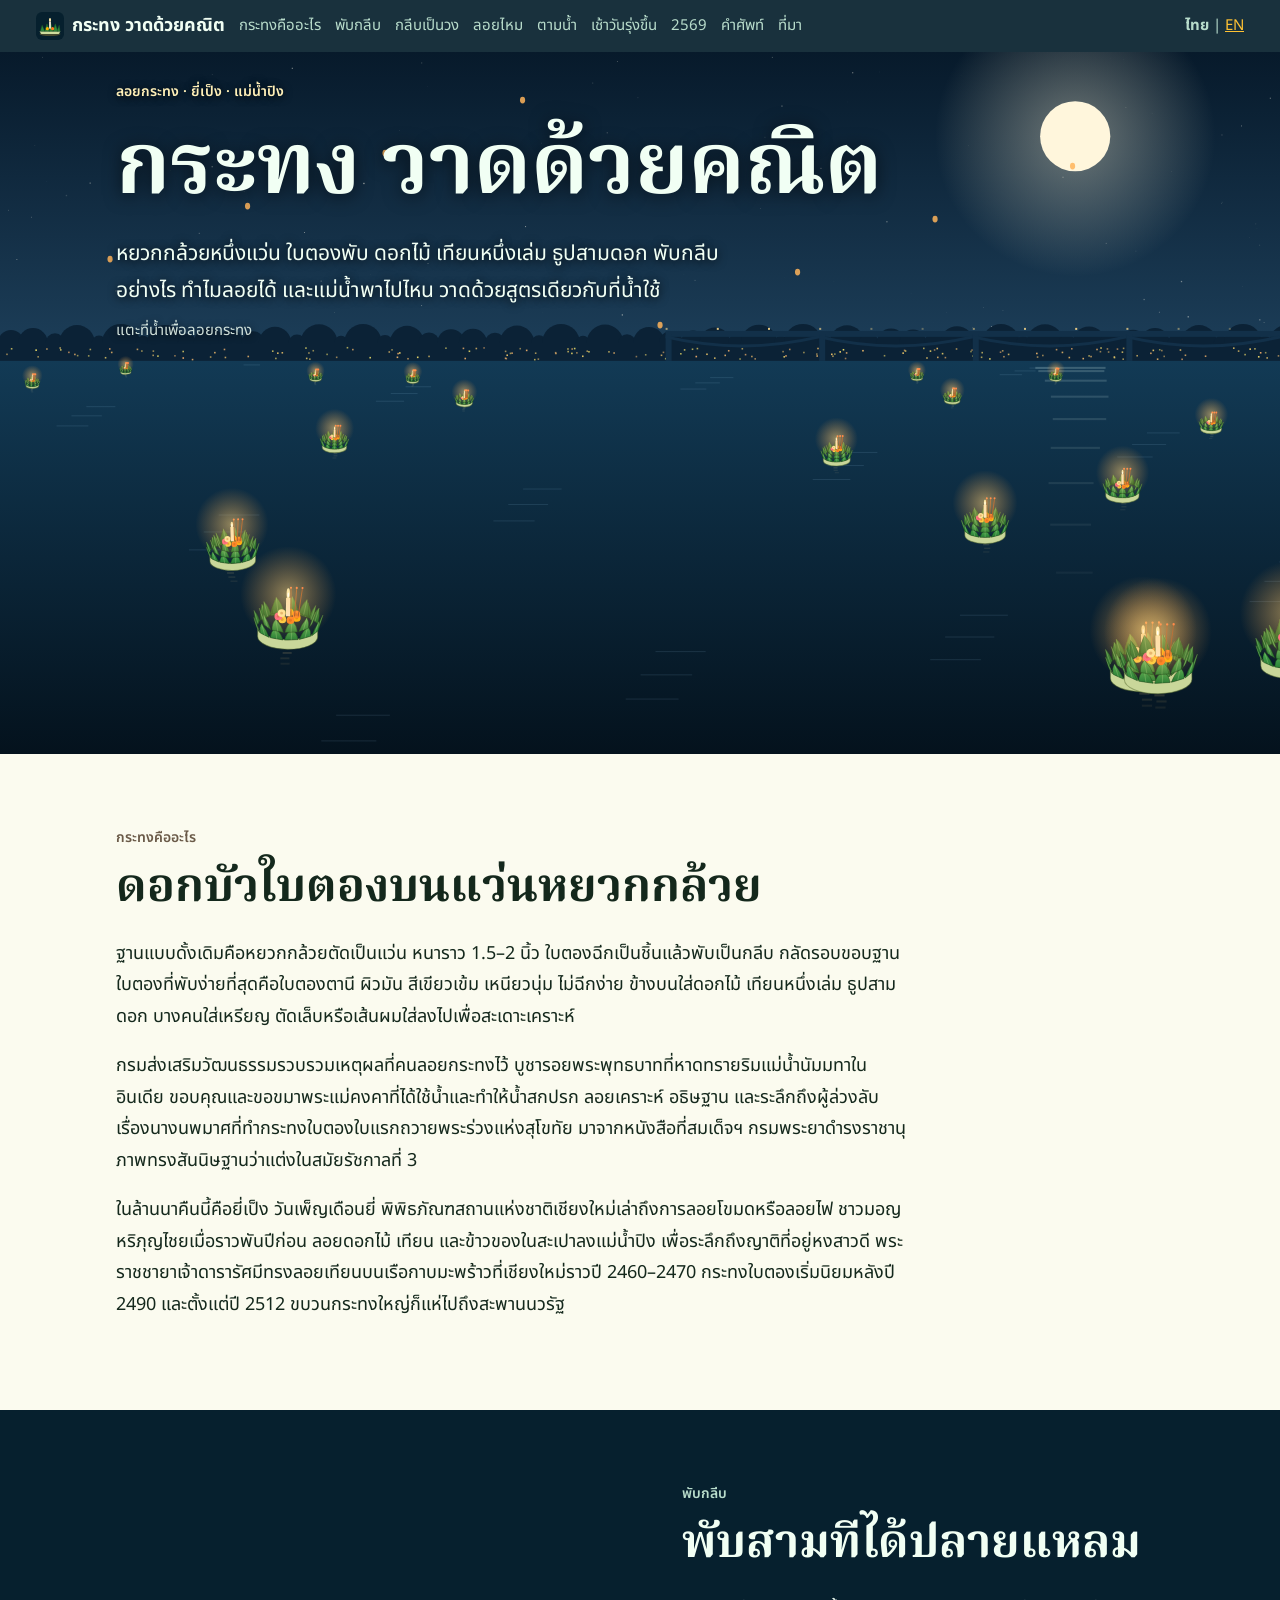
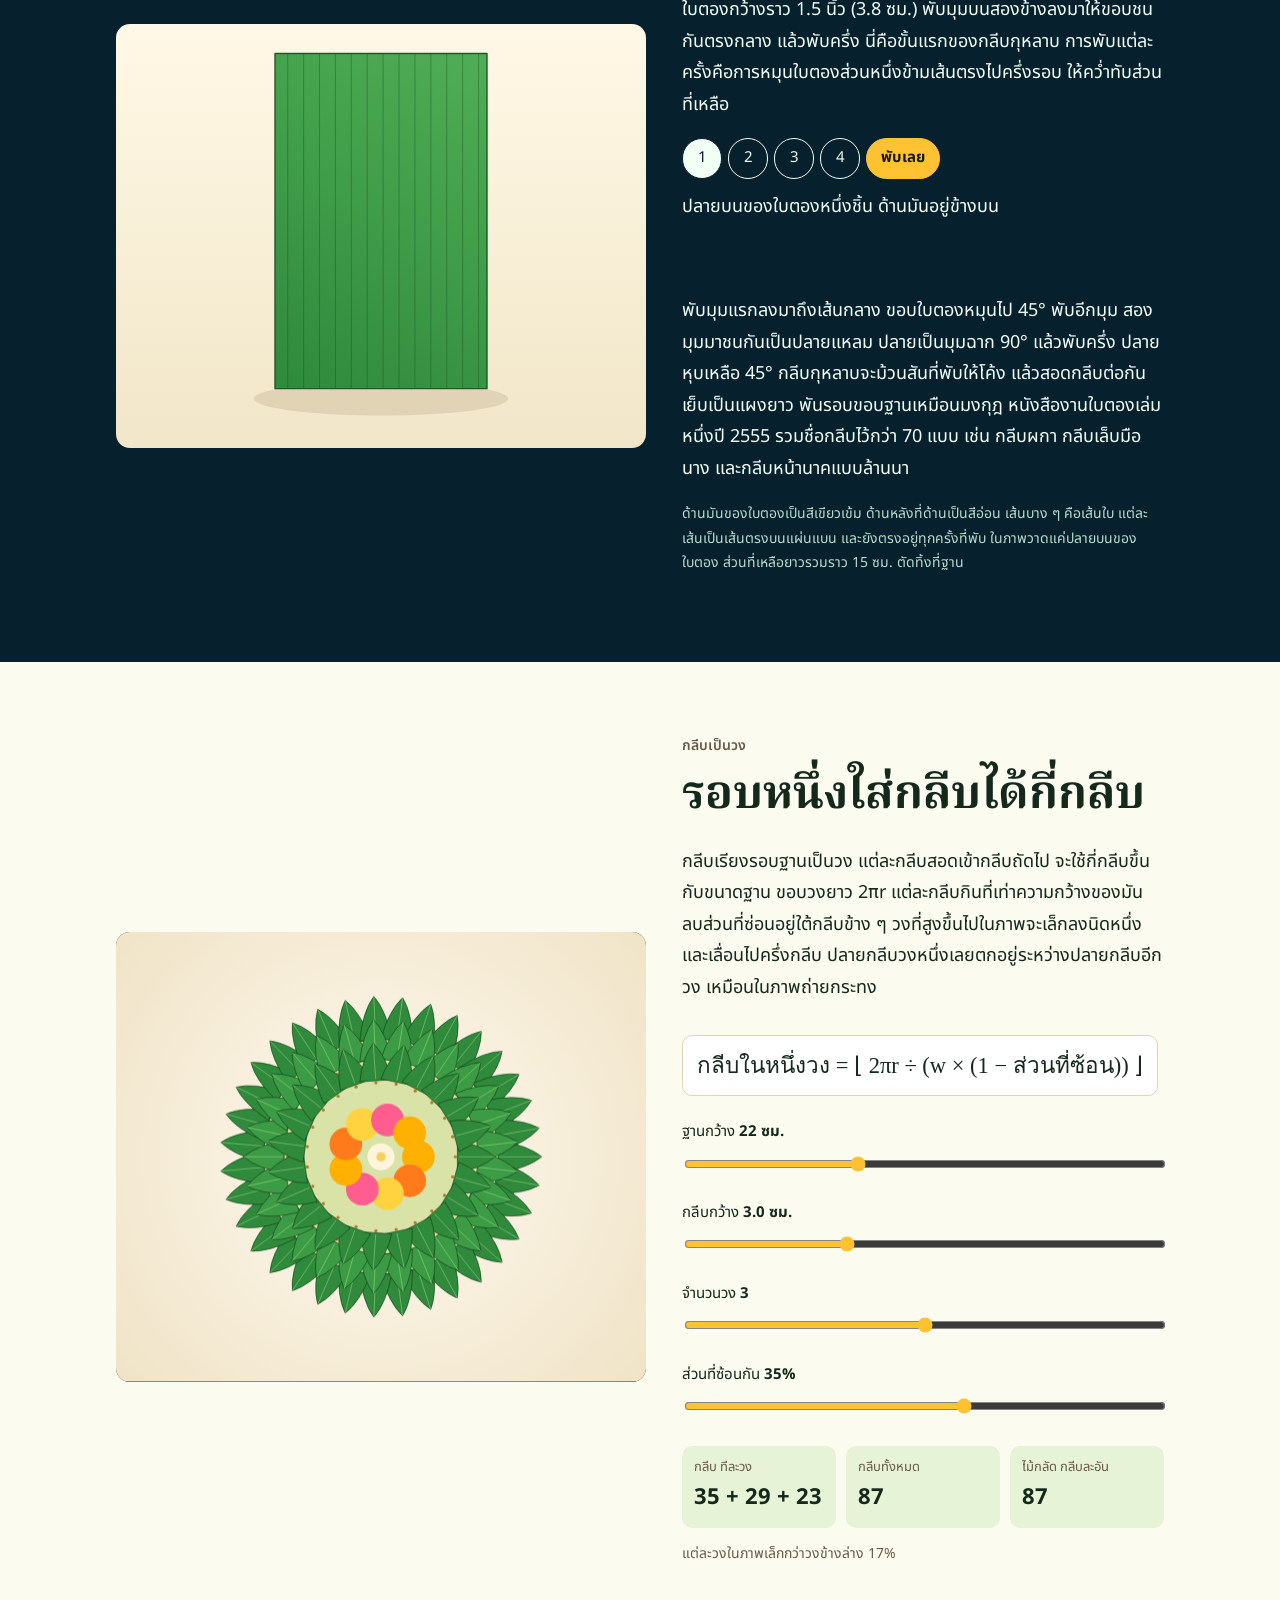
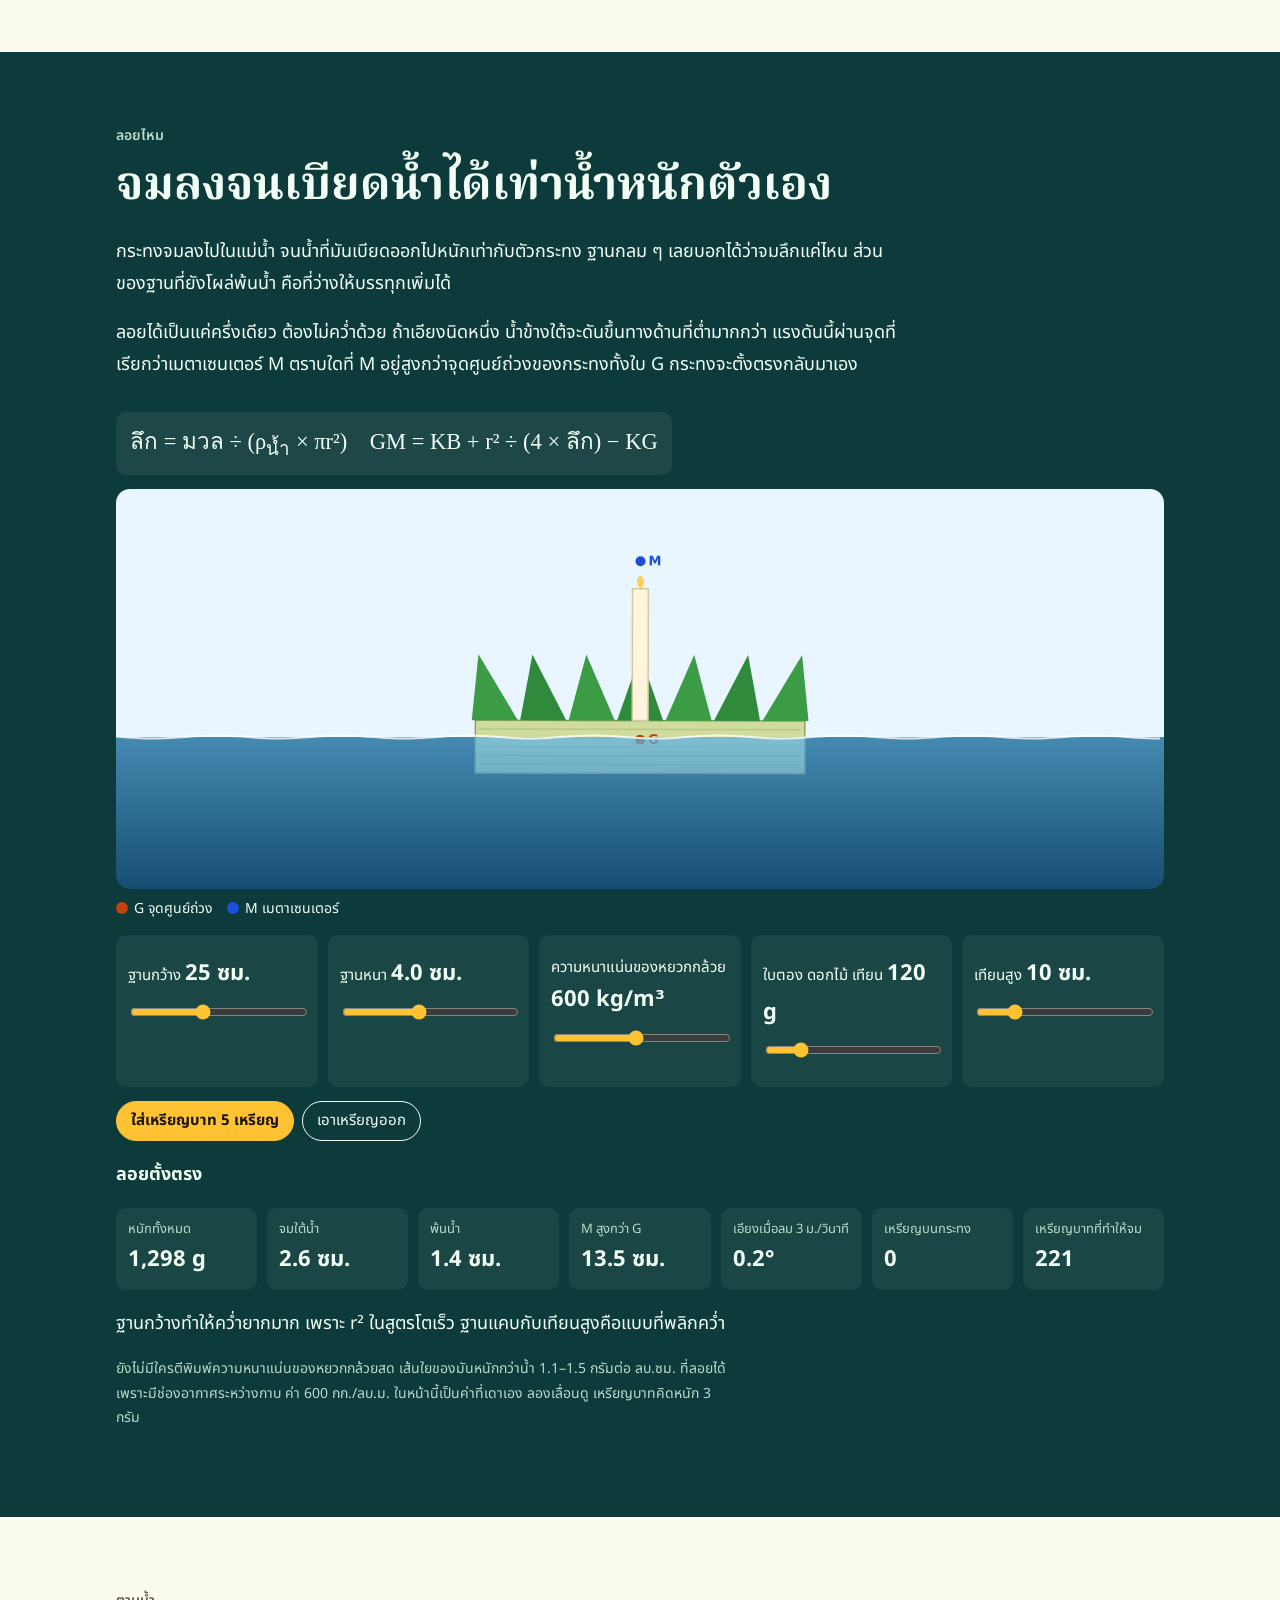
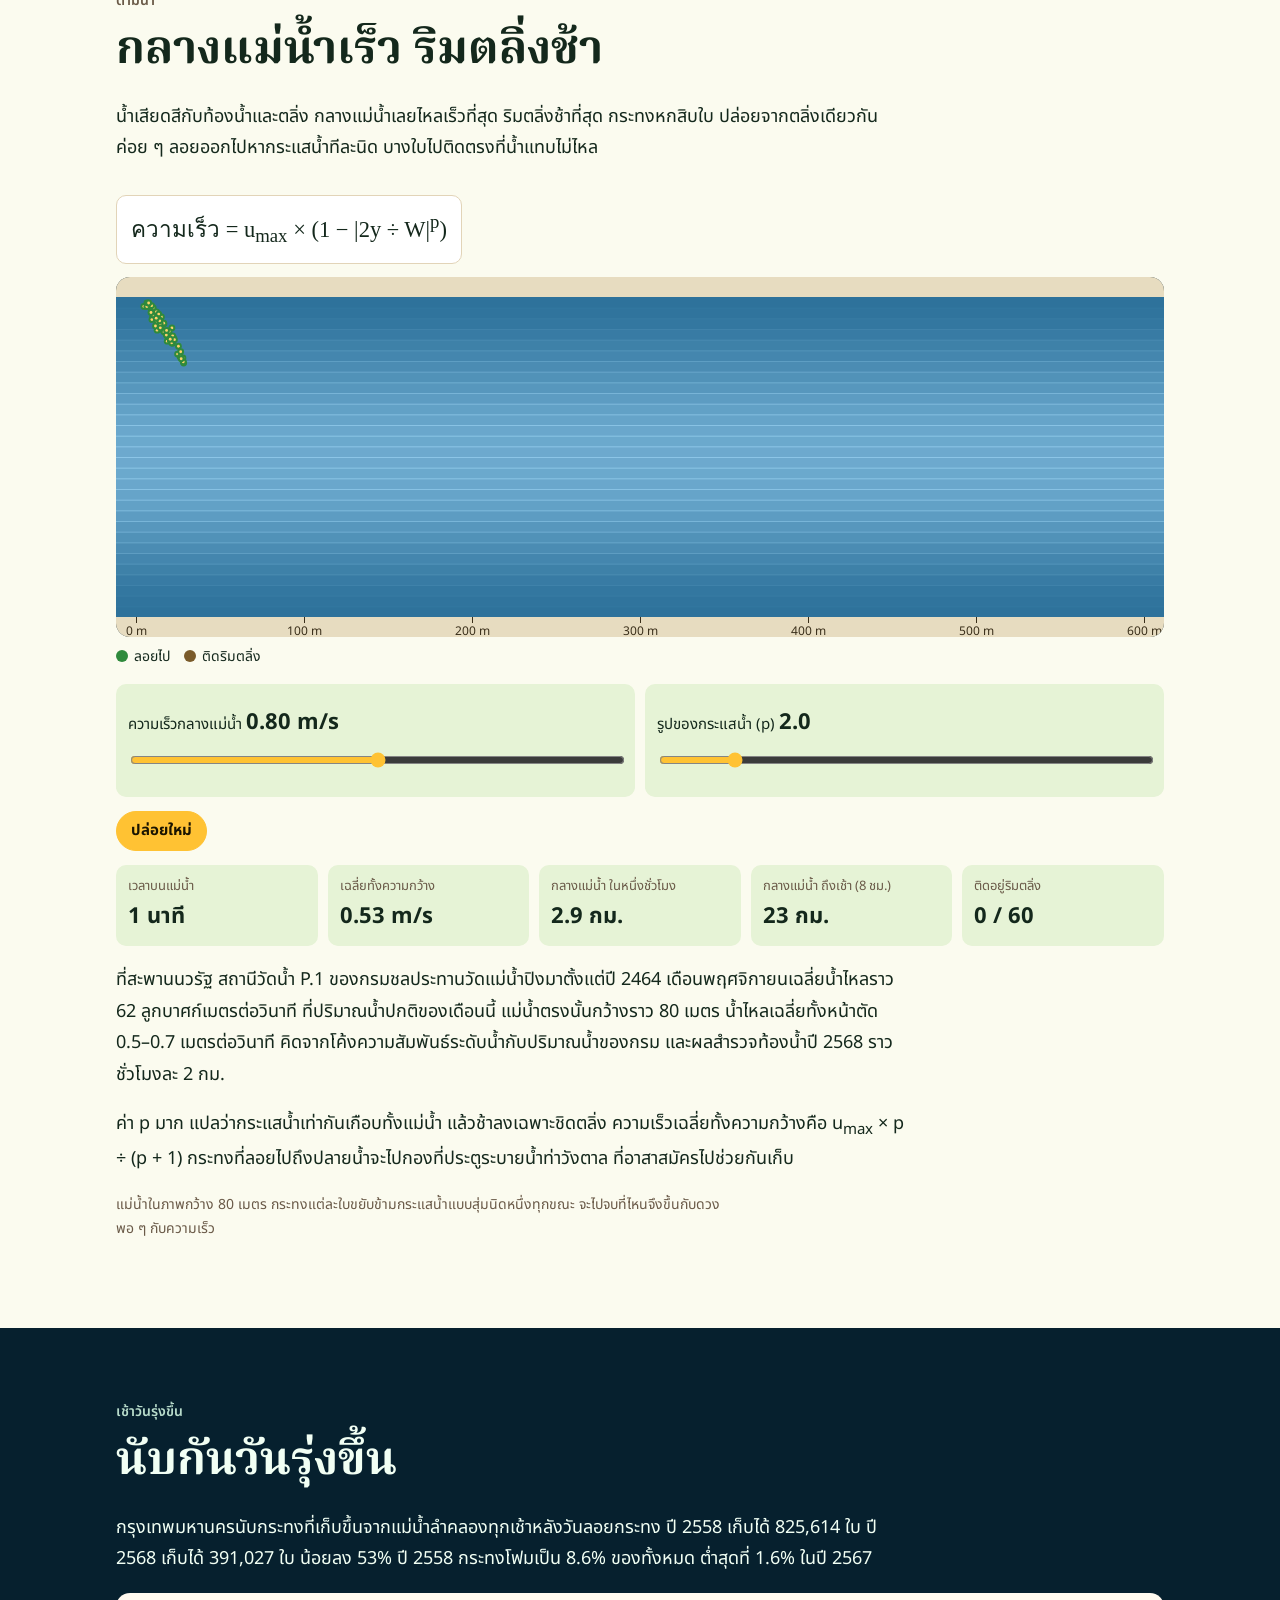
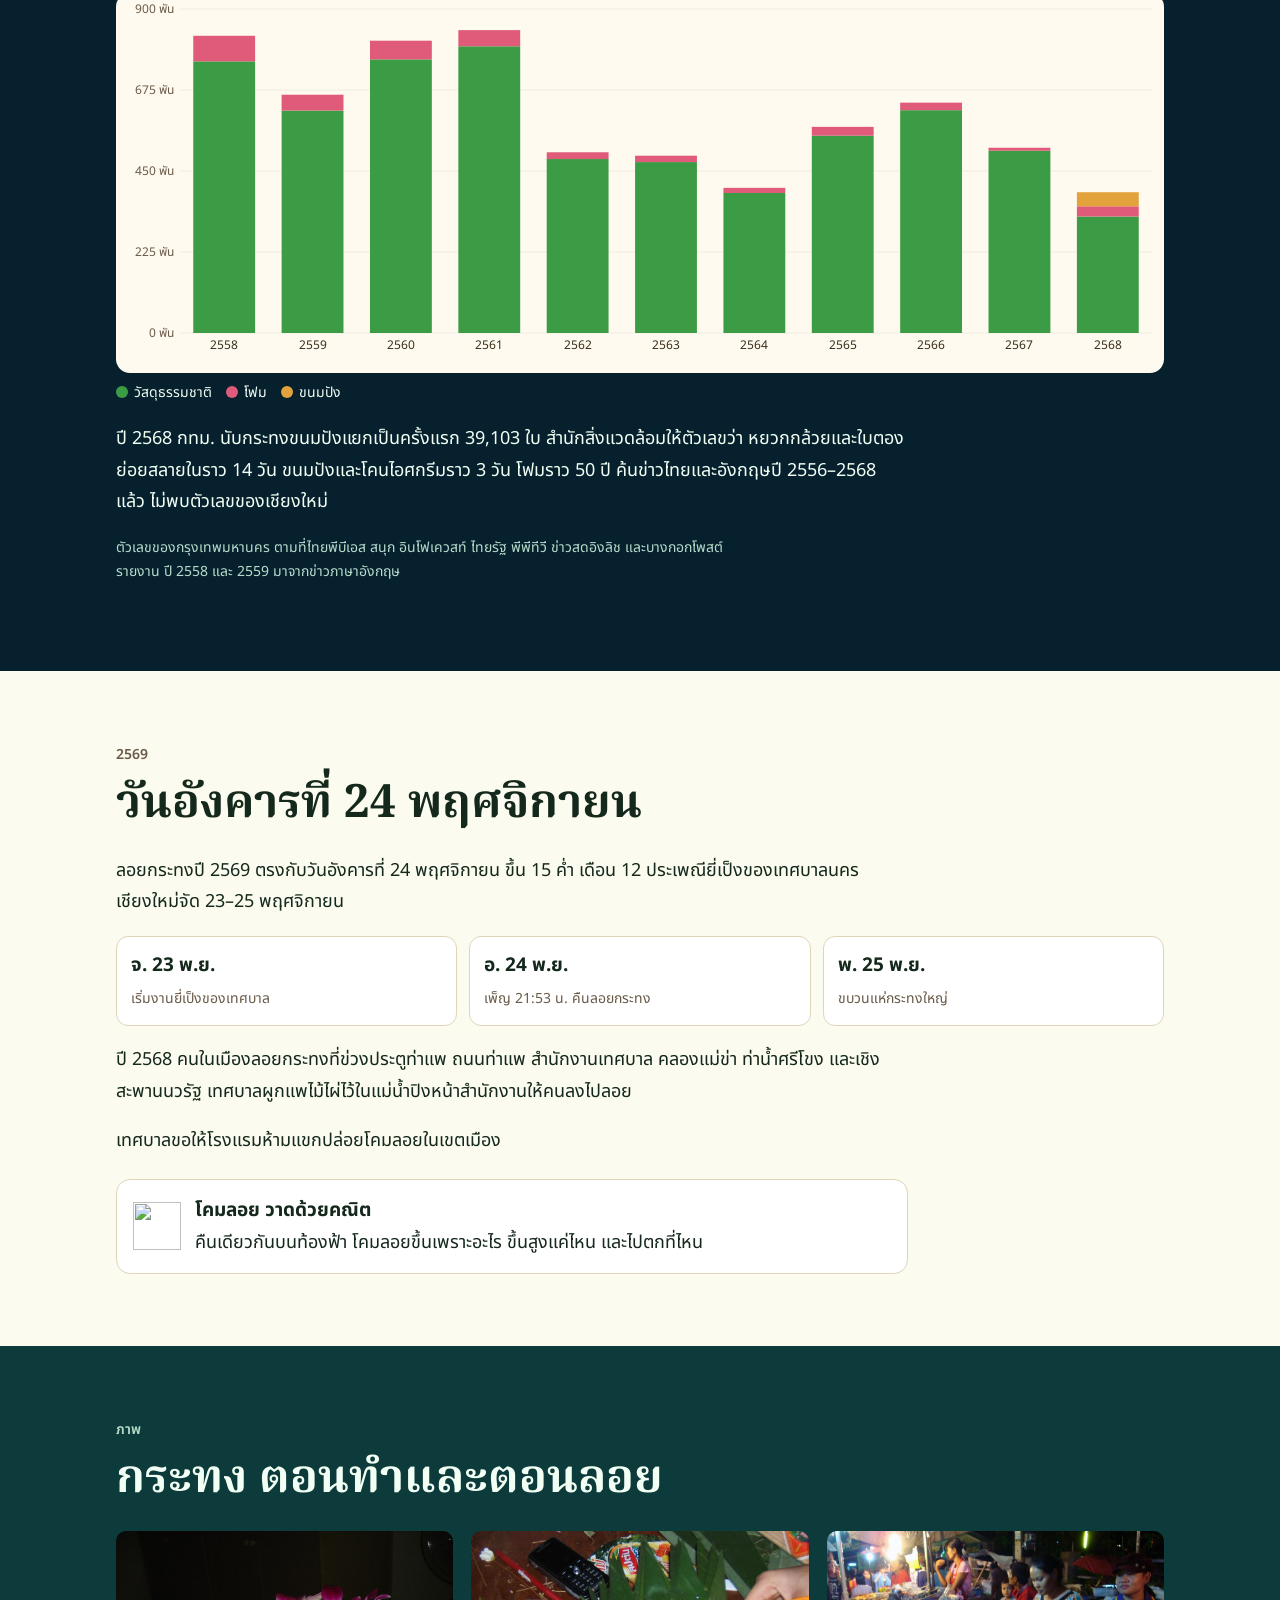
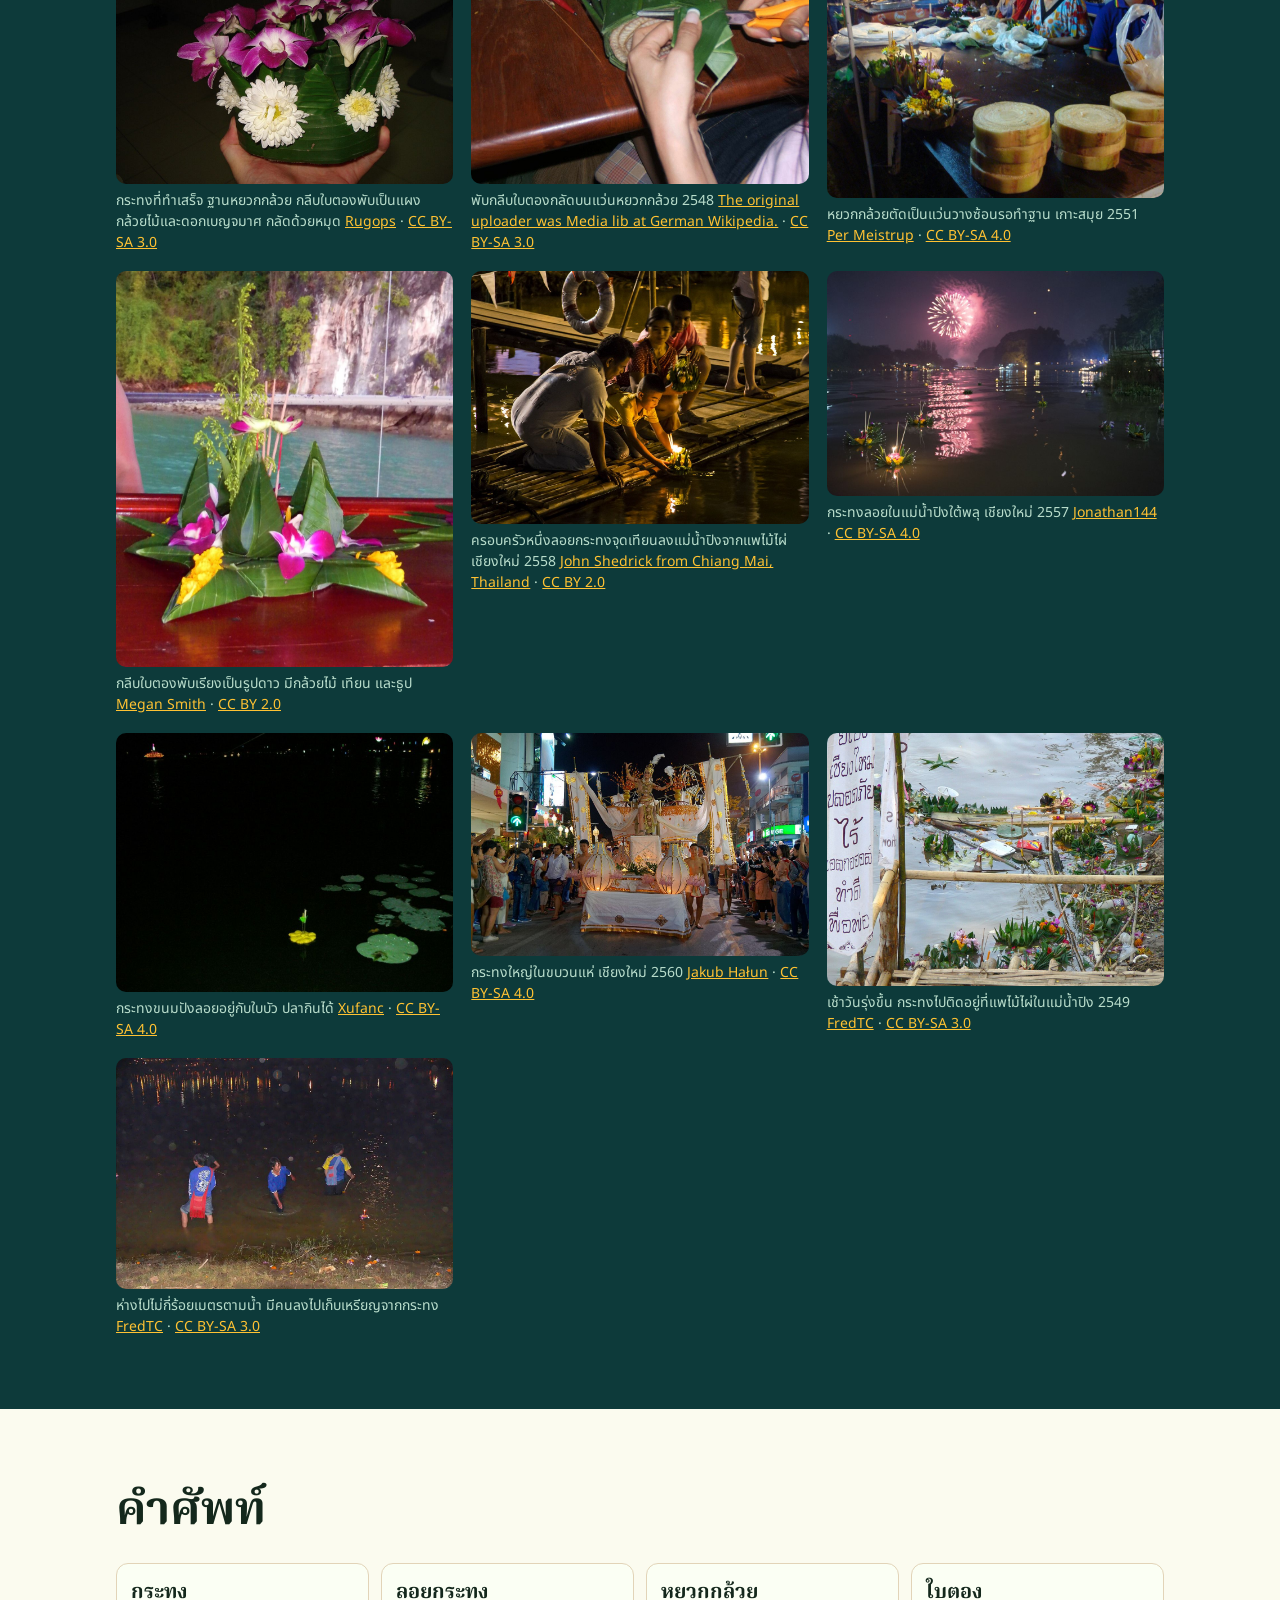
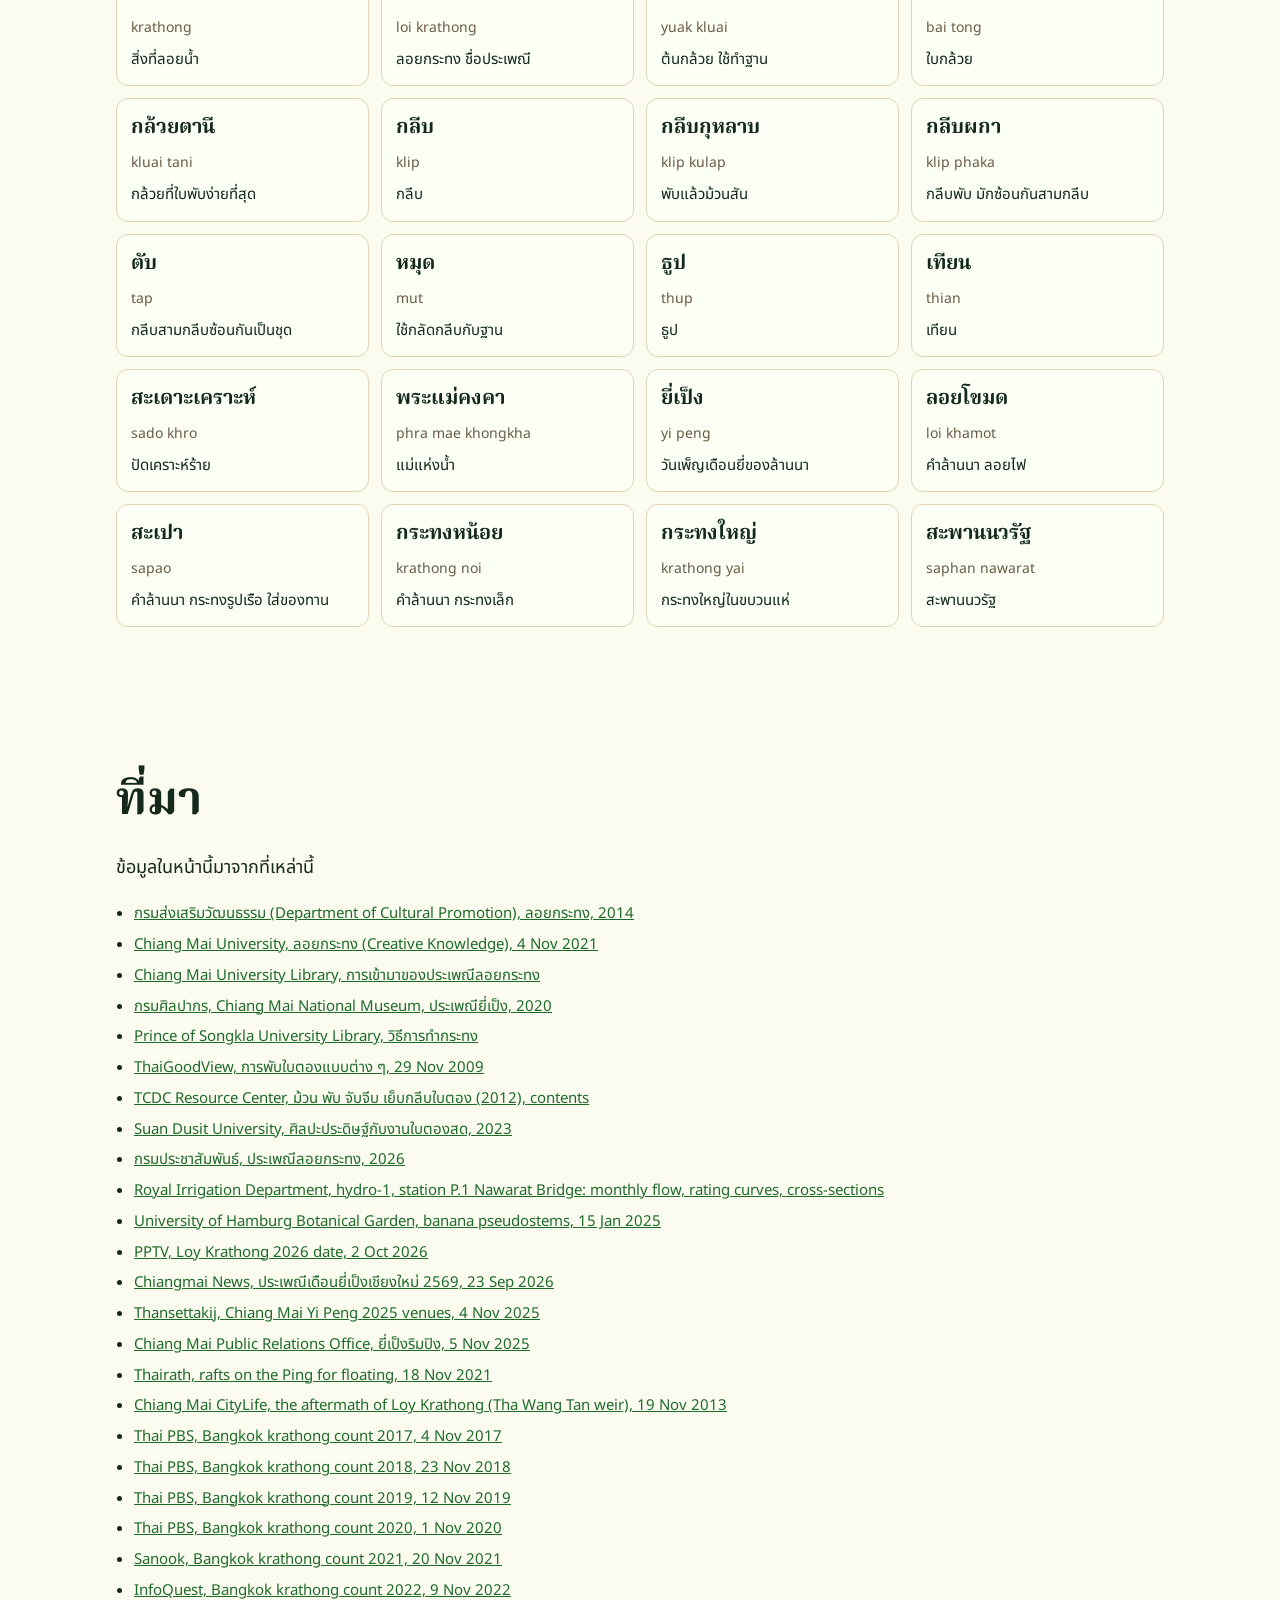
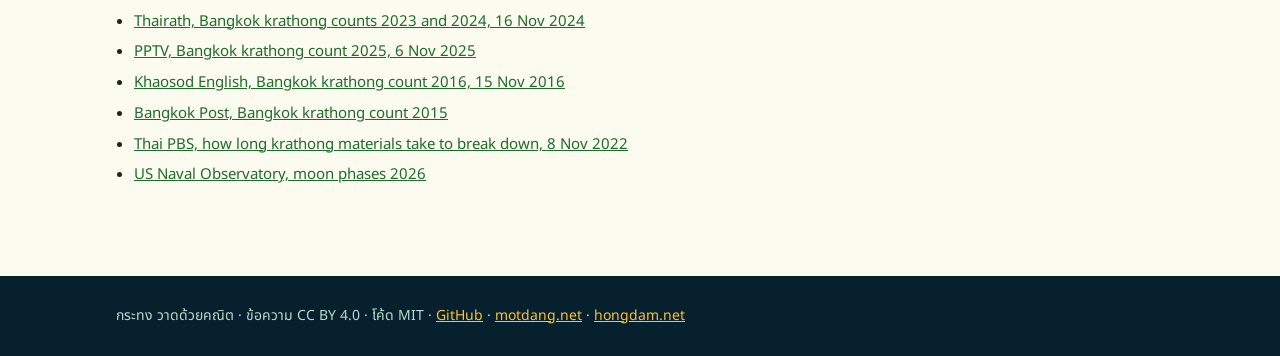
==== docs/th/index.html @ 8fbb4a5f "Krathong, Drawn" ====
<!doctype html><html lang="th" translate="no" class="notranslate"><head>
<meta charset="utf-8"><meta name="viewport" content="width=device-width,initial-scale=1">
<meta name="google" content="notranslate">
<script>if(/[.]translate[.]goog$/.test(location.hostname))location.replace("https://"+location.hostname.slice(0,-15).replace(/--/g,"~").replace(/-/g,".").replace(/~/g,"-")+location.pathname+location.search.replace(/([?&])_x_tr_[^&]*/g,"$1").replace(/[?&]+$/,"").replace(/[?]&+/,"?")+location.hash)</script>
<title>กระทง วาดด้วยคณิต · Krathong, Drawn</title>
<meta name="description" content="กระทงพับจากใบตองอย่างไร ทำไมลอยน้ำได้และไม่คว่ำ แล้วแม่น้ำปิงพาไปไหนหลังคืนลอยกระทง วาดด้วยคณิต">
<meta name="theme-color" content="#06202e">
<link rel="canonical" href="https://motdang.net/sites/krathong/th/">
<link rel="alternate" hreflang="en" href="https://motdang.net/sites/krathong/"><link rel="alternate" hreflang="th" href="https://motdang.net/sites/krathong/th/"><link rel="alternate" hreflang="x-default" href="https://motdang.net/sites/krathong/">
<meta property="og:type" content="website"><meta property="og:site_name" content="Krathong, Drawn · กระทง วาดด้วยคณิต">
<meta property="og:title" content="กระทง วาดด้วยคณิต"><meta property="og:description" content="กระทงพับจากใบตองอย่างไร ทำไมลอยน้ำได้และไม่คว่ำ แล้วแม่น้ำปิงพาไปไหนหลังคืนลอยกระทง วาดด้วยคณิต"><meta property="og:url" content="https://motdang.net/sites/krathong/th/">
<meta property="og:image" content="https://motdang.net/sites/krathong/card.jpg"><meta property="og:image:secure_url" content="https://motdang.net/sites/krathong/card.jpg"><meta property="og:image:type" content="image/jpeg">
<meta property="og:image:width" content="1200"><meta property="og:image:height" content="630">
<meta property="og:image:alt" content="กระทงจุดเทียนลอยไปตามแม่น้ำปิงตอนกลางคืนใต้พระจันทร์เต็มดวง วาดด้วยคณิต">
<meta property="og:locale" content="th_TH"><meta property="og:locale:alternate" content="en_US">
<meta name="twitter:card" content="summary_large_image"><meta name="twitter:image" content="https://motdang.net/sites/krathong/card.jpg">
<link rel="icon" href="../icon.svg" type="image/svg+xml">
<link rel="alternate" type="text/plain" href="https://motdang.net/sites/krathong/llms.txt" title="llms.txt">
<link rel="preconnect" href="https://fonts.googleapis.com"><link rel="preconnect" href="https://fonts.gstatic.com" crossorigin>
<link href="https://fonts.googleapis.com/css2?family=Fraunces:opsz,wght@9..144,600;9..144,700&family=Noto+Sans+Thai:wght@400;600;700&family=Noto+Serif+Thai:wght@600;700&display=swap" rel="stylesheet">
<script>if(/[?&]card/.test(location.search))document.documentElement.classList.add("card")</script>
<style>:root{--cave:#06202e;--rock:#0d3a3a;--rock2:#124a44;--ink:#f1fff4;--dim:#b8dccb;--lamp:#ffc233;--water:#7cc8ff;--deep:#7a1f17;--line:#9be38c;--paper:#fbfbef;--pink:#ff8f7a;--pinkd:#c4402a;--text:#14281c;--mute:#6a5a48;--rule:#e2d4b8}
*{box-sizing:border-box}
html{scroll-behavior:smooth;-webkit-text-size-adjust:100%}
body{margin:0;background:var(--paper);color:var(--text);font:17px/1.6 "Noto Sans Thai",system-ui,-apple-system,"Segoe UI",sans-serif}
html[lang=th] body{font-size:18px;line-height:1.75}
a{color:#1f6b2c}
.sr{position:absolute;width:1px;height:1px;overflow:hidden;clip:rect(0 0 0 0)}
h1,h2,h3{font-family:Fraunces,"Noto Serif Thai",Georgia,serif;font-weight:700;line-height:1.15;margin:0 0 .4em}
html[lang=th] h1,html[lang=th] h2,html[lang=th] h3{font-family:"Noto Serif Thai",Fraunces,serif;line-height:1.35}
h2{font-size:clamp(28px,4.6vw,46px)}
h3{font-size:22px}
.in{max-width:1080px;margin:0 auto;padding:0 16px}
.kick{font-size:14px;letter-spacing:.06em;text-transform:uppercase;color:var(--mute);margin:0 0 .5em;font-weight:600}
html[lang=th] .kick{text-transform:none;letter-spacing:0}
.intro{font-size:19px;max-width:44em}
.sec{padding:72px 0}
.sec p{max-width:44em}
.dark{background:var(--cave);color:var(--ink)}
.dark a{color:var(--lamp)}
.dark .kick{color:var(--dim)}
.rock{background:var(--rock);color:var(--ink)}
.rock a{color:var(--lamp)}
.rock .kick{color:var(--dim)}
canvas{display:block;width:100%;touch-action:pan-y}
.cv{border-radius:14px;background:#06202e}
.note{font-size:14px;color:var(--mute);margin-top:.6em}
.dark .note,.rock .note{color:var(--dim)}
/* top bar */
header.top{position:sticky;top:0;z-index:20;background:rgba(6,32,46,.92);backdrop-filter:blur(8px);-webkit-backdrop-filter:blur(8px);color:var(--ink);transition:transform .25s}
header.top .in{display:flex;align-items:center;gap:14px;min-height:52px;max-width:1240px}
.brand{display:flex;align-items:center;gap:8px;color:var(--ink);text-decoration:none;font-weight:700;white-space:nowrap}
.brand svg{width:28px;height:28px}
header.top nav{display:flex;gap:14px;overflow-x:auto;scrollbar-width:none;flex:1;font-size:15px}
header.top nav::-webkit-scrollbar{display:none}
header.top nav a{color:var(--dim);text-decoration:none;white-space:nowrap;padding:6px 0}
header.top nav a:hover{color:var(--lamp)}
.lang{white-space:nowrap;font-size:15px;color:var(--dim)}
.lang a{color:var(--lamp)}
body.nav-away header.top{transform:translateY(-100%)}
@media (max-width:720px){.brand span{display:none}}
/* hero */
.hero{position:relative;background:var(--cave);color:var(--ink);overflow:hidden}
.hero canvas{height:min(78vh,720px);min-height:460px}
.hero-t{position:absolute;left:0;right:0;top:0;padding:28px 16px 0;max-width:1080px;margin:0 auto;pointer-events:none}
.hero-t h1{font-size:clamp(38px,7.4vw,86px);margin:0;text-shadow:0 2px 18px rgba(0,0,0,.6)}
.hero-t .kick{color:#fff0b8;text-shadow:0 1px 8px #000}
.hero-t .lede{font-size:clamp(17px,2.2vw,21px);max-width:30em;text-shadow:0 1px 10px #000;margin:.4em 0 0}
.tbar{display:flex;flex-wrap:wrap;align-items:center;gap:10px 14px;padding:12px 16px 18px;max-width:1080px;margin:0 auto}
.tbar input[type=range]{flex:1 1 280px;accent-color:var(--lamp);min-height:32px}
.tdate{font-weight:700;min-width:9em;font-variant-numeric:tabular-nums}
.tev{flex:1 1 100%;margin:0;min-height:3.4em;color:#e9e3d4;font-size:17px;max-width:46em}
.pill{font:inherit;font-size:15px;border:1.5px solid currentColor;background:transparent;color:inherit;border-radius:999px;padding:6px 14px;cursor:pointer;min-height:36px}
.pill.hot{background:var(--lamp);color:#1a1400;border-color:var(--lamp);font-weight:700}
.pill[aria-pressed=true]{background:var(--ink);color:var(--cave)}
.btns{display:flex;flex-wrap:wrap;gap:8px;margin:12px 0}
html.card header.top,html.card .tbar,html.card main>section:not(.hero),html.card footer{display:none}
html.card .hero canvas{height:100vh;min-height:0}
html.card .hero-t{padding-top:46px;padding-left:56px;max-width:none}
html.card .hero-t h1{font-size:96px}
.ph{display:grid;grid-template-columns:repeat(auto-fit,minmax(300px,1fr));gap:18px;margin-top:20px}
.ph figure{margin:0}
.ph img{width:100%;height:auto;border-radius:10px;display:block;background:#ddd}
.ph figcaption{font-size:14px;color:var(--mute);margin-top:6px;line-height:1.5}
.dark .ph figcaption,.rock .ph figcaption{color:var(--dim)}
.src{font-size:15px;padding-left:1.2em}
.src li{margin:.3em 0}
footer.bot{background:var(--cave);color:var(--dim);padding:28px 0;font-size:14px}
footer.bot a{color:var(--lamp)}
.math{font-family:"STIX Two Math","Cambria Math",Georgia,serif;font-size:1.15em;background:rgba(255,194,51,.14);border-radius:6px;padding:1px 7px;white-space:nowrap}
.dark .math,.rock .math{background:rgba(255,194,51,.16);color:#ffe6a0}
.seg{display:flex;flex-wrap:wrap;gap:6px;margin:12px 0}
.seg .pill{font-size:14px;padding:5px 12px;min-height:34px}
.seg .pill[aria-pressed=true]{background:var(--lamp);color:#1a1400;border-color:var(--lamp)}
.fz{margin-top:8px}
.fz b{font-size:19px;color:var(--lamp)}
.fz p{margin:.2em 0 0}
.steps{display:flex;flex-wrap:wrap;gap:6px;margin:12px 0}
.steps .pill{min-width:40px}
.steptext{min-height:4.8em;margin:.4em 0 0}
.glos{display:grid;grid-template-columns:repeat(auto-fill,minmax(250px,1fr));gap:12px;margin-top:20px}
.glos div{background:#fbfff4;border:1px solid var(--rule);border-radius:12px;padding:12px 14px}
.glos b{display:block;font-size:20px;font-family:"Noto Serif Thai",Fraunces,serif}
.glos i{font-style:normal;color:var(--mute);font-size:14px}
.glos p{margin:.3em 0 0;font-size:15px}
#owncv{cursor:crosshair;touch-action:none}
.cv{background:#06202e}
.hero{background:#06202e}
.lede-wrap{max-width:46em}
html.card .cardline{display:block}
.cardline{display:none;font-size:22px;color:#fff0b8;margin-top:16px;text-shadow:0 1px 8px #000}
.cardline span{font-size:18px;color:var(--lamp)}
.two{display:grid;grid-template-columns:1.1fr 1fr;gap:36px;align-items:center}
@media (max-width:860px){.two{grid-template-columns:1fr}}
.readout{display:grid;grid-template-columns:repeat(auto-fit,minmax(140px,1fr));gap:10px;margin:14px 0}
.readout div{background:rgba(255,255,255,.06);border-radius:10px;padding:10px 12px}
.sec:not(.dark):not(.rock) .readout div{background:#e6f3d6}
.readout span{display:block;font-size:13px;color:var(--dim)}
.sec:not(.dark):not(.rock) .readout span{color:var(--mute)}
.readout b{font-size:22px;font-variant-numeric:tabular-nums}
input[type=range]{width:100%;accent-color:var(--lamp);min-height:32px}
label.lab{display:block;font-size:15px;margin-top:10px}
@media (prefers-reduced-motion:reduce){html{scroll-behavior:auto}}
.ph img{max-height:560px;object-fit:contain;background:transparent}
html.card .lede{display:none}
.warn{background:#ffe1dc;color:#7a1408;border-radius:10px;padding:10px 14px;margin:12px 0;font-weight:600}
.dark .warn,.rock .warn{background:rgba(255,120,100,.18);color:#ffd2c8}
.eq{font-family:"STIX Two Math","Cambria Math",Georgia,serif;font-size:1.25em;margin:.6em 0;padding:10px 14px;border-radius:10px;background:rgba(255,255,255,.07);display:inline-block}
.sec:not(.dark):not(.rock) .eq{background:#fff;border:1px solid var(--rule)}
.dates{display:grid;grid-template-columns:repeat(auto-fit,minmax(240px,1fr));gap:12px;margin:18px 0}
.dates div{background:#fff;border:1px solid var(--rule);border-radius:12px;padding:12px 14px}
.dark .dates div,.rock .dates div{background:rgba(255,255,255,.06);border-color:rgba(255,255,255,.12)}
.dates b{display:block;font-size:19px}
.dates span{font-size:14px;color:var(--mute)}
.dark .dates span,.rock .dates span{color:var(--dim)}
.legend{display:flex;flex-wrap:wrap;gap:14px;font-size:14px;margin:8px 0}
.legend i{display:inline-block;width:12px;height:12px;border-radius:50%;margin-right:6px;vertical-align:-1px}
.roman{color:var(--mute);font-style:normal;font-size:.9em}
.dark .roman,.rock .roman{color:var(--dim)}
.sib{display:flex;gap:14px;align-items:center;background:#fff;border:1px solid var(--rule);border-radius:14px;padding:14px 16px;margin-top:22px;text-decoration:none;color:inherit;max-width:44em}
.sib b{display:block;font-size:19px}
.sib:hover{border-color:var(--lamp)}
.hero-t .hint{font-size:15px;opacity:.85;margin-top:.6em;text-shadow:0 1px 8px #000}
html.card .hint{display:none}
</style>
</head><body>
<header class="top"><div class="in"><a class="brand" href="#top"><img src="../icon.svg" width="28" height="28" alt=""><span>กระทง วาดด้วยคณิต</span></a>
<nav aria-label="หัวข้อ"><a href="#what">กระทงคืออะไร</a><a href="#fold">พับกลีบ</a><a href="#rings">กลีบเป็นวง</a><a href="#float">ลอยไหม</a><a href="#river">ตามน้ำ</a><a href="#after">เช้าวันรุ่งขึ้น</a><a href="#yipeng">2569</a><a href="#words">คำศัพท์</a><a href="#sources">ที่มา</a></nav>
<span class="lang"><b>ไทย</b> | <a href="../" hreflang="en">EN</a></span></div></header>
<main><section id="top" class="hero"><canvas id="scene" role="img" aria-label="แม่น้ำปิงตอนกลางคืน กระทงจุดเทียนลอยไปตามน้ำ"></canvas>
<div class="hero-t"><p class="kick">ลอยกระทง · ยี่เป็ง · แม่น้ำปิง</p><h1>กระทง วาดด้วยคณิต</h1><p class="lede">หยวกกล้วยหนึ่งแว่น ใบตองพับ ดอกไม้ เทียนหนึ่งเล่ม ธูปสามดอก พับกลีบอย่างไร ทำไมลอยได้ และแม่น้ำพาไปไหน วาดด้วยสูตรเดียวกับที่น้ำใช้</p><p class="hint">แตะที่น้ำเพื่อลอยกระทง</p><p class="cardline">พับใบตอง ลอยน้ำ และสายน้ำ<br><span>motdang.net/sites/krathong</span></p></div></section>
<section id="what" class="sec"><div class="in"><p class="kick">กระทงคืออะไร</p><h2>ดอกบัวใบตองบนแว่นหยวกกล้วย</h2><p>ฐานแบบดั้งเดิมคือหยวกกล้วยตัดเป็นแว่น หนาราว 1.5–2 นิ้ว ใบตองฉีกเป็นชิ้นแล้วพับเป็นกลีบ กลัดรอบขอบฐาน ใบตองที่พับง่ายที่สุดคือใบตองตานี ผิวมัน สีเขียวเข้ม เหนียวนุ่ม ไม่ฉีกง่าย ข้างบนใส่ดอกไม้ เทียนหนึ่งเล่ม ธูปสามดอก บางคนใส่เหรียญ ตัดเล็บหรือเส้นผมใส่ลงไปเพื่อสะเดาะเคราะห์</p><p>กรมส่งเสริมวัฒนธรรมรวบรวมเหตุผลที่คนลอยกระทงไว้ บูชารอยพระพุทธบาทที่หาดทรายริมแม่น้ำนัมมทาในอินเดีย ขอบคุณและขอขมาพระแม่คงคาที่ได้ใช้น้ำและทำให้น้ำสกปรก ลอยเคราะห์ อธิษฐาน และระลึกถึงผู้ล่วงลับ เรื่องนางนพมาศที่ทำกระทงใบตองใบแรกถวายพระร่วงแห่งสุโขทัย มาจากหนังสือที่สมเด็จฯ กรมพระยาดำรงราชานุภาพทรงสันนิษฐานว่าแต่งในสมัยรัชกาลที่ 3</p><p>ในล้านนาคืนนี้คือยี่เป็ง วันเพ็ญเดือนยี่ พิพิธภัณฑสถานแห่งชาติเชียงใหม่เล่าถึงการลอยโขมดหรือลอยไฟ ชาวมอญหริภุญไชยเมื่อราวพันปีก่อน ลอยดอกไม้ เทียน และข้าวของในสะเปาลงแม่น้ำปิง เพื่อระลึกถึงญาติที่อยู่หงสาวดี พระราชชายาเจ้าดารารัศมีทรงลอยเทียนบนเรือกาบมะพร้าวที่เชียงใหม่ราวปี 2460–2470 กระทงใบตองเริ่มนิยมหลังปี 2490 และตั้งแต่ปี 2512 ขบวนกระทงใหญ่ก็แห่ไปถึงสะพานนวรัฐ</p></div></section>
<section id="fold" class="sec dark"><div class="in two"><div><canvas id="foldcv" class="cv" role="img" aria-label="พับสามทีได้ปลายแหลม"></canvas></div>
<div><p class="kick">พับกลีบ</p><h2>พับสามทีได้ปลายแหลม</h2><p>ใบตองกว้างราว 1.5 นิ้ว (3.8 ซม.) พับมุมบนสองข้างลงมาให้ขอบชนกันตรงกลาง แล้วพับครึ่ง นี่คือขั้นแรกของกลีบกุหลาบ การพับแต่ละครั้งคือการหมุนใบตองส่วนหนึ่งข้ามเส้นตรงไปครึ่งรอบ ให้คว่ำทับส่วนที่เหลือ</p>
<div class="steps" role="group" aria-label="พับสามทีได้ปลายแหลม"><button class="pill" type="button" data-fstep="0" aria-pressed="false">1</button><button class="pill" type="button" data-fstep="1" aria-pressed="false">2</button><button class="pill" type="button" data-fstep="2" aria-pressed="false">3</button><button class="pill" type="button" data-fstep="3" aria-pressed="false">4</button><button id="fplay" class="pill hot" type="button">พับเลย</button></div>
<p id="foldtext" class="steptext" aria-live="polite"></p><p>พับมุมแรกลงมาถึงเส้นกลาง ขอบใบตองหมุนไป 45° พับอีกมุม สองมุมมาชนกันเป็นปลายแหลม ปลายเป็นมุมฉาก 90° แล้วพับครึ่ง ปลายหุบเหลือ 45° กลีบกุหลาบจะม้วนสันที่พับให้โค้ง แล้วสอดกลีบต่อกันเย็บเป็นแผงยาว พันรอบขอบฐานเหมือนมงกุฎ หนังสืองานใบตองเล่มหนึ่งปี 2555 รวมชื่อกลีบไว้กว่า 70 แบบ เช่น กลีบผกา กลีบเล็บมือนาง และกลีบหน้านาคแบบล้านนา</p><p class="note">ด้านมันของใบตองเป็นสีเขียวเข้ม ด้านหลังที่ด้านเป็นสีอ่อน เส้นบาง ๆ คือเส้นใบ แต่ละเส้นเป็นเส้นตรงบนแผ่นแบน และยังตรงอยู่ทุกครั้งที่พับ ในภาพวาดแค่ปลายบนของใบตอง ส่วนที่เหลือยาวรวมราว 15 ซม. ตัดทิ้งที่ฐาน</p></div></div></section>
<section id="rings" class="sec"><div class="in two"><div><canvas id="ringcv" class="cv" role="img" aria-label="รอบหนึ่งใส่กลีบได้กี่กลีบ"></canvas></div>
<div><p class="kick">กลีบเป็นวง</p><h2>รอบหนึ่งใส่กลีบได้กี่กลีบ</h2><p>กลีบเรียงรอบฐานเป็นวง แต่ละกลีบสอดเข้ากลีบถัดไป จะใช้กี่กลีบขึ้นกับขนาดฐาน ขอบวงยาว 2πr แต่ละกลีบกินที่เท่าความกว้างของมัน ลบส่วนที่ซ่อนอยู่ใต้กลีบข้าง ๆ วงที่สูงขึ้นไปในภาพจะเล็กลงนิดหนึ่งและเลื่อนไปครึ่งกลีบ ปลายกลีบวงหนึ่งเลยตกอยู่ระหว่างปลายกลีบอีกวง เหมือนในภาพถ่ายกระทง</p>
<p class="eq">กลีบในหนึ่งวง = ⌊ 2πr ÷ (w × (1 − ส่วนที่ซ้อน)) ⌋</p>
<label class="lab" for="rd">ฐานกว้าง <b id="rdo"></b></label><input id="rd" type="range" min="12" max="40" step="1" value="22"><label class="lab" for="rw">กลีบกว้าง <b id="rwo"></b></label><input id="rw" type="range" min="15" max="60" step="1" value="30"><label class="lab" for="rn">จำนวนวง <b id="rno"></b></label><input id="rn" type="range" min="1" max="5" step="1" value="3"><label class="lab" for="rl">ส่วนที่ซ้อนกัน <b id="rlo"></b></label><input id="rl" type="range" min="0" max="60" step="1" value="35">
<div class="readout"><div><span>กลีบ ทีละวง</span><b id="rper">–</b></div><div><span>กลีบทั้งหมด</span><b id="rtot">–</b></div><div><span>ไม้กลัด กลีบละอัน</span><b id="rleaf">–</b></div></div>
<p class="note">แต่ละวงในภาพเล็กกว่าวงข้างล่าง 17%</p></div></div></section>
<section id="float" class="sec rock"><div class="in"><p class="kick">ลอยไหม</p><h2>จมลงจนเบียดน้ำได้เท่าน้ำหนักตัวเอง</h2><p>กระทงจมลงไปในแม่น้ำ จนน้ำที่มันเบียดออกไปหนักเท่ากับตัวกระทง ฐานกลม ๆ เลยบอกได้ว่าจมลึกแค่ไหน ส่วนของฐานที่ยังโผล่พ้นน้ำ คือที่ว่างให้บรรทุกเพิ่มได้</p><p>ลอยได้เป็นแค่ครึ่งเดียว ต้องไม่คว่ำด้วย ถ้าเอียงนิดหนึ่ง น้ำข้างใต้จะดันขึ้นทางด้านที่ต่ำมากกว่า แรงดันนี้ผ่านจุดที่เรียกว่าเมตาเซนเตอร์ M ตราบใดที่ M อยู่สูงกว่าจุดศูนย์ถ่วงของกระทงทั้งใบ G กระทงจะตั้งตรงกลับมาเอง</p>
<p class="eq">ลึก = มวล ÷ (ρ<sub>น้ำ</sub> × πr²) &nbsp;&nbsp; GM = KB + r² ÷ (4 × ลึก) − KG</p>
<canvas id="floatcv" class="cv" role="img" aria-label="จมลงจนเบียดน้ำได้เท่าน้ำหนักตัวเอง"></canvas>
<p class="legend"><span><i style="background:#c2410c"></i>G จุดศูนย์ถ่วง</span><span><i style="background:#1d4ed8"></i>M เมตาเซนเตอร์</span></p>
<div class="readout" style="grid-template-columns:repeat(auto-fit,minmax(200px,1fr))"><div><label class="lab" for="bd">ฐานกว้าง <b id="bdo"></b></label><input id="bd" type="range" min="8" max="50" step="1" value="25"></div><div><label class="lab" for="bt">ฐานหนา <b id="bto"></b></label><input id="bt" type="range" min="1" max="8" step="0.5" value="4"></div><div><label class="lab" for="brho">ความหนาแน่นของหยวกกล้วย <b id="brhoo"></b></label><input id="brho" type="range" min="300" max="950" step="10" value="600"></div><div><label class="lab" for="bl">ใบตอง ดอกไม้ เทียน <b id="blo"></b></label><input id="bl" type="range" min="20" max="600" step="5" value="120"></div><div><label class="lab" for="bh">เทียนสูง <b id="bho"></b></label><input id="bh" type="range" min="3" max="40" step="1" value="10"></div></div>
<div class="btns"><button id="bcoin" class="pill hot" type="button">ใส่เหรียญบาท 5 เหรียญ</button><button id="bclear" class="pill" type="button">เอาเหรียญออก</button></div>
<p><b id="bstate"></b></p>
<div class="readout"><div><span>หนักทั้งหมด</span><b id="bmass">–</b></div><div><span>จมใต้น้ำ</span><b id="bsink">–</b></div><div><span>พ้นน้ำ</span><b id="bfree">–</b></div><div><span>M สูงกว่า G</span><b id="bgm">–</b></div><div><span>เอียงเมื่อลม 3 ม./วินาที</span><b id="bheel">–</b></div><div><span>เหรียญบนกระทง</span><b id="bcount">–</b></div><div><span>เหรียญบาทที่ทำให้จม</span><b id="bcoins">–</b></div></div>
<p>ฐานกว้างทำให้คว่ำยากมาก เพราะ r² ในสูตรโตเร็ว ฐานแคบกับเทียนสูงคือแบบที่พลิกคว่ำ</p><p class="note">ยังไม่มีใครตีพิมพ์ความหนาแน่นของหยวกกล้วยสด เส้นใยของมันหนักกว่าน้ำ 1.1–1.5 กรัมต่อ ลบ.ซม. ที่ลอยได้เพราะมีช่องอากาศระหว่างกาบ ค่า 600 กก./ลบ.ม. ในหน้านี้เป็นค่าที่เดาเอง ลองเลื่อนดู เหรียญบาทคิดหนัก 3 กรัม</p></div></section>
<section id="river" class="sec"><div class="in"><p class="kick">ตามน้ำ</p><h2>กลางแม่น้ำเร็ว ริมตลิ่งช้า</h2><p>น้ำเสียดสีกับท้องน้ำและตลิ่ง กลางแม่น้ำเลยไหลเร็วที่สุด ริมตลิ่งช้าที่สุด กระทงหกสิบใบ ปล่อยจากตลิ่งเดียวกัน ค่อย ๆ ลอยออกไปหากระแสน้ำทีละนิด บางใบไปติดตรงที่น้ำแทบไม่ไหล</p>
<p class="eq">ความเร็ว = u<sub>max</sub> × (1 − |2y ÷ W|<sup>p</sup>)</p>
<canvas id="rivercv" class="cv" role="img" aria-label="กลางแม่น้ำเร็ว ริมตลิ่งช้า"></canvas>
<p class="legend"><span><i style="background:#2f8a3c"></i>ลอยไป</span><span><i style="background:#7a5b2a"></i>ติดริมตลิ่ง</span></p>
<div class="readout" style="grid-template-columns:repeat(auto-fit,minmax(220px,1fr))"><div><label class="lab" for="vmax">ความเร็วกลางแม่น้ำ <b id="vmaxo"></b></label><input id="vmax" type="range" min="10" max="150" step="1" value="80"></div><div><label class="lab" for="vp">รูปของกระแสน้ำ (p) <b id="vpo"></b></label><input id="vp" type="range" min="10" max="80" step="1" value="20"></div></div>
<div class="btns"><button id="vagain" class="pill hot" type="button">ปล่อยใหม่</button></div>
<div class="readout"><div><span>เวลาบนแม่น้ำ</span><b id="vclock">–</b></div><div><span>เฉลี่ยทั้งความกว้าง</span><b id="vmean">–</b></div><div><span>กลางแม่น้ำ ในหนึ่งชั่วโมง</span><b id="v1h">–</b></div><div><span>กลางแม่น้ำ ถึงเช้า (8 ชม.)</span><b id="vnight">–</b></div><div><span>ติดอยู่ริมตลิ่ง</span><b id="vstuck">–</b></div></div>
<p id="vlive" class="note" data-src="https://motdang.net/data/ping.json"></p>
<p>ที่สะพานนวรัฐ สถานีวัดน้ำ P.1 ของกรมชลประทานวัดแม่น้ำปิงมาตั้งแต่ปี 2464 เดือนพฤศจิกายนเฉลี่ยน้ำไหลราว 62 ลูกบาศก์เมตรต่อวินาที ที่ปริมาณน้ำปกติของเดือนนี้ แม่น้ำตรงนั้นกว้างราว 80 เมตร น้ำไหลเฉลี่ยทั้งหน้าตัด 0.5–0.7 เมตรต่อวินาที คิดจากโค้งความสัมพันธ์ระดับน้ำกับปริมาณน้ำของกรม และผลสำรวจท้องน้ำปี 2568 ราวชั่วโมงละ 2 กม.</p><p>ค่า p มาก แปลว่ากระแสน้ำเท่ากันเกือบทั้งแม่น้ำ แล้วช้าลงเฉพาะชิดตลิ่ง ความเร็วเฉลี่ยทั้งความกว้างคือ u<sub>max</sub> × p ÷ (p + 1) กระทงที่ลอยไปถึงปลายน้ำจะไปกองที่ประตูระบายน้ำท่าวังตาล ที่อาสาสมัครไปช่วยกันเก็บ</p><p class="note">แม่น้ำในภาพกว้าง 80 เมตร กระทงแต่ละใบขยับข้ามกระแสน้ำแบบสุ่มนิดหนึ่งทุกขณะ จะไปจบที่ไหนจึงขึ้นกับดวงพอ ๆ กับความเร็ว</p></div></section>
<section id="after" class="sec dark"><div class="in"><p class="kick">เช้าวันรุ่งขึ้น</p><h2>นับกันวันรุ่งขึ้น</h2><p>กรุงเทพมหานครนับกระทงที่เก็บขึ้นจากแม่น้ำลำคลองทุกเช้าหลังวันลอยกระทง ปี 2558 เก็บได้ 825,614 ใบ ปี 2568 เก็บได้ 391,027 ใบ น้อยลง 53% ปี 2558 กระทงโฟมเป็น 8.6% ของทั้งหมด ต่ำสุดที่ 1.6% ในปี 2567</p>
<canvas id="aftercv" class="cv" role="img" aria-label="นับกันวันรุ่งขึ้น"></canvas>
<p class="legend"><span><i style="background:#3c9c45"></i>วัสดุธรรมชาติ</span><span><i style="background:#e05a7a"></i>โฟม</span><span><i style="background:#e3a23b"></i>ขนมปัง</span></p>
<p>ปี 2568 กทม. นับกระทงขนมปังแยกเป็นครั้งแรก 39,103 ใบ สำนักสิ่งแวดล้อมให้ตัวเลขว่า หยวกกล้วยและใบตองย่อยสลายในราว 14 วัน ขนมปังและโคนไอศกรีมราว 3 วัน โฟมราว 50 ปี ค้นข่าวไทยและอังกฤษปี 2556–2568 แล้ว ไม่พบตัวเลขของเชียงใหม่</p><p class="note">ตัวเลขของกรุงเทพมหานคร ตามที่ไทยพีบีเอส สนุก อินโฟเควสท์ ไทยรัฐ พีพีทีวี ข่าวสดอิงลิช และบางกอกโพสต์รายงาน ปี 2558 และ 2559 มาจากข่าวภาษาอังกฤษ</p></div></section>
<section id="yipeng" class="sec"><div class="in"><p class="kick">2569</p><h2>วันอังคารที่ 24 พฤศจิกายน</h2><p>ลอยกระทงปี 2569 ตรงกับวันอังคารที่ 24 พฤศจิกายน ขึ้น 15 ค่ำ เดือน 12 ประเพณียี่เป็งของเทศบาลนครเชียงใหม่จัด 23–25 พฤศจิกายน</p>
<div class="dates"><div><b>จ. 23 พ.ย.</b><span>เริ่มงานยี่เป็งของเทศบาล</span></div><div><b>อ. 24 พ.ย.</b><span>เพ็ญ 21:53 น. คืนลอยกระทง</span></div><div><b>พ. 25 พ.ย.</b><span>ขบวนแห่กระทงใหญ่</span></div></div><p>ปี 2568 คนในเมืองลอยกระทงที่ข่วงประตูท่าแพ ถนนท่าแพ สำนักงานเทศบาล คลองแม่ข่า ท่าน้ำศรีโขง และเชิงสะพานนวรัฐ เทศบาลผูกแพไม้ไผ่ไว้ในแม่น้ำปิงหน้าสำนักงานให้คนลงไปลอย</p><p>เทศบาลขอให้โรงแรมห้ามแขกปล่อยโคมลอยในเขตเมือง</p>
<a class="sib" href="https://motdang.net/sites/khom-loi/th/"><img src="https://motdang.net/sites/khom-loi/icon.svg" width="48" height="48" alt=""><span><b>โคมลอย วาดด้วยคณิต</b> คืนเดียวกันบนท้องฟ้า โคมลอยขึ้นเพราะอะไร ขึ้นสูงแค่ไหน และไปตกที่ไหน</span></a></div></section>
<section id="pictures" class="sec rock"><div class="in"><p class="kick">ภาพ</p><h2>กระทง ตอนทำและตอนลอย</h2><div class="ph"><figure><img loading="lazy" src="../img/01-finished.jpg" width="1200" height="900" alt="กระทงที่ทำเสร็จ ฐานหยวกกล้วย กลีบใบตองพับเป็นแผง กล้วยไม้และดอกเบญจมาศ กลัดด้วยหมุด"><figcaption>กระทงที่ทำเสร็จ ฐานหยวกกล้วย กลีบใบตองพับเป็นแผง กล้วยไม้และดอกเบญจมาศ กลัดด้วยหมุด <a href="https://commons.wikimedia.org/wiki/File:A_hand-made_Loi_Krathong.jpg">Rugops</a> · <a href="https://creativecommons.org/licenses/by-sa/3.0/">CC BY-SA 3.0</a></figcaption></figure><figure><img loading="lazy" src="../img/02-folding-onto-trunk.jpg" width="1200" height="900" alt="พับกลีบใบตองกลัดบนแว่นหยวกกล้วย 2548"><figcaption>พับกลีบใบตองกลัดบนแว่นหยวกกล้วย 2548 <a href="https://commons.wikimedia.org/wiki/File:Loi_krathong0.jpg">The original uploader was Media lib at German Wikipedia.</a> · <a href="https://creativecommons.org/licenses/by-sa/3.0/">CC BY-SA 3.0</a></figcaption></figure><figure><img loading="lazy" src="../img/03-trunk-slices.jpg" width="1024" height="810" alt="หยวกกล้วยตัดเป็นแว่นวางซ้อนรอทำฐาน เกาะสมุย 2551"><figcaption>หยวกกล้วยตัดเป็นแว่นวางซ้อนรอทำฐาน เกาะสมุย 2551 <a href="https://commons.wikimedia.org/wiki/File:Loy_Krathong_2008_DSC01086e.jpg">Per Meistrup</a> · <a href="https://creativecommons.org/licenses/by-sa/4.0/">CC BY-SA 4.0</a></figcaption></figure><figure><img loading="lazy" src="../img/04-leaf-star.jpg" width="1023" height="1200" alt="กลีบใบตองพับเรียงเป็นรูปดาว มีกล้วยไม้ เทียน และธูป"><figcaption>กลีบใบตองพับเรียงเป็นรูปดาว มีกล้วยไม้ เทียน และธูป <a href="https://commons.wikimedia.org/wiki/File:Loi_Krathong_banana_offerings.jpg">Megan Smith</a> · <a href="https://creativecommons.org/licenses/by/2.0/">CC BY 2.0</a></figcaption></figure><figure><img loading="lazy" src="../img/05-from-the-raft.jpg" width="1200" height="901" alt="ครอบครัวหนึ่งลอยกระทงจุดเทียนลงแม่น้ำปิงจากแพไม้ไผ่ เชียงใหม่ 2558"><figcaption>ครอบครัวหนึ่งลอยกระทงจุดเทียนลงแม่น้ำปิงจากแพไม้ไผ่ เชียงใหม่ 2558 <a href="https://commons.wikimedia.org/wiki/File:Thai_people_setting_their_candle-lit_krathongs_in_the_Ping_river_at_night_during_Loy_Krathong_2015-10_(22715933524).jpg">John Shedrick from Chiang Mai, Thailand</a> · <a href="https://creativecommons.org/licenses/by/2.0/">CC BY 2.0</a></figcaption></figure><figure><img loading="lazy" src="../img/06-ping-fireworks.jpg" width="1024" height="683" alt="กระทงลอยในแม่น้ำปิงใต้พลุ เชียงใหม่ 2557"><figcaption>กระทงลอยในแม่น้ำปิงใต้พลุ เชียงใหม่ 2557 <a href="https://commons.wikimedia.org/wiki/File:LoyKrathong2014.jpg">Jonathan144</a> · <a href="https://creativecommons.org/licenses/by-sa/4.0/">CC BY-SA 4.0</a></figcaption></figure><figure><img loading="lazy" src="../img/07-bread.jpg" width="1010" height="775" alt="กระทงขนมปังลอยอยู่กับใบบัว ปลากินได้"><figcaption>กระทงขนมปังลอยอยู่กับใบบัว ปลากินได้ <a href="https://commons.wikimedia.org/wiki/File:Fish-food_krathong4.JPG">Xufanc</a> · <a href="https://creativecommons.org/licenses/by-sa/4.0/">CC BY-SA 4.0</a></figcaption></figure><figure><img loading="lazy" src="../img/08-krathong-yai.jpg" width="1200" height="795" alt="กระทงใหญ่ในขบวนแห่ เชียงใหม่ 2560"><figcaption>กระทงใหญ่ในขบวนแห่ เชียงใหม่ 2560 <a href="https://commons.wikimedia.org/wiki/File:20171104_Loi_Krathong_in_Chiang_Mai_9573_DxO.jpg">Jakub Hałun</a> · <a href="https://creativecommons.org/licenses/by-sa/4.0/">CC BY-SA 4.0</a></figcaption></figure><figure><img loading="lazy" src="../img/09-morning-after.jpg" width="1200" height="900" alt="เช้าวันรุ่งขึ้น กระทงไปติดอยู่ที่แพไม้ไผ่ในแม่น้ำปิง 2549"><figcaption>เช้าวันรุ่งขึ้น กระทงไปติดอยู่ที่แพไม้ไผ่ในแม่น้ำปิง 2549 <a href="https://commons.wikimedia.org/wiki/File:Loy_Krathong_the_morning_after_P1010830a.jpg">FredTC</a> · <a href="https://creativecommons.org/licenses/by-sa/3.0/">CC BY-SA 3.0</a></figcaption></figure><figure><img loading="lazy" src="../img/10-coin-collectors.jpg" width="1200" height="823" alt="ห่างไปไม่กี่ร้อยเมตรตามน้ำ มีคนลงไปเก็บเหรียญจากกระทง"><figcaption>ห่างไปไม่กี่ร้อยเมตรตามน้ำ มีคนลงไปเก็บเหรียญจากกระทง <a href="https://commons.wikimedia.org/wiki/File:LoyKrathongCoinCollectorsP1010900.jpg">FredTC</a> · <a href="https://creativecommons.org/licenses/by-sa/3.0/">CC BY-SA 3.0</a></figcaption></figure></div></div></section>
<section id="words" class="sec"><div class="in"><h2>คำศัพท์</h2><div class="glos"><div><b>กระทง</b><i>krathong</i><p>สิ่งที่ลอยน้ำ</p></div><div><b>ลอยกระทง</b><i>loi krathong</i><p>ลอยกระทง ชื่อประเพณี</p></div><div><b>หยวกกล้วย</b><i>yuak kluai</i><p>ต้นกล้วย ใช้ทำฐาน</p></div><div><b>ใบตอง</b><i>bai tong</i><p>ใบกล้วย</p></div><div><b>กล้วยตานี</b><i>kluai tani</i><p>กล้วยที่ใบพับง่ายที่สุด</p></div><div><b>กลีบ</b><i>klip</i><p>กลีบ</p></div><div><b>กลีบกุหลาบ</b><i>klip kulap</i><p>พับแล้วม้วนสัน</p></div><div><b>กลีบผกา</b><i>klip phaka</i><p>กลีบพับ มักซ้อนกันสามกลีบ</p></div><div><b>ตับ</b><i>tap</i><p>กลีบสามกลีบซ้อนกันเป็นชุด</p></div><div><b>หมุด</b><i>mut</i><p>ใช้กลัดกลีบกับฐาน</p></div><div><b>ธูป</b><i>thup</i><p>ธูป</p></div><div><b>เทียน</b><i>thian</i><p>เทียน</p></div><div><b>สะเดาะเคราะห์</b><i>sado khro</i><p>ปัดเคราะห์ร้าย</p></div><div><b>พระแม่คงคา</b><i>phra mae khongkha</i><p>แม่แห่งน้ำ</p></div><div><b>ยี่เป็ง</b><i>yi peng</i><p>วันเพ็ญเดือนยี่ของล้านนา</p></div><div><b>ลอยโขมด</b><i>loi khamot</i><p>คำล้านนา ลอยไฟ</p></div><div><b>สะเปา</b><i>sapao</i><p>คำล้านนา กระทงรูปเรือ ใส่ของทาน</p></div><div><b>กระทงหน้อย</b><i>krathong noi</i><p>คำล้านนา กระทงเล็ก</p></div><div><b>กระทงใหญ่</b><i>krathong yai</i><p>กระทงใหญ่ในขบวนแห่</p></div><div><b>สะพานนวรัฐ</b><i>saphan nawarat</i><p>สะพานนวรัฐ</p></div></div></div></section>
<section id="sources" class="sec"><div class="in"><h2>ที่มา</h2><p>ข้อมูลในหน้านี้มาจากที่เหล่านี้</p><ul class="src"><li><a href="https://image.mfa.go.th/mfa/0/pFxDf7ZYQ7/ไฟล์เอกสาร/ข้อมูลลอยกระทง_TH-EN.pdf">กรมส่งเสริมวัฒนธรรม (Department of Cultural Promotion), ลอยกระทง, 2014</a></li><li><a href="https://accl.cmu.ac.th/Knowledge/details/2394">Chiang Mai University, ลอยกระทง (Creative Knowledge), 4 Nov 2021</a></li><li><a href="https://lannainfo.library.cmu.ac.th/lannatradition/yeepeng-comingkratong.php">Chiang Mai University Library, การเข้ามาของประเพณีลอยกระทง</a></li><li><a href="https://www.finearts.go.th/chiangmaimuseum/view/21724">กรมศิลปากร, Chiang Mai National Museum, ประเพณียี่เป็ง, 2020</a></li><li><a href="https://archive.clib.psu.ac.th/online-exhibition/loykratong/page8.html">Prince of Songkla University Library, วิธีการทำกระทง</a></li><li><a href="https://www.thaigoodview.com/knowledge/4403/folding-banana-leaves">ThaiGoodView, การพับใบตองแบบต่าง ๆ, 29 Nov 2009</a></li><li><a href="https://library.tcdc.or.th/record/view/b00032078">TCDC Resource Center, ม้วน พับ จับจีบ เย็บกลีบใบตอง (2012), contents</a></li><li><a href="https://food.dusit.ac.th/main/wp-content/uploads/2023/03/ศิลปะงานใบตอง.pdf">Suan Dusit University, ศิลปะประดิษฐ์กับงานใบตองสด, 2023</a></li><li><a href="https://www.prd.go.th/th/content/category/detail/id/31/iid/510179">กรมประชาสัมพันธ์, ประเพณีลอยกระทง, 2026</a></li><li><a href="https://www.hydro-1.net/main/4-RUNOFF.php">Royal Irrigation Department, hydro-1, station P.1 Nawarat Bridge: monthly flow, rating curves, cross-sections</a></li><li><a href="https://www.botanischer-garten.uni-hamburg.de/01ueber-uns/aktuelle-meldungen/sfb-bananen-pseudostaemme.html">University of Hamburg Botanical Garden, banana pseudostems, 15 Jan 2025</a></li><li><a href="https://www.pptvhd36.com/news/ไลฟ์สไตล์/283924">PPTV, Loy Krathong 2026 date, 2 Oct 2026</a></li><li><a href="https://www.chiangmainews.co.th/news/chiangmai/4138857/">Chiangmai News, ประเพณีเดือนยี่เป็งเชียงใหม่ 2569, 23 Sep 2026</a></li><li><a href="https://www.thansettakij.com/lifestyle/travel-shopping/643212">Thansettakij, Chiang Mai Yi Peng 2025 venues, 4 Nov 2025</a></li><li><a href="https://chiangmai.prd.go.th/th/content/category/detail/id/9/iid/438616">Chiang Mai Public Relations Office, ยี่เป็งริมปิง, 5 Nov 2025</a></li><li><a href="https://www.thairath.co.th/news/local/north/2245311">Thairath, rafts on the Ping for floating, 18 Nov 2021</a></li><li><a href="https://www.chiangmaicitylife.com/citynews/local/the-aftermath-of-loy-krathong/">Chiang Mai CityLife, the aftermath of Loy Krathong (Tha Wang Tan weir), 19 Nov 2013</a></li><li><a href="https://www.thaipbs.or.th/news/content/267445">Thai PBS, Bangkok krathong count 2017, 4 Nov 2017</a></li><li><a href="https://www.thaipbs.or.th/news/content/275875">Thai PBS, Bangkok krathong count 2018, 23 Nov 2018</a></li><li><a href="https://www.thaipbs.or.th/news/content/285980">Thai PBS, Bangkok krathong count 2019, 12 Nov 2019</a></li><li><a href="https://www.thaipbs.or.th/news/content/297939">Thai PBS, Bangkok krathong count 2020, 1 Nov 2020</a></li><li><a href="https://www.sanook.com/news/8476438/">Sanook, Bangkok krathong count 2021, 20 Nov 2021</a></li><li><a href="https://www.infoquest.co.th/?p=249125">InfoQuest, Bangkok krathong count 2022, 9 Nov 2022</a></li><li><a href="https://www.thairath.co.th/news/local/bangkok/2825896">Thairath, Bangkok krathong counts 2023 and 2024, 16 Nov 2024</a></li><li><a href="https://www.pptvhd36.com/news/สังคม/260859">PPTV, Bangkok krathong count 2025, 6 Nov 2025</a></li><li><a href="https://www.khaosodenglish.com/news/bangkok/2016/11/15/bangkok-wakes-less-loy-krathong-mess-usual/">Khaosod English, Bangkok krathong count 2016, 15 Nov 2016</a></li><li><a href="https://www.bangkokpost.com/thailand/general/777357/">Bangkok Post, Bangkok krathong count 2015</a></li><li><a href="https://www.thaipbs.or.th/news/content/321263">Thai PBS, how long krathong materials take to break down, 8 Nov 2022</a></li><li><a href="https://aa.usno.navy.mil/api/moon/phases/year?year=2026">US Naval Observatory, moon phases 2026</a></li></ul></div></section>
</main><footer class="bot"><div class="in">กระทง วาดด้วยคณิต · ข้อความ CC BY 4.0 · โค้ด MIT · <a href="https://github.com/NaNoBotCo/krathong">GitHub</a> · <a href="https://motdang.net/">motdang.net</a> · <a href="https://hongdam.net/">hongdam.net</a></div></footer>
<script>window.UI={"fold_steps": [{"text": "ปลายบนของใบตองหนึ่งชิ้น ด้านมันอยู่ข้างบน", "line": null}, {"text": "พับมุมบนซ้ายลงมาถึงเส้นกลาง รอยพับเอียง 45°", "line": [[-0.5, 1.2], [0, 1.7]]}, {"text": "พับมุมบนขวาลงมาชนกัน ปลายตอนนี้เป็นมุมฉาก 90°", "line": [[0, 1.7], [0.5, 1.2]]}, {"text": "พับครึ่งซีกซ้ายทับซีกขวา ปลายหุบเหลือ 45° ใกล้ปลายหนาสี่ชั้น", "line": [[0, 0], [0, 1.7]]}], "petals_per_leaf": 1, "coin_g": 3, "b_sunk": "น้ำท่วมขึ้นมาถึงข้างบนแล้ว", "b_tips": "ลอยได้ แต่คว่ำ เพราะ G อยู่สูงกว่า M", "b_ok": "ลอยตั้งตรง", "counts": [[2015, 754587, 71027, 0], [2016, 617901, 44034, 0], [2017, 760019, 51926, 0], [2018, 796444, 44883, 0], [2019, 483264, 18760, 0], [2020, 474806, 17731, 0], [2021, 388954, 14281, 0], [2022, 548086, 24516, 0], [2023, 618951, 20877, 0], [2024, 506320, 8270, 0], [2025, 323626, 28298, 39103]], "lang": "th"};</script>
<script src="../krathong.js"></script><script src="../app.js"></script><script src="../top.js"></script>
</body></html>
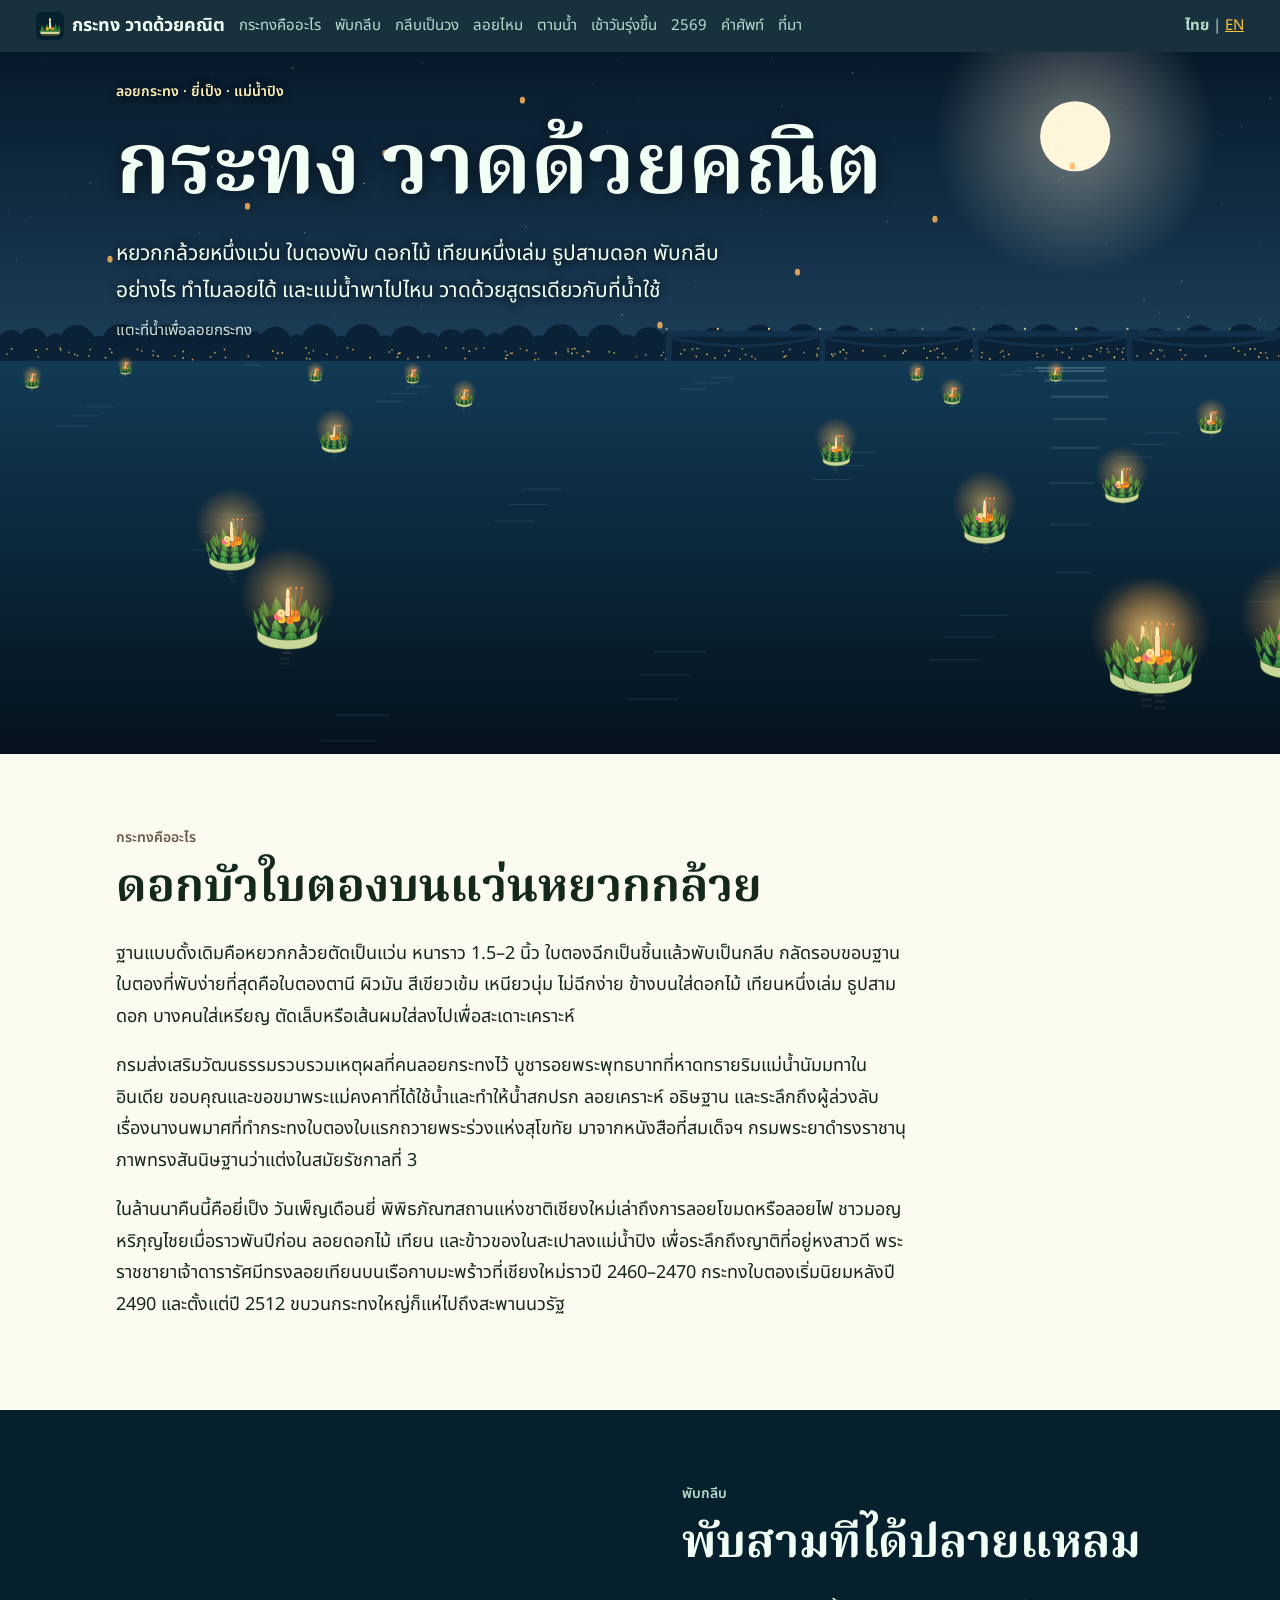
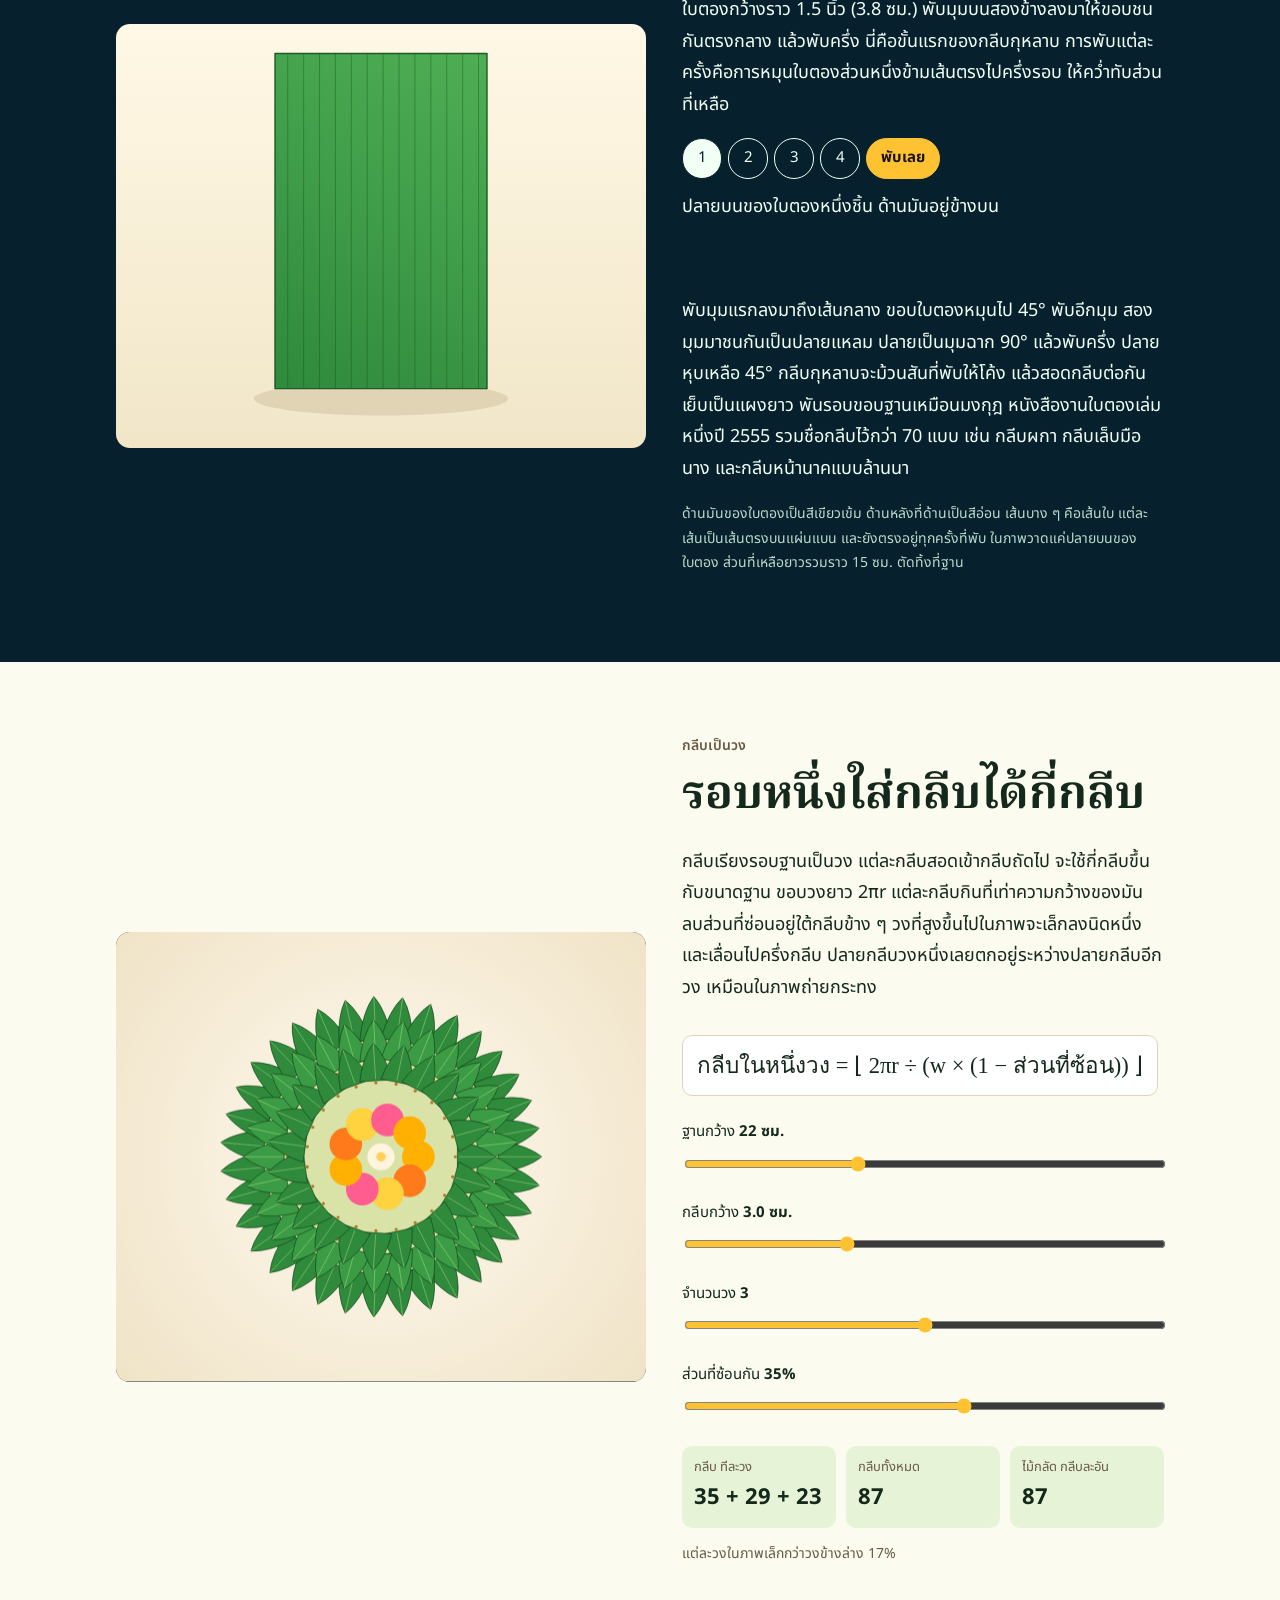
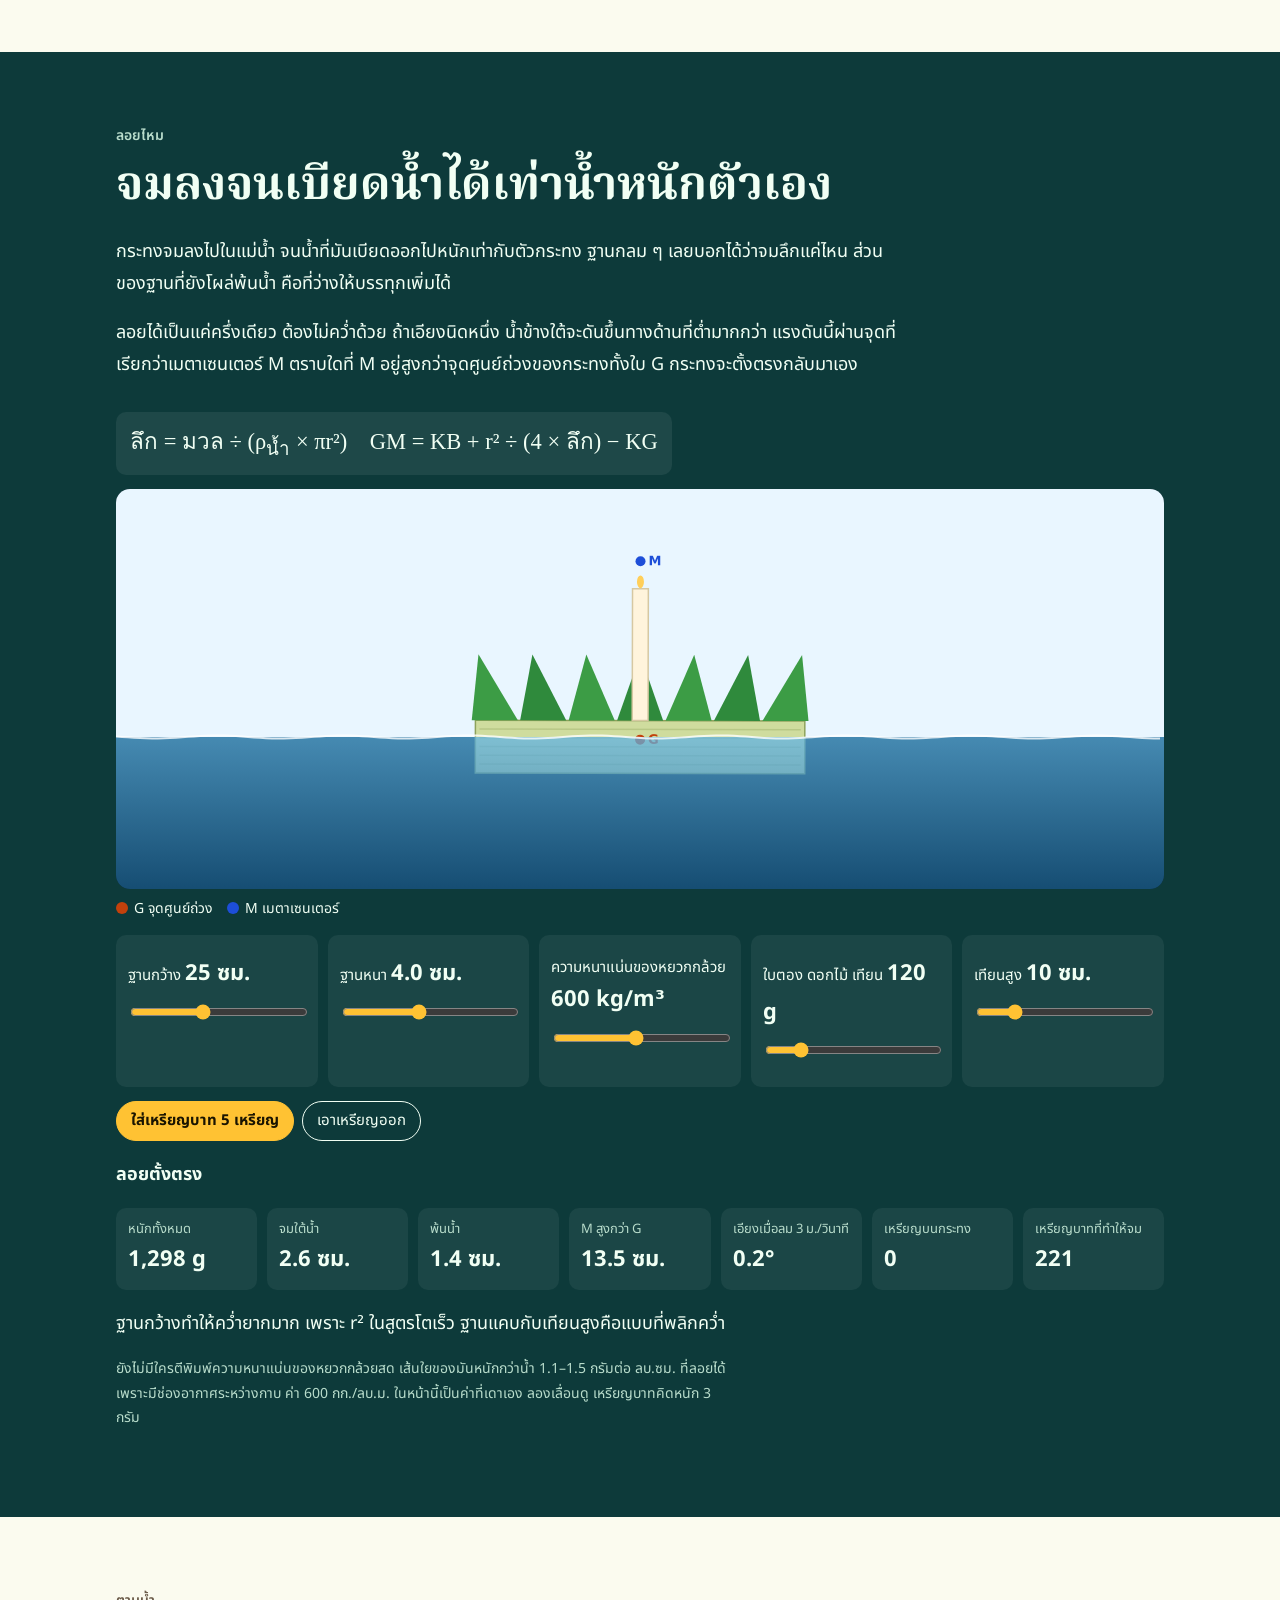
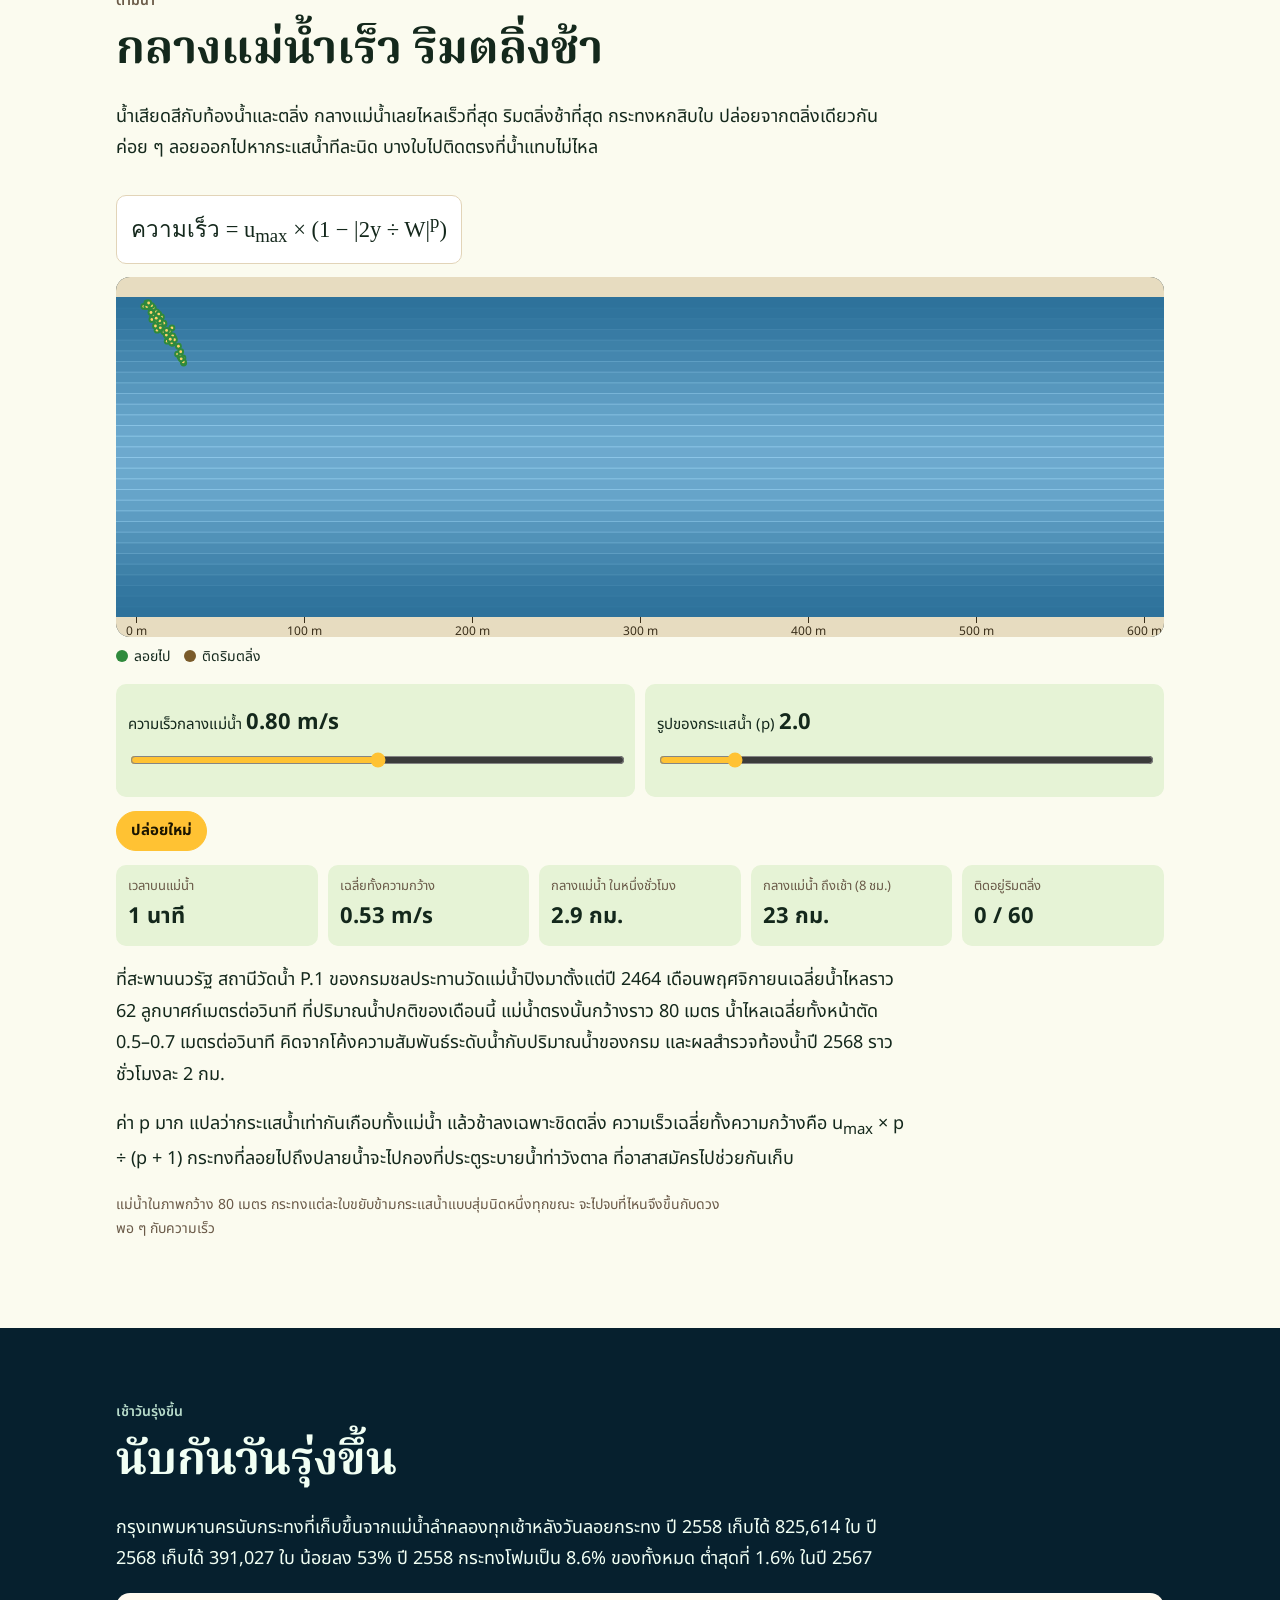
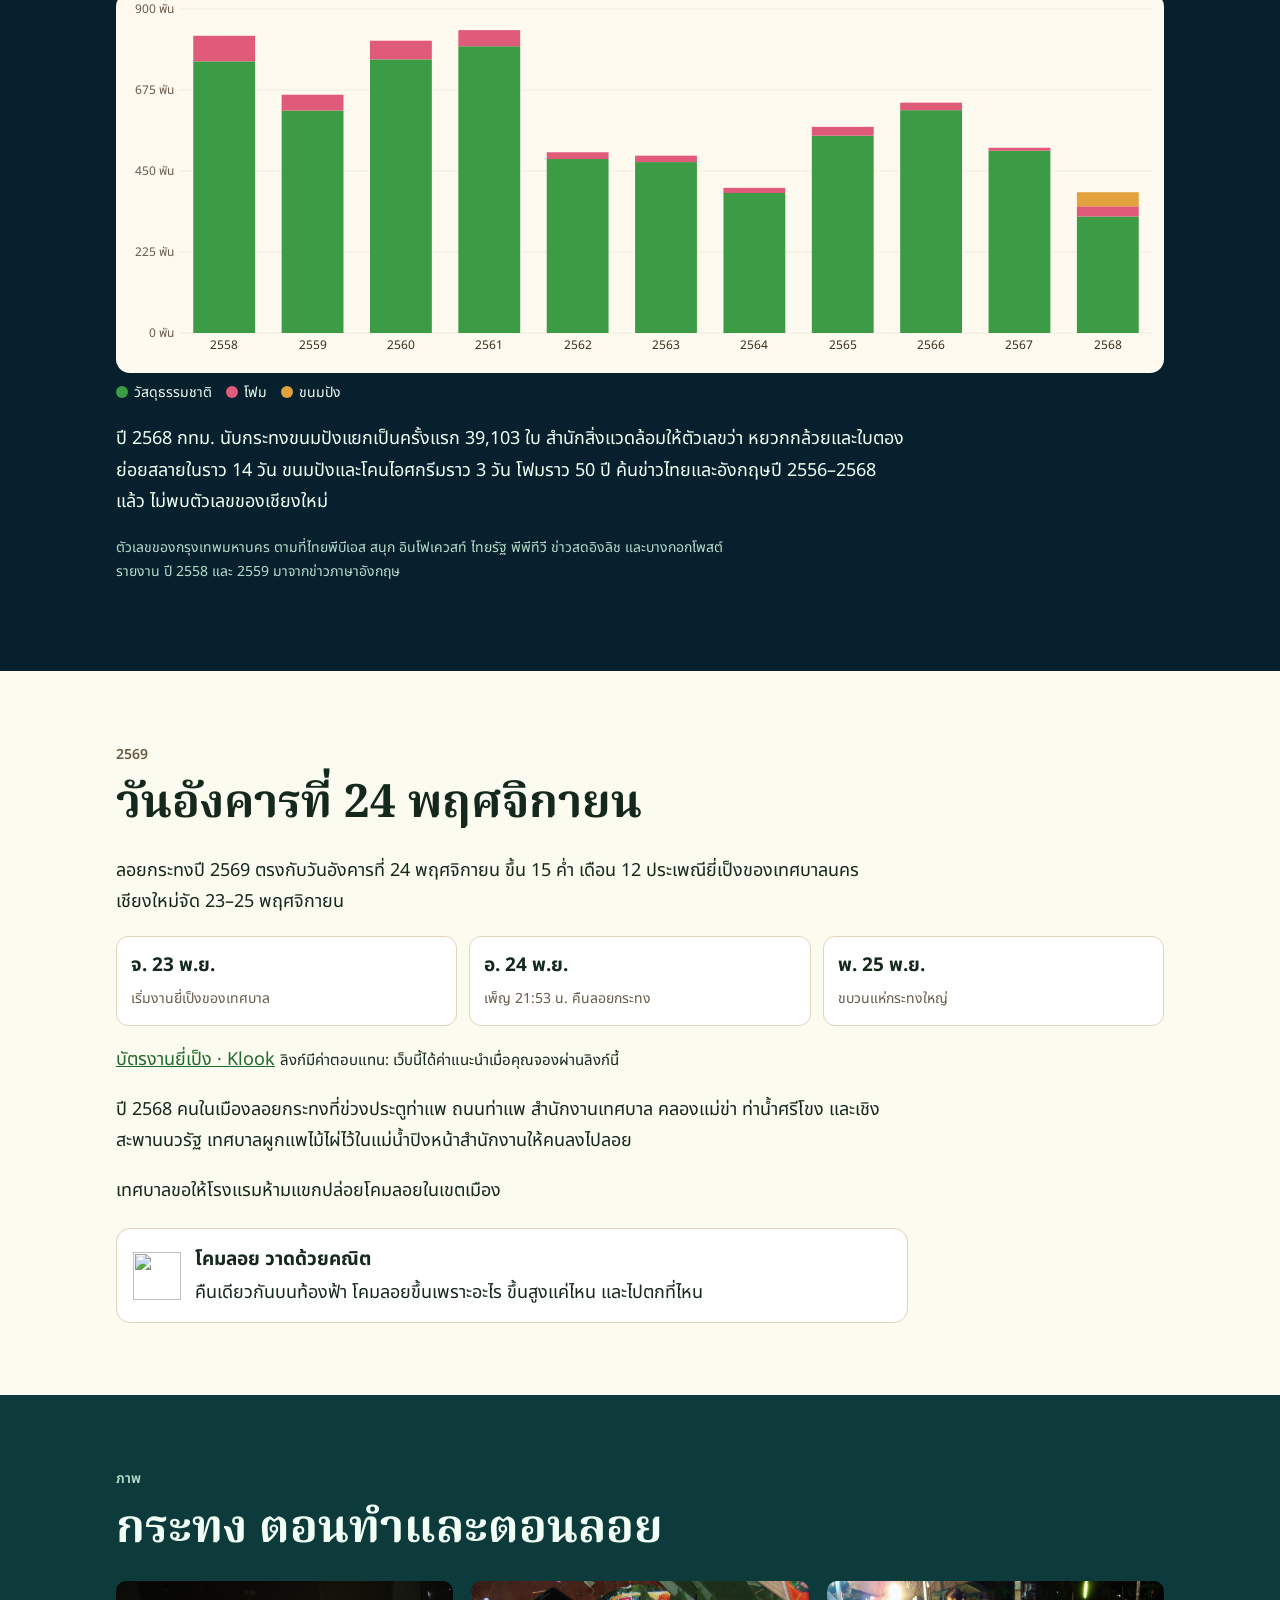
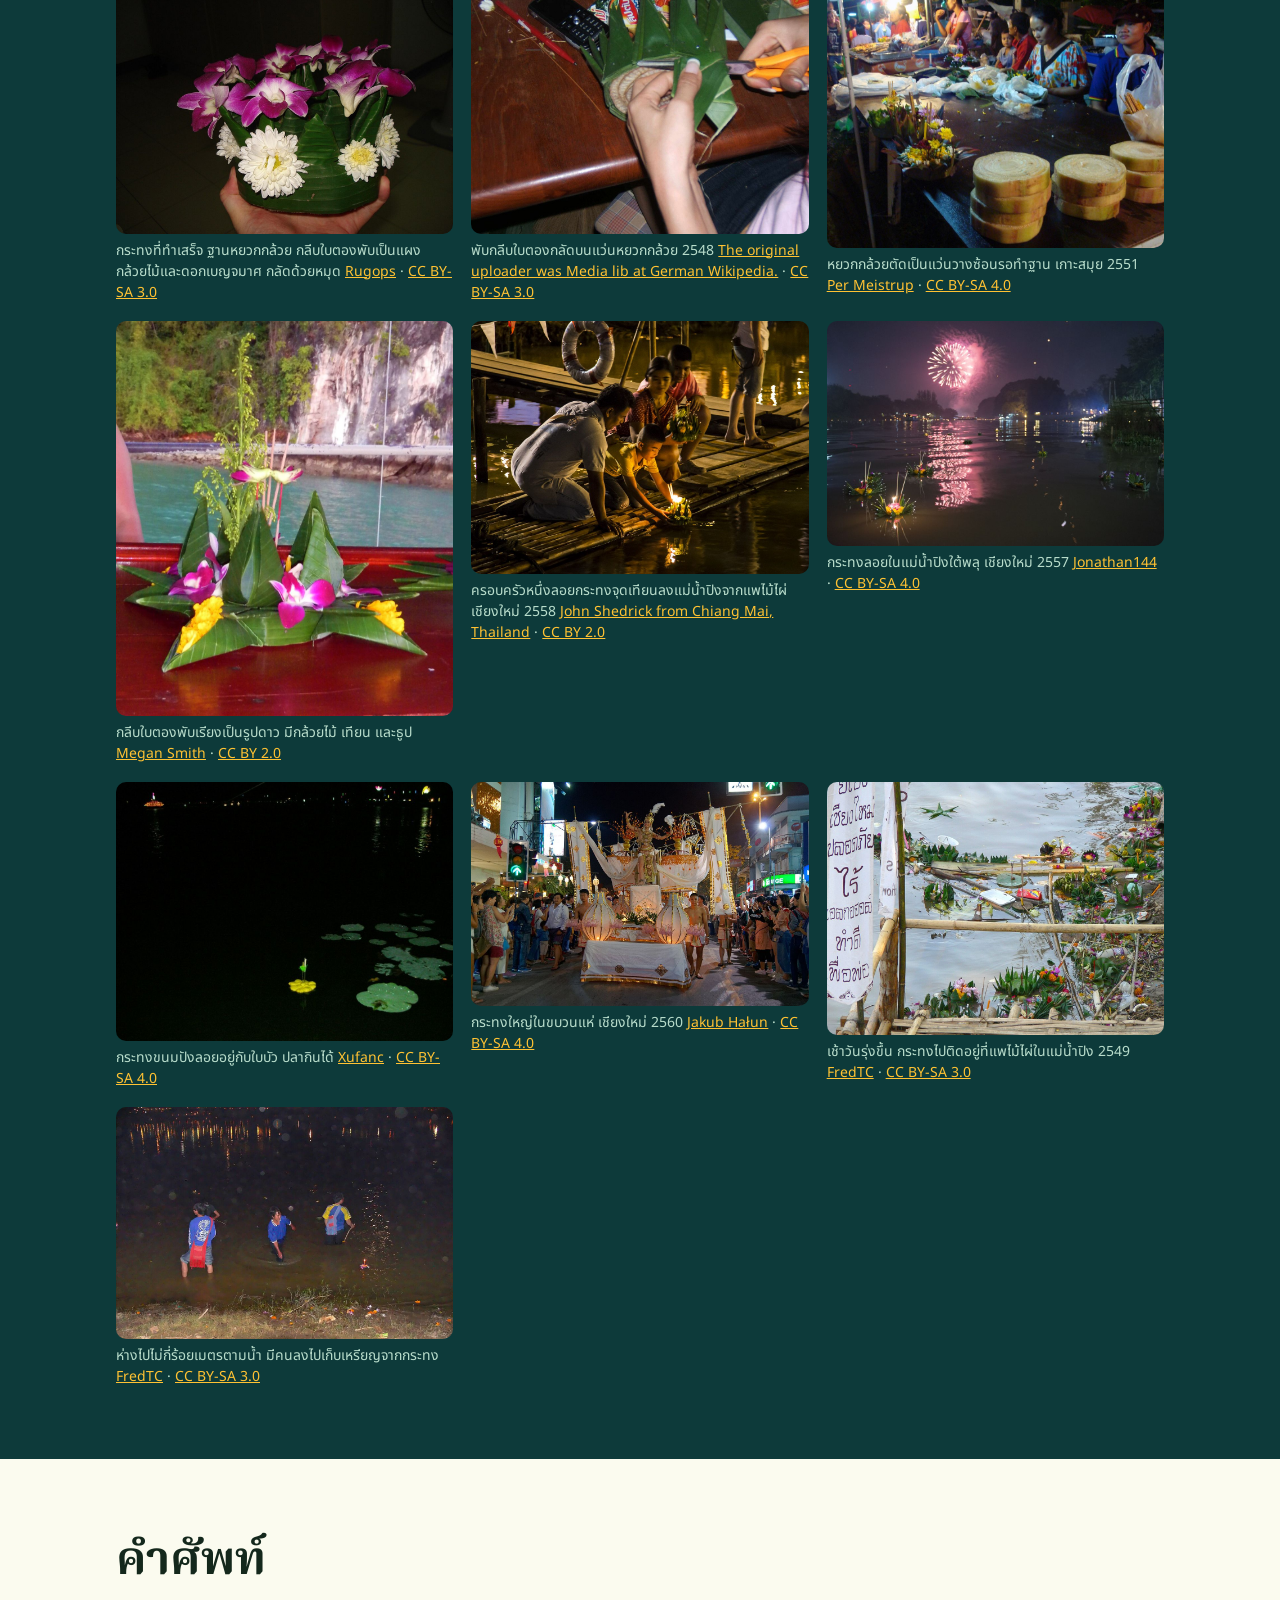
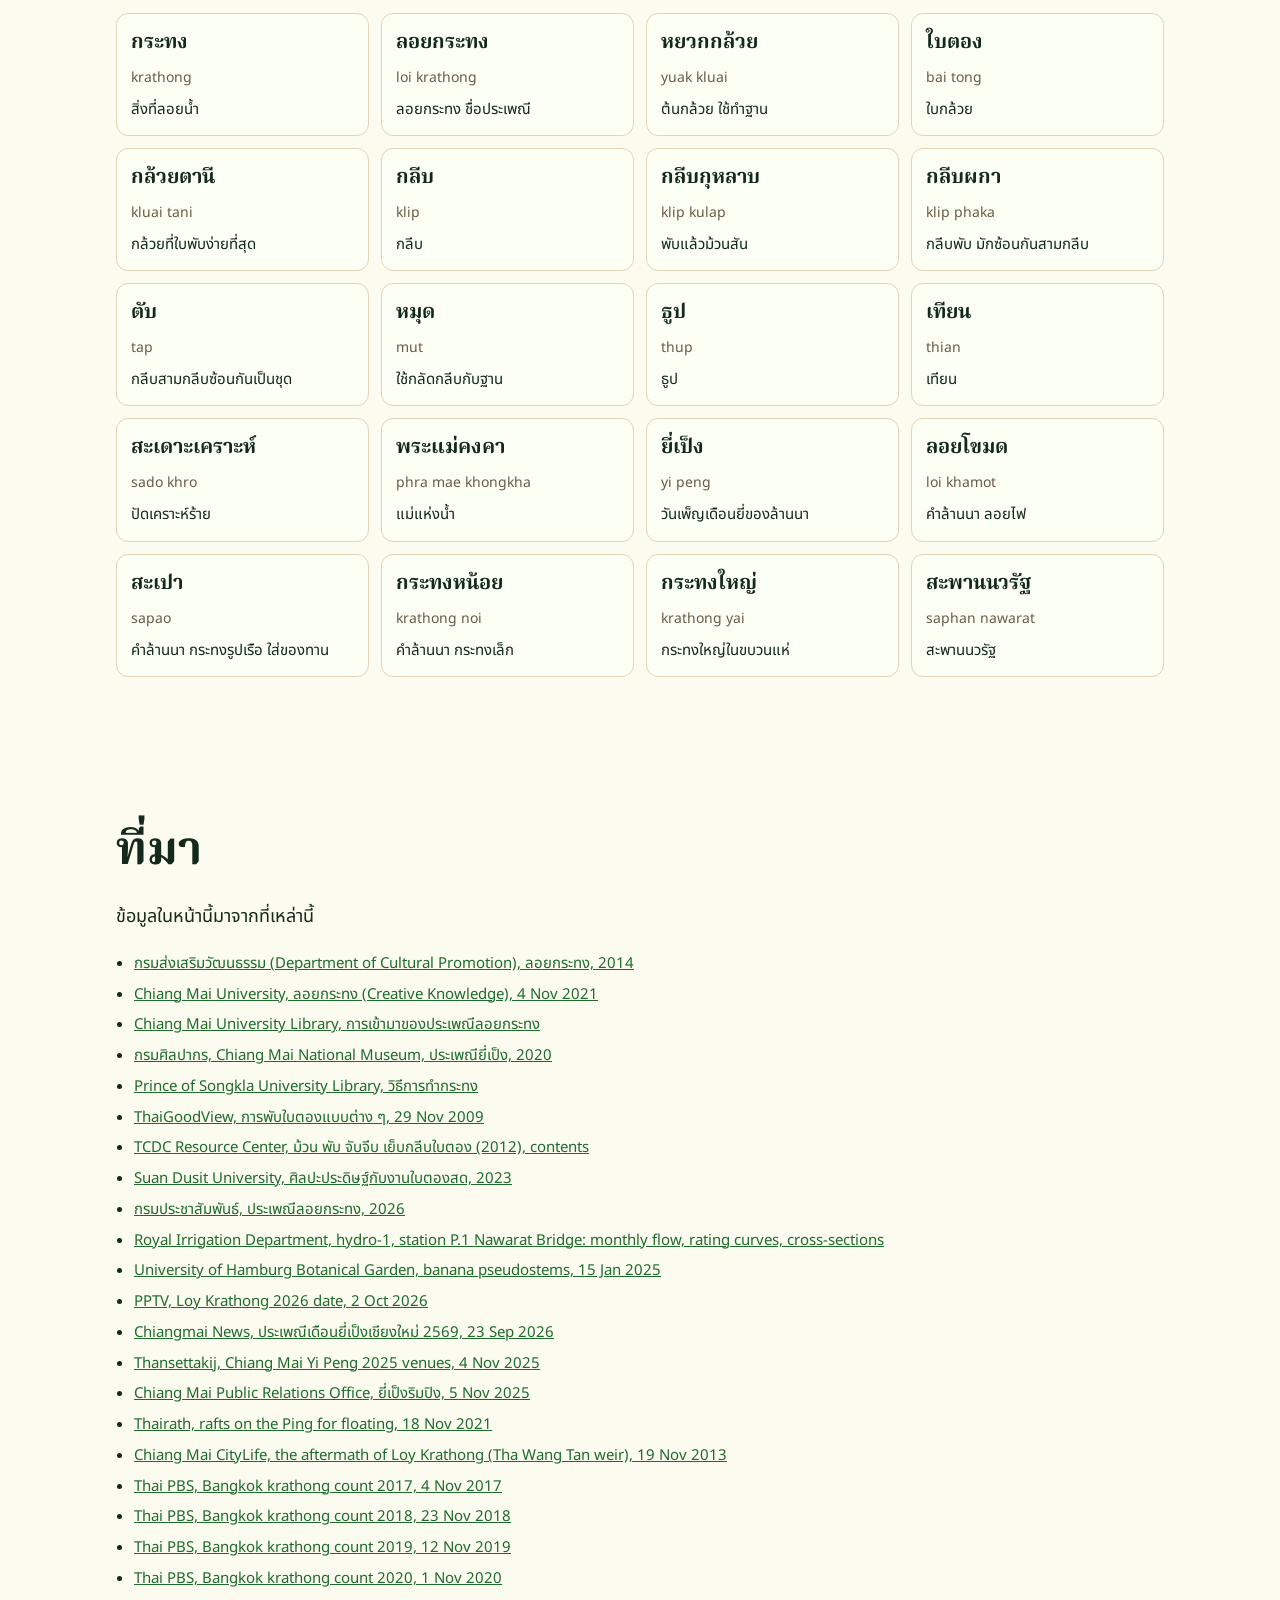
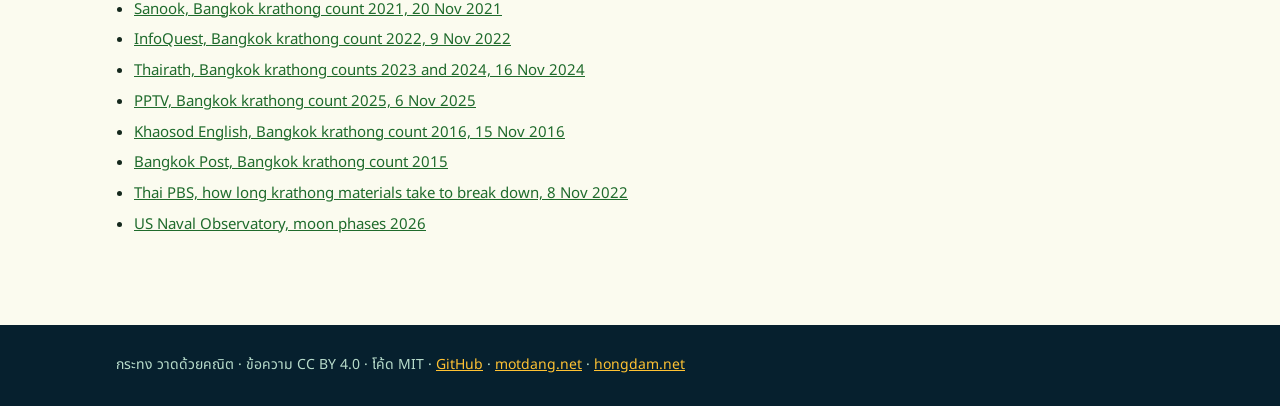
==== commit 8adf56ed: "Yi Peng section carries a paid Klook link from data/affiliate.json Co-Authored-By: Claude Opus 5.5 <" ====
--- a/docs/th/index.html
+++ b/docs/th/index.html
@@ -183,7 +183,7 @@
 <p class="legend"><span><i style="background:#3c9c45"></i>วัสดุธรรมชาติ</span><span><i style="background:#e05a7a"></i>โฟม</span><span><i style="background:#e3a23b"></i>ขนมปัง</span></p>
 <p>ปี 2568 กทม. นับกระทงขนมปังแยกเป็นครั้งแรก 39,103 ใบ สำนักสิ่งแวดล้อมให้ตัวเลขว่า หยวกกล้วยและใบตองย่อยสลายในราว 14 วัน ขนมปังและโคนไอศกรีมราว 3 วัน โฟมราว 50 ปี ค้นข่าวไทยและอังกฤษปี 2556–2568 แล้ว ไม่พบตัวเลขของเชียงใหม่</p><p class="note">ตัวเลขของกรุงเทพมหานคร ตามที่ไทยพีบีเอส สนุก อินโฟเควสท์ ไทยรัฐ พีพีทีวี ข่าวสดอิงลิช และบางกอกโพสต์รายงาน ปี 2558 และ 2559 มาจากข่าวภาษาอังกฤษ</p></div></section>
 <section id="yipeng" class="sec"><div class="in"><p class="kick">2569</p><h2>วันอังคารที่ 24 พฤศจิกายน</h2><p>ลอยกระทงปี 2569 ตรงกับวันอังคารที่ 24 พฤศจิกายน ขึ้น 15 ค่ำ เดือน 12 ประเพณียี่เป็งของเทศบาลนครเชียงใหม่จัด 23–25 พฤศจิกายน</p>
-<div class="dates"><div><b>จ. 23 พ.ย.</b><span>เริ่มงานยี่เป็งของเทศบาล</span></div><div><b>อ. 24 พ.ย.</b><span>เพ็ญ 21:53 น. คืนลอยกระทง</span></div><div><b>พ. 25 พ.ย.</b><span>ขบวนแห่กระทงใหญ่</span></div></div><p>ปี 2568 คนในเมืองลอยกระทงที่ข่วงประตูท่าแพ ถนนท่าแพ สำนักงานเทศบาล คลองแม่ข่า ท่าน้ำศรีโขง และเชิงสะพานนวรัฐ เทศบาลผูกแพไม้ไผ่ไว้ในแม่น้ำปิงหน้าสำนักงานให้คนลงไปลอย</p><p>เทศบาลขอให้โรงแรมห้ามแขกปล่อยโคมลอยในเขตเมือง</p>
+<div class="dates"><div><b>จ. 23 พ.ย.</b><span>เริ่มงานยี่เป็งของเทศบาล</span></div><div><b>อ. 24 พ.ย.</b><span>เพ็ญ 21:53 น. คืนลอยกระทง</span></div><div><b>พ. 25 พ.ย.</b><span>ขบวนแห่กระทงใหญ่</span></div></div><p><a href="https://klook.tpx.li/cTRLZEBu" rel="sponsored nofollow noopener" target="_blank">บัตรงานยี่เป็ง · Klook</a> <small class="paid">ลิงก์มีค่าตอบแทน: เว็บนี้ได้ค่าแนะนำเมื่อคุณจองผ่านลิงก์นี้</small></p><p>ปี 2568 คนในเมืองลอยกระทงที่ข่วงประตูท่าแพ ถนนท่าแพ สำนักงานเทศบาล คลองแม่ข่า ท่าน้ำศรีโขง และเชิงสะพานนวรัฐ เทศบาลผูกแพไม้ไผ่ไว้ในแม่น้ำปิงหน้าสำนักงานให้คนลงไปลอย</p><p>เทศบาลขอให้โรงแรมห้ามแขกปล่อยโคมลอยในเขตเมือง</p>
 <a class="sib" href="https://motdang.net/sites/khom-loi/th/"><img src="https://motdang.net/sites/khom-loi/icon.svg" width="48" height="48" alt=""><span><b>โคมลอย วาดด้วยคณิต</b> คืนเดียวกันบนท้องฟ้า โคมลอยขึ้นเพราะอะไร ขึ้นสูงแค่ไหน และไปตกที่ไหน</span></a></div></section>
 <section id="pictures" class="sec rock"><div class="in"><p class="kick">ภาพ</p><h2>กระทง ตอนทำและตอนลอย</h2><div class="ph"><figure><img loading="lazy" src="../img/01-finished.jpg" width="1200" height="900" alt="กระทงที่ทำเสร็จ ฐานหยวกกล้วย กลีบใบตองพับเป็นแผง กล้วยไม้และดอกเบญจมาศ กลัดด้วยหมุด"><figcaption>กระทงที่ทำเสร็จ ฐานหยวกกล้วย กลีบใบตองพับเป็นแผง กล้วยไม้และดอกเบญจมาศ กลัดด้วยหมุด <a href="https://commons.wikimedia.org/wiki/File:A_hand-made_Loi_Krathong.jpg">Rugops</a> · <a href="https://creativecommons.org/licenses/by-sa/3.0/">CC BY-SA 3.0</a></figcaption></figure><figure><img loading="lazy" src="../img/02-folding-onto-trunk.jpg" width="1200" height="900" alt="พับกลีบใบตองกลัดบนแว่นหยวกกล้วย 2548"><figcaption>พับกลีบใบตองกลัดบนแว่นหยวกกล้วย 2548 <a href="https://commons.wikimedia.org/wiki/File:Loi_krathong0.jpg">The original uploader was Media lib at German Wikipedia.</a> · <a href="https://creativecommons.org/licenses/by-sa/3.0/">CC BY-SA 3.0</a></figcaption></figure><figure><img loading="lazy" src="../img/03-trunk-slices.jpg" width="1024" height="810" alt="หยวกกล้วยตัดเป็นแว่นวางซ้อนรอทำฐาน เกาะสมุย 2551"><figcaption>หยวกกล้วยตัดเป็นแว่นวางซ้อนรอทำฐาน เกาะสมุย 2551 <a href="https://commons.wikimedia.org/wiki/File:Loy_Krathong_2008_DSC01086e.jpg">Per Meistrup</a> · <a href="https://creativecommons.org/licenses/by-sa/4.0/">CC BY-SA 4.0</a></figcaption></figure><figure><img loading="lazy" src="../img/04-leaf-star.jpg" width="1023" height="1200" alt="กลีบใบตองพับเรียงเป็นรูปดาว มีกล้วยไม้ เทียน และธูป"><figcaption>กลีบใบตองพับเรียงเป็นรูปดาว มีกล้วยไม้ เทียน และธูป <a href="https://commons.wikimedia.org/wiki/File:Loi_Krathong_banana_offerings.jpg">Megan Smith</a> · <a href="https://creativecommons.org/licenses/by/2.0/">CC BY 2.0</a></figcaption></figure><figure><img loading="lazy" src="../img/05-from-the-raft.jpg" width="1200" height="901" alt="ครอบครัวหนึ่งลอยกระทงจุดเทียนลงแม่น้ำปิงจากแพไม้ไผ่ เชียงใหม่ 2558"><figcaption>ครอบครัวหนึ่งลอยกระทงจุดเทียนลงแม่น้ำปิงจากแพไม้ไผ่ เชียงใหม่ 2558 <a href="https://commons.wikimedia.org/wiki/File:Thai_people_setting_their_candle-lit_krathongs_in_the_Ping_river_at_night_during_Loy_Krathong_2015-10_(22715933524).jpg">John Shedrick from Chiang Mai, Thailand</a> · <a href="https://creativecommons.org/licenses/by/2.0/">CC BY 2.0</a></figcaption></figure><figure><img loading="lazy" src="../img/06-ping-fireworks.jpg" width="1024" height="683" alt="กระทงลอยในแม่น้ำปิงใต้พลุ เชียงใหม่ 2557"><figcaption>กระทงลอยในแม่น้ำปิงใต้พลุ เชียงใหม่ 2557 <a href="https://commons.wikimedia.org/wiki/File:LoyKrathong2014.jpg">Jonathan144</a> · <a href="https://creativecommons.org/licenses/by-sa/4.0/">CC BY-SA 4.0</a></figcaption></figure><figure><img loading="lazy" src="../img/07-bread.jpg" width="1010" height="775" alt="กระทงขนมปังลอยอยู่กับใบบัว ปลากินได้"><figcaption>กระทงขนมปังลอยอยู่กับใบบัว ปลากินได้ <a href="https://commons.wikimedia.org/wiki/File:Fish-food_krathong4.JPG">Xufanc</a> · <a href="https://creativecommons.org/licenses/by-sa/4.0/">CC BY-SA 4.0</a></figcaption></figure><figure><img loading="lazy" src="../img/08-krathong-yai.jpg" width="1200" height="795" alt="กระทงใหญ่ในขบวนแห่ เชียงใหม่ 2560"><figcaption>กระทงใหญ่ในขบวนแห่ เชียงใหม่ 2560 <a href="https://commons.wikimedia.org/wiki/File:20171104_Loi_Krathong_in_Chiang_Mai_9573_DxO.jpg">Jakub Hałun</a> · <a href="https://creativecommons.org/licenses/by-sa/4.0/">CC BY-SA 4.0</a></figcaption></figure><figure><img loading="lazy" src="../img/09-morning-after.jpg" width="1200" height="900" alt="เช้าวันรุ่งขึ้น กระทงไปติดอยู่ที่แพไม้ไผ่ในแม่น้ำปิง 2549"><figcaption>เช้าวันรุ่งขึ้น กระทงไปติดอยู่ที่แพไม้ไผ่ในแม่น้ำปิง 2549 <a href="https://commons.wikimedia.org/wiki/File:Loy_Krathong_the_morning_after_P1010830a.jpg">FredTC</a> · <a href="https://creativecommons.org/licenses/by-sa/3.0/">CC BY-SA 3.0</a></figcaption></figure><figure><img loading="lazy" src="../img/10-coin-collectors.jpg" width="1200" height="823" alt="ห่างไปไม่กี่ร้อยเมตรตามน้ำ มีคนลงไปเก็บเหรียญจากกระทง"><figcaption>ห่างไปไม่กี่ร้อยเมตรตามน้ำ มีคนลงไปเก็บเหรียญจากกระทง <a href="https://commons.wikimedia.org/wiki/File:LoyKrathongCoinCollectorsP1010900.jpg">FredTC</a> · <a href="https://creativecommons.org/licenses/by-sa/3.0/">CC BY-SA 3.0</a></figcaption></figure></div></div></section>
 <section id="words" class="sec"><div class="in"><h2>คำศัพท์</h2><div class="glos"><div><b>กระทง</b><i>krathong</i><p>สิ่งที่ลอยน้ำ</p></div><div><b>ลอยกระทง</b><i>loi krathong</i><p>ลอยกระทง ชื่อประเพณี</p></div><div><b>หยวกกล้วย</b><i>yuak kluai</i><p>ต้นกล้วย ใช้ทำฐาน</p></div><div><b>ใบตอง</b><i>bai tong</i><p>ใบกล้วย</p></div><div><b>กล้วยตานี</b><i>kluai tani</i><p>กล้วยที่ใบพับง่ายที่สุด</p></div><div><b>กลีบ</b><i>klip</i><p>กลีบ</p></div><div><b>กลีบกุหลาบ</b><i>klip kulap</i><p>พับแล้วม้วนสัน</p></div><div><b>กลีบผกา</b><i>klip phaka</i><p>กลีบพับ มักซ้อนกันสามกลีบ</p></div><div><b>ตับ</b><i>tap</i><p>กลีบสามกลีบซ้อนกันเป็นชุด</p></div><div><b>หมุด</b><i>mut</i><p>ใช้กลัดกลีบกับฐาน</p></div><div><b>ธูป</b><i>thup</i><p>ธูป</p></div><div><b>เทียน</b><i>thian</i><p>เทียน</p></div><div><b>สะเดาะเคราะห์</b><i>sado khro</i><p>ปัดเคราะห์ร้าย</p></div><div><b>พระแม่คงคา</b><i>phra mae khongkha</i><p>แม่แห่งน้ำ</p></div><div><b>ยี่เป็ง</b><i>yi peng</i><p>วันเพ็ญเดือนยี่ของล้านนา</p></div><div><b>ลอยโขมด</b><i>loi khamot</i><p>คำล้านนา ลอยไฟ</p></div><div><b>สะเปา</b><i>sapao</i><p>คำล้านนา กระทงรูปเรือ ใส่ของทาน</p></div><div><b>กระทงหน้อย</b><i>krathong noi</i><p>คำล้านนา กระทงเล็ก</p></div><div><b>กระทงใหญ่</b><i>krathong yai</i><p>กระทงใหญ่ในขบวนแห่</p></div><div><b>สะพานนวรัฐ</b><i>saphan nawarat</i><p>สะพานนวรัฐ</p></div></div></div></section>
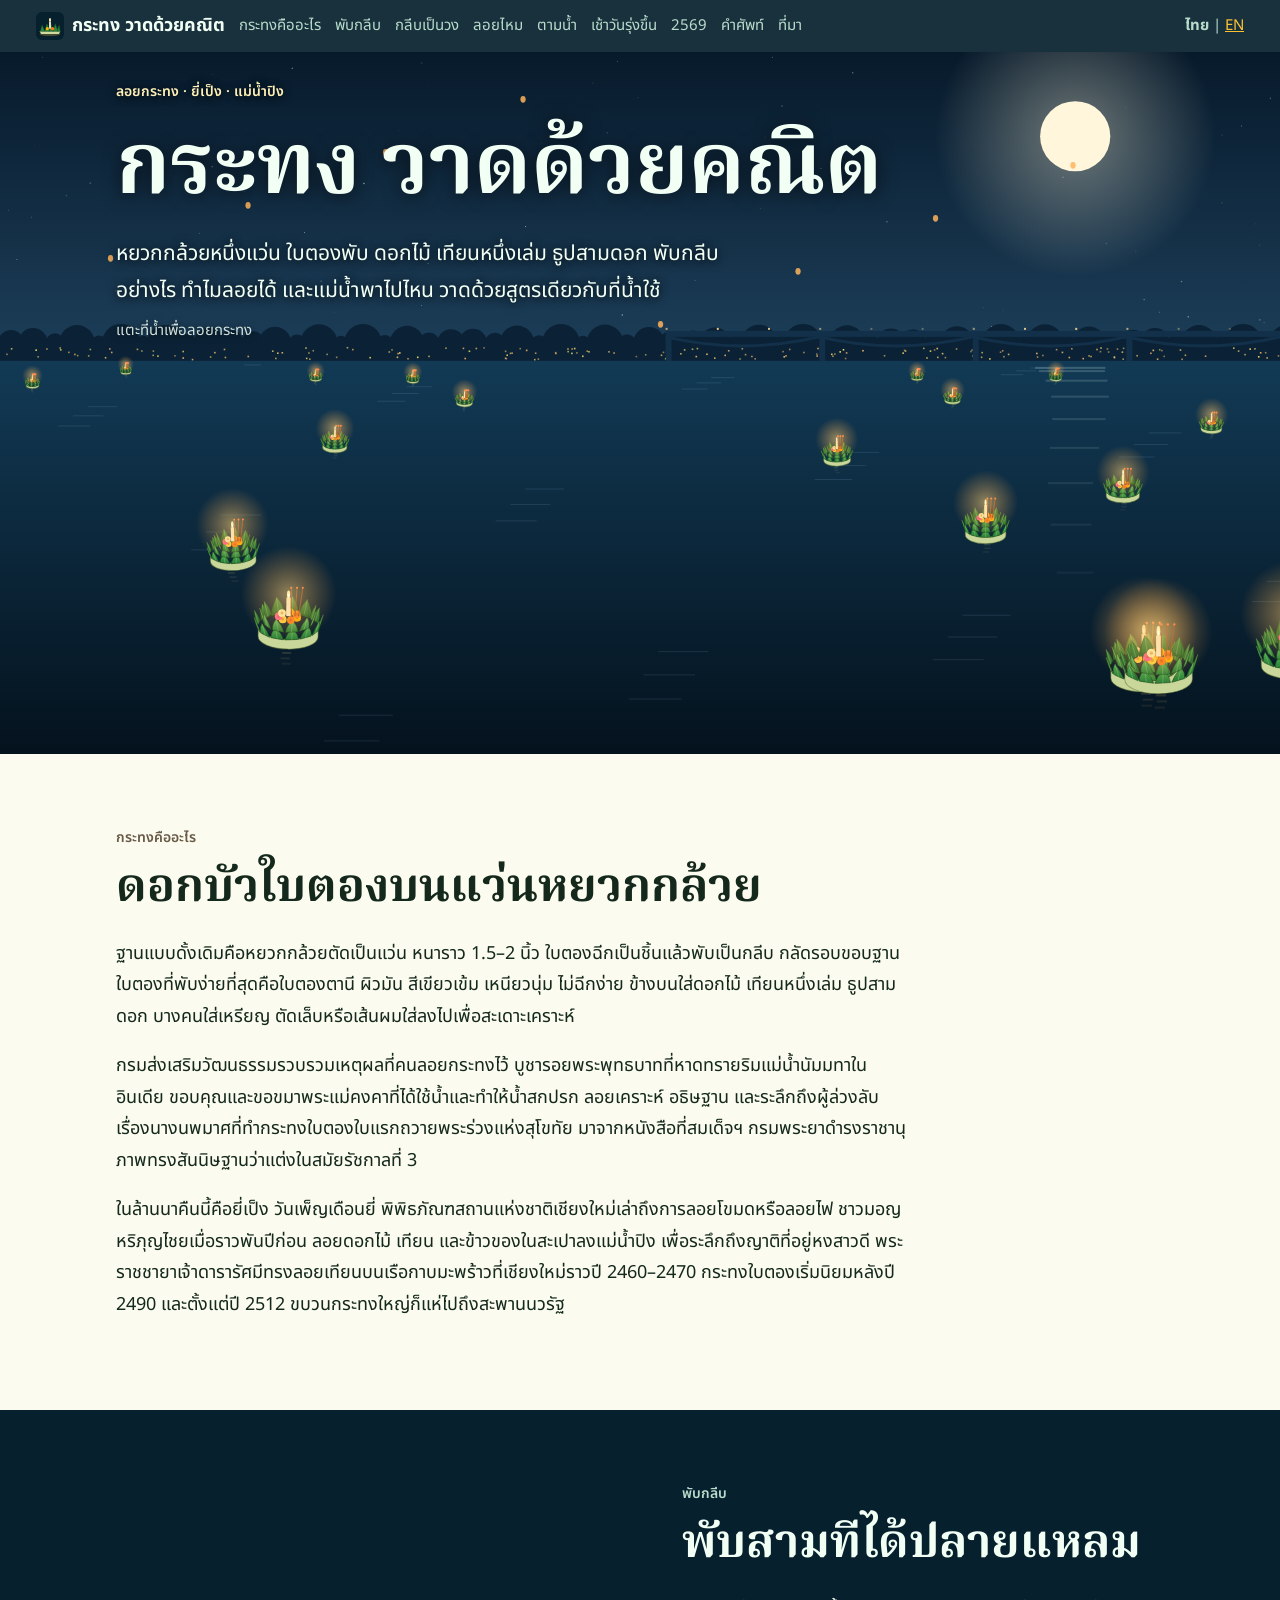
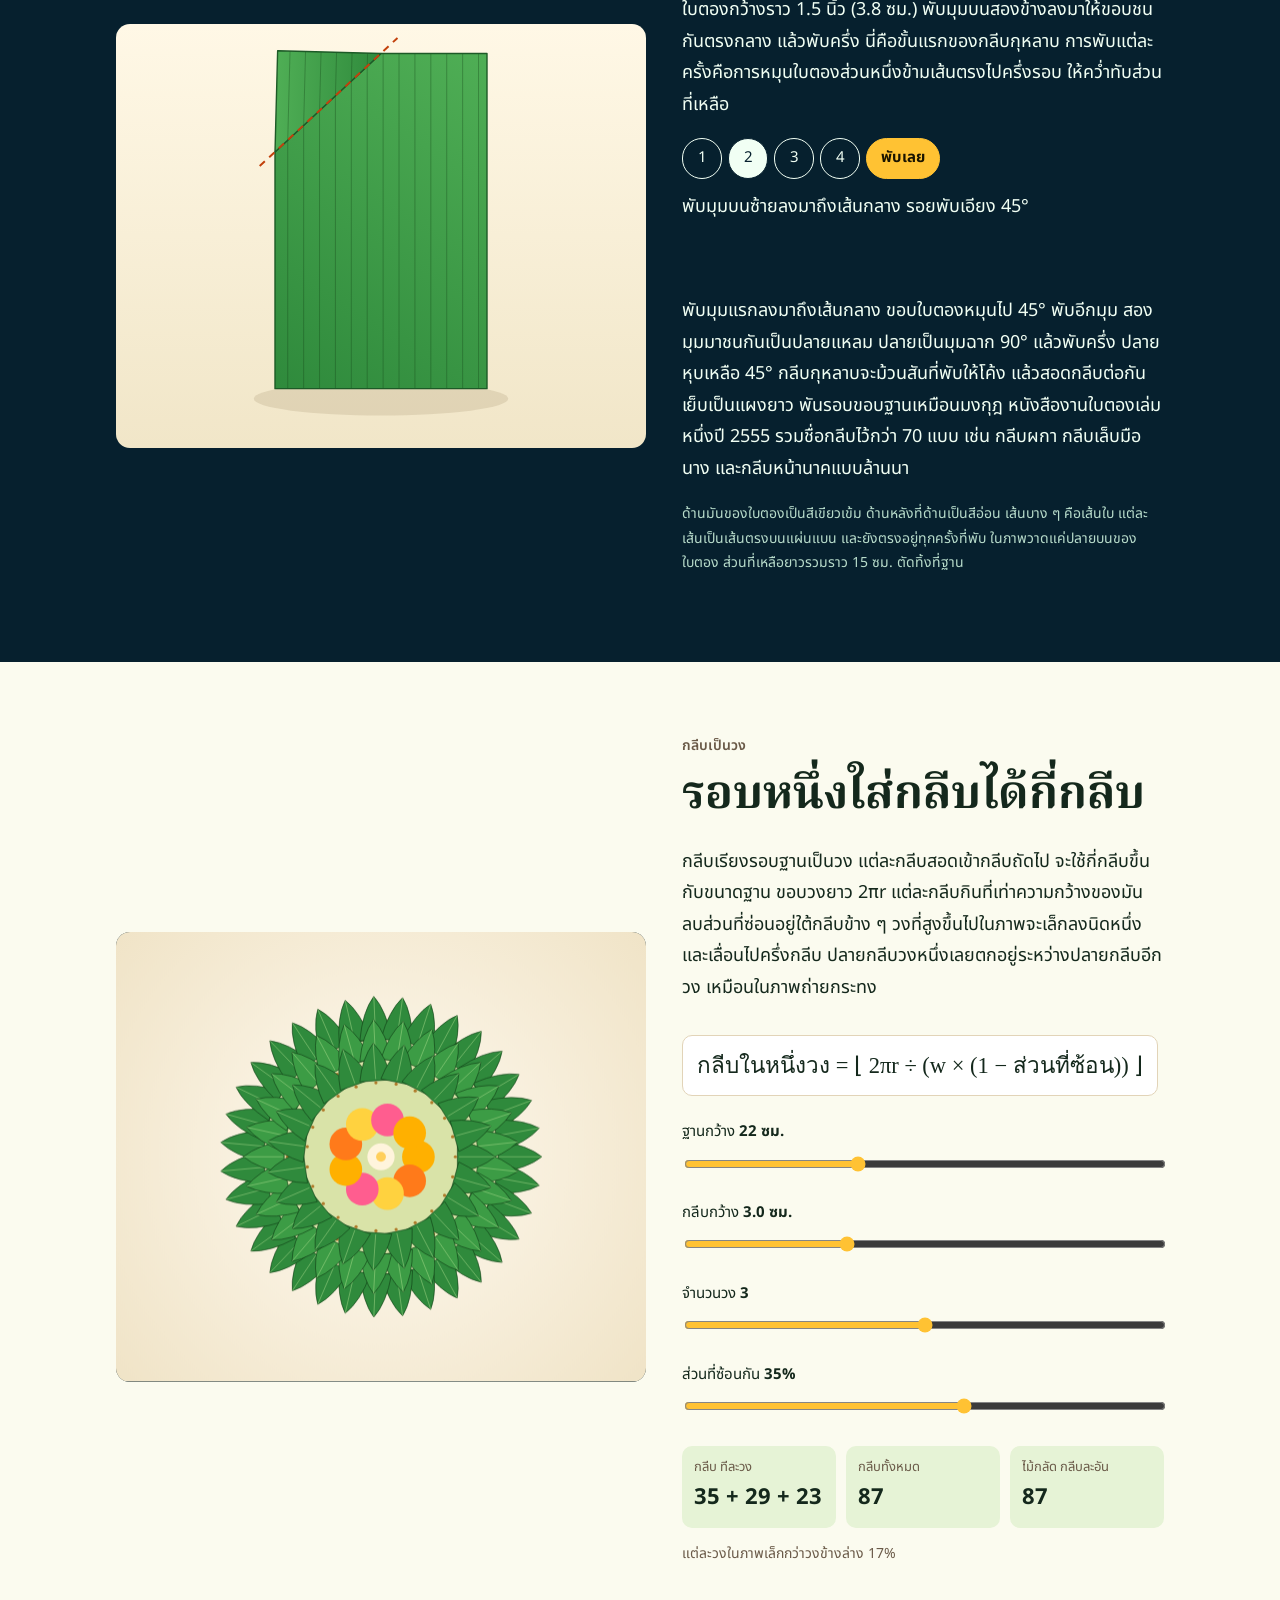
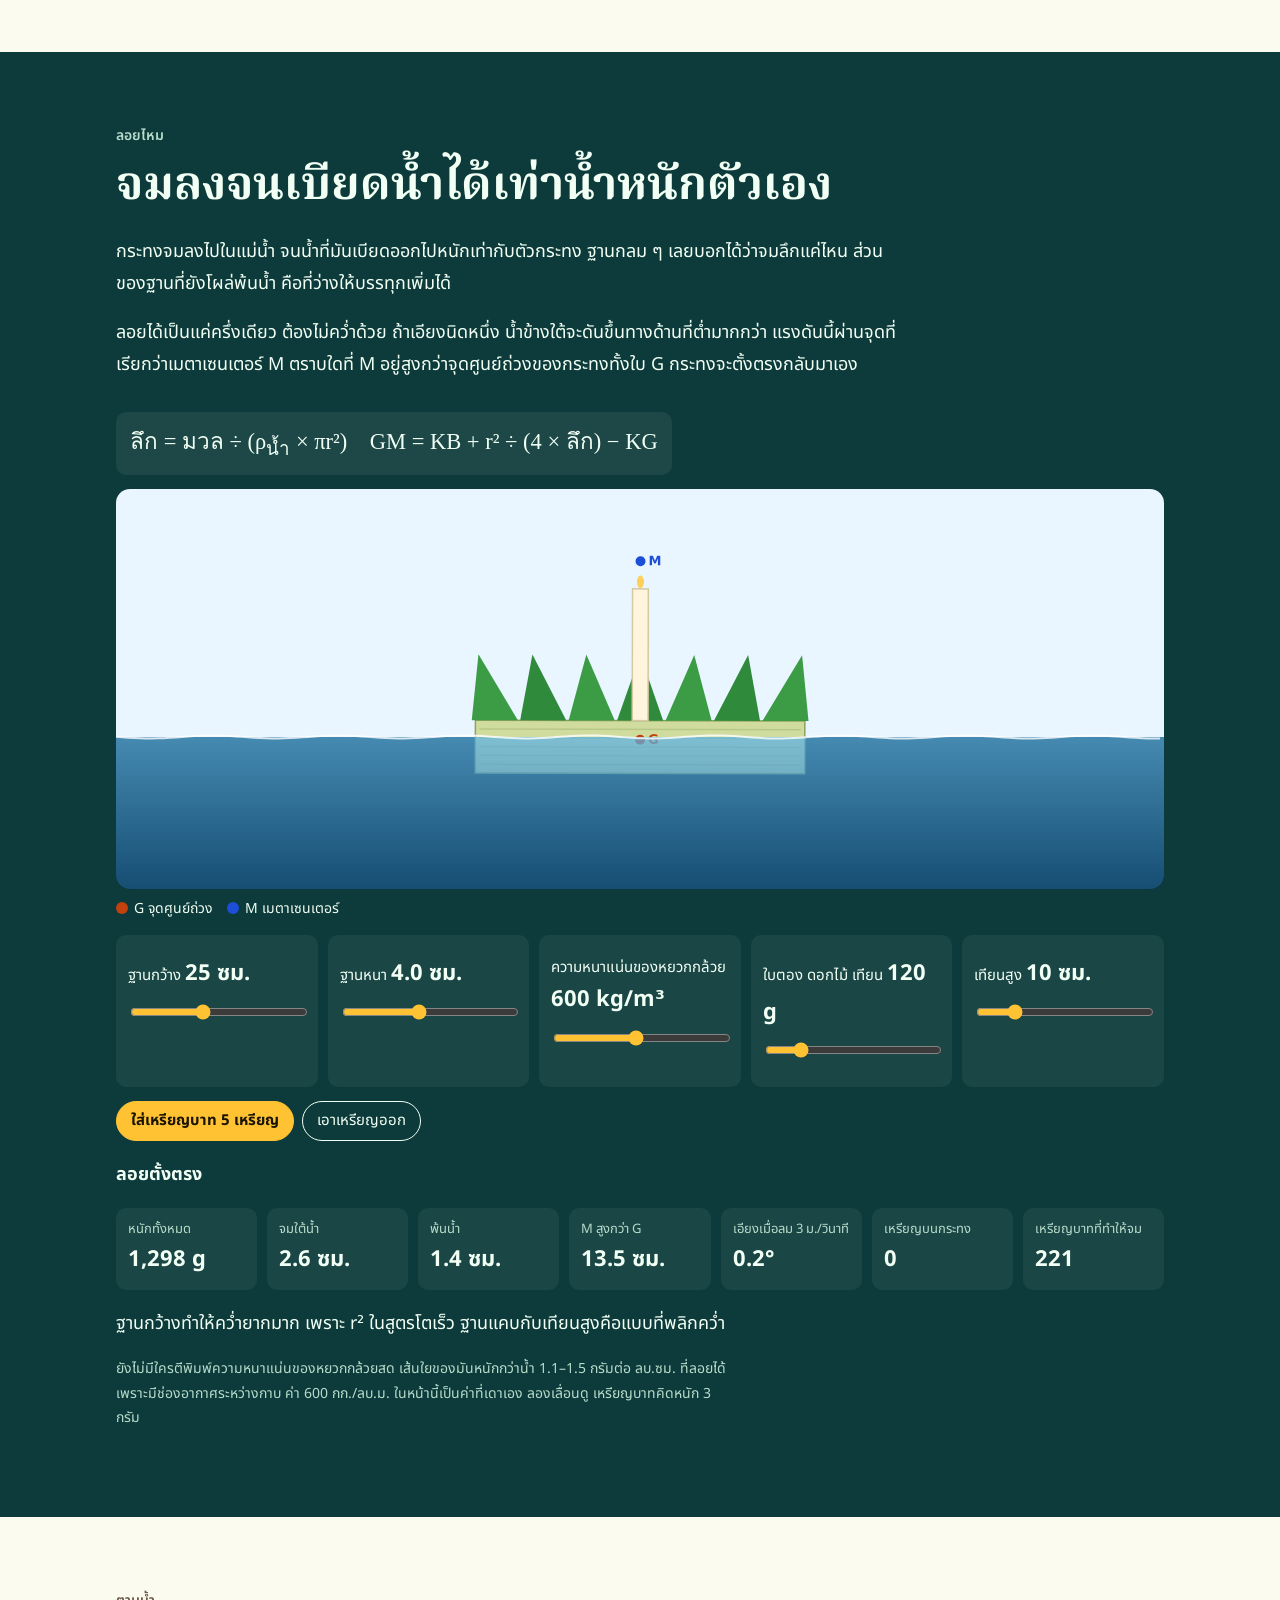
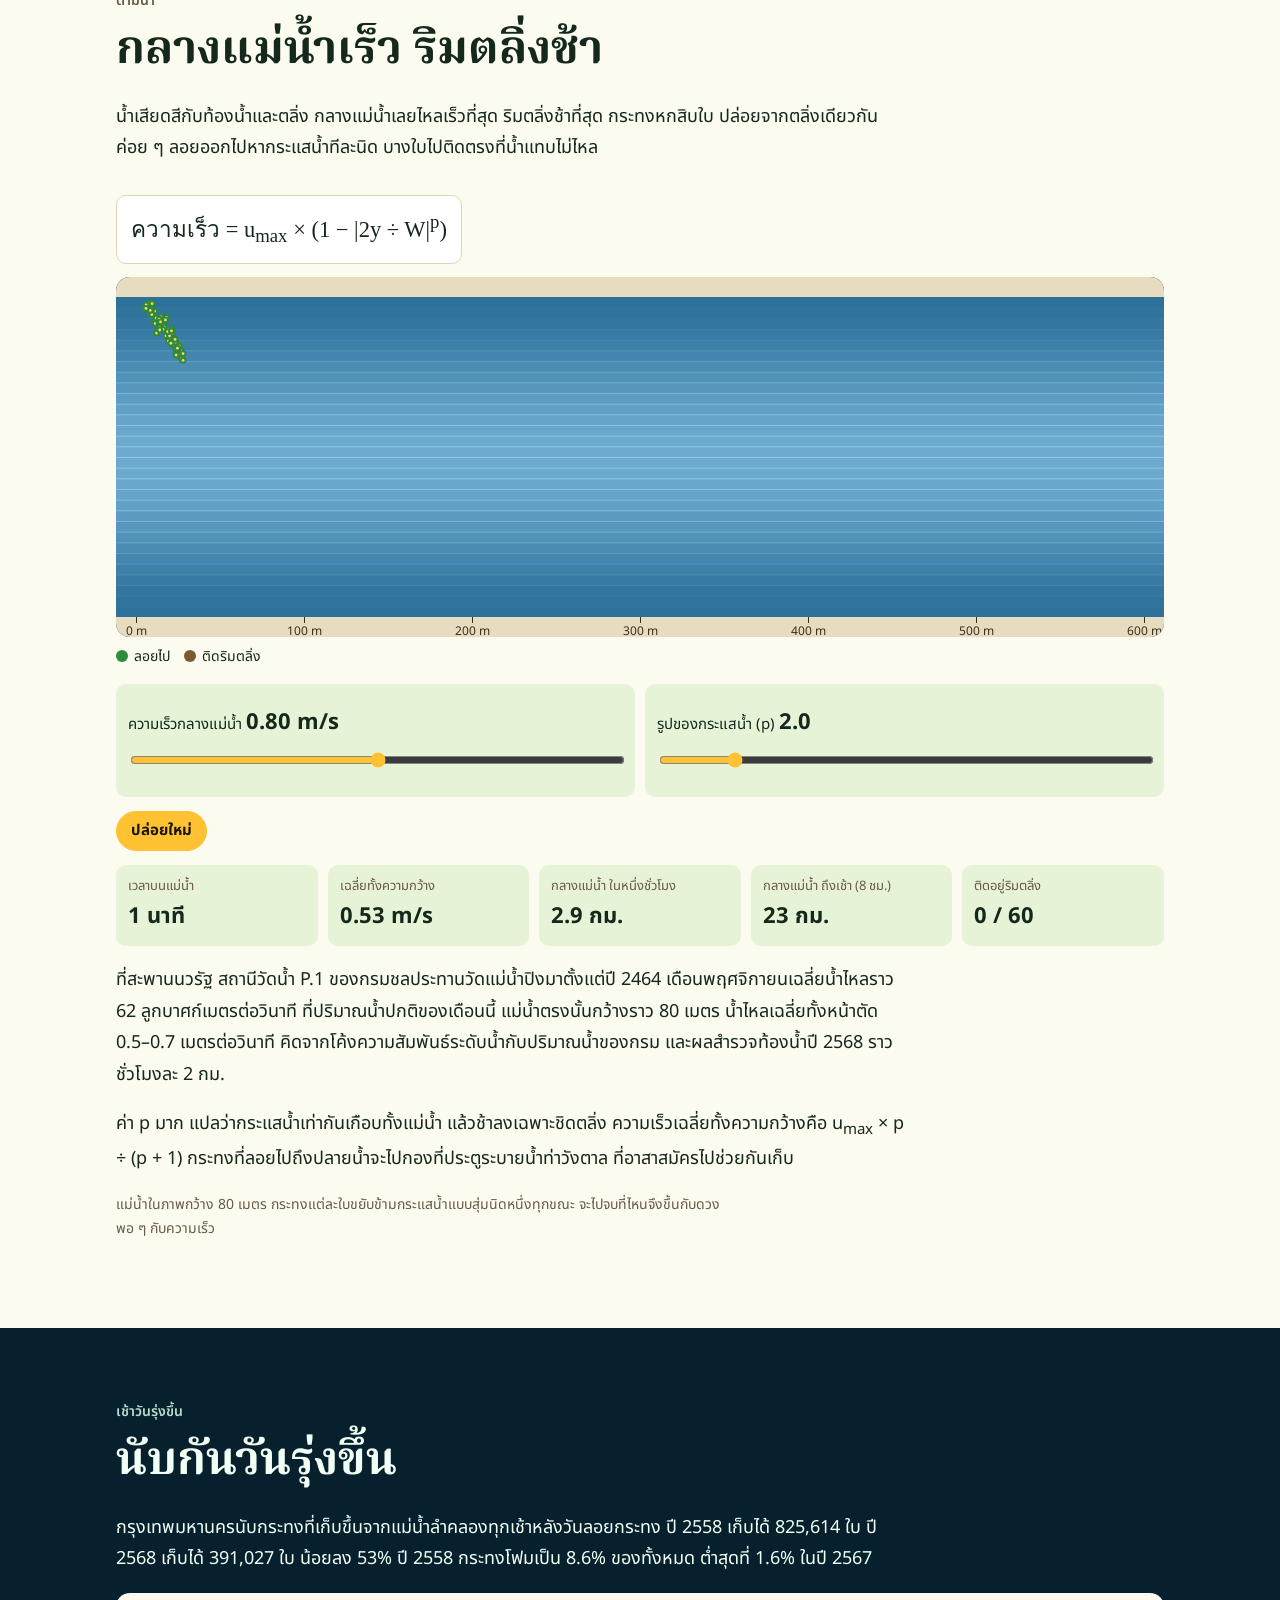
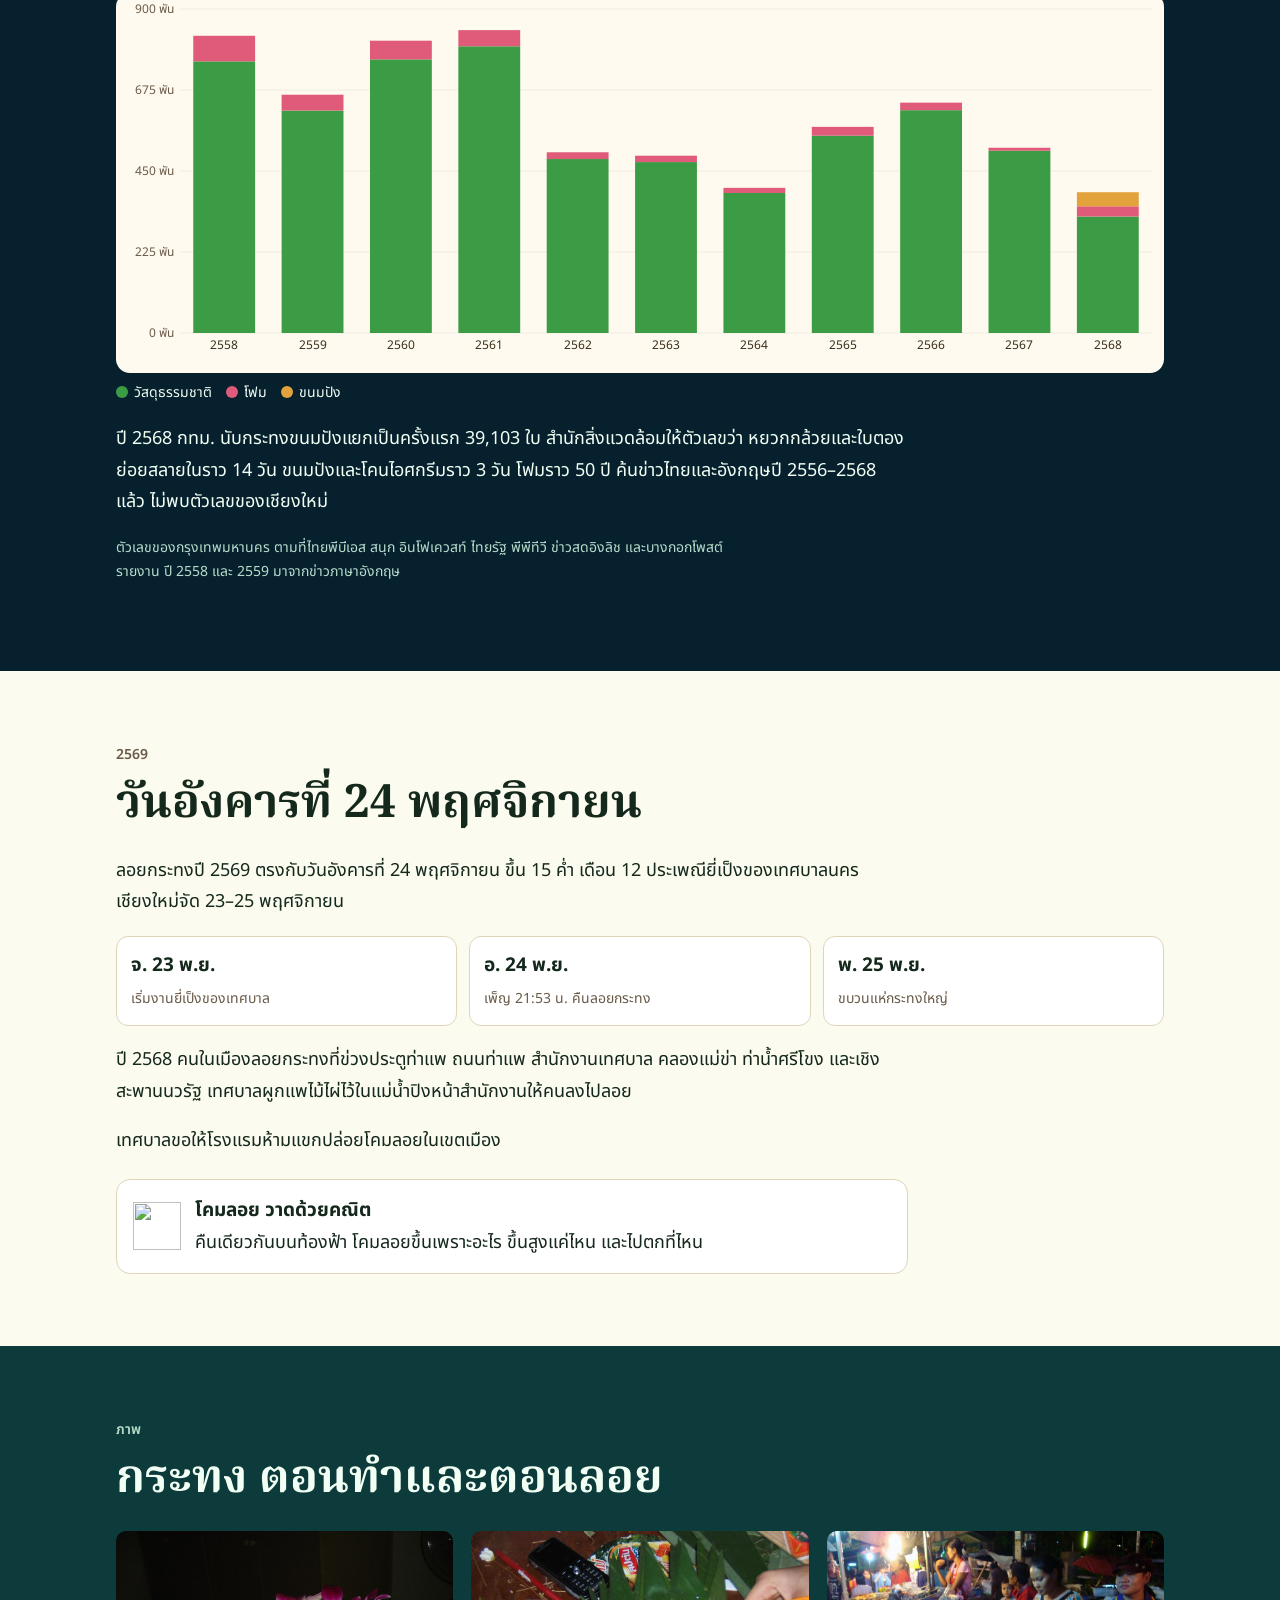
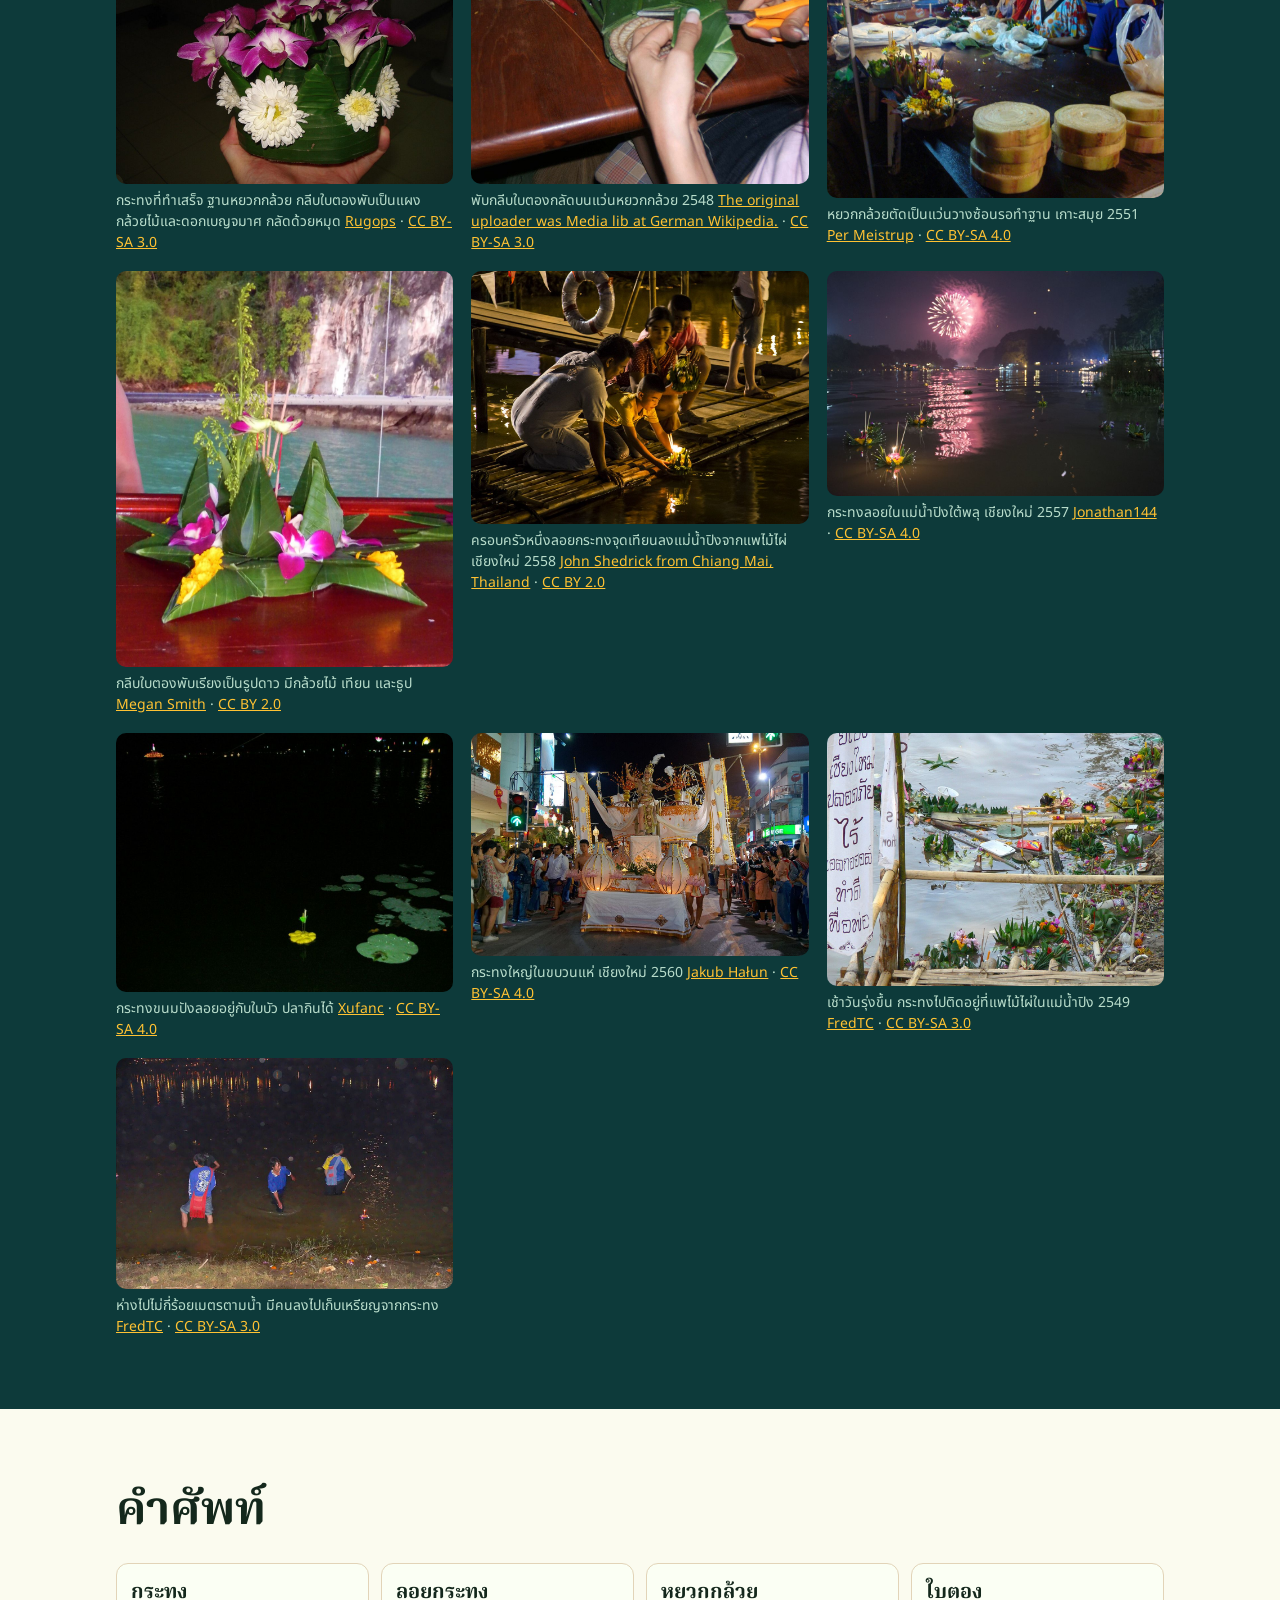
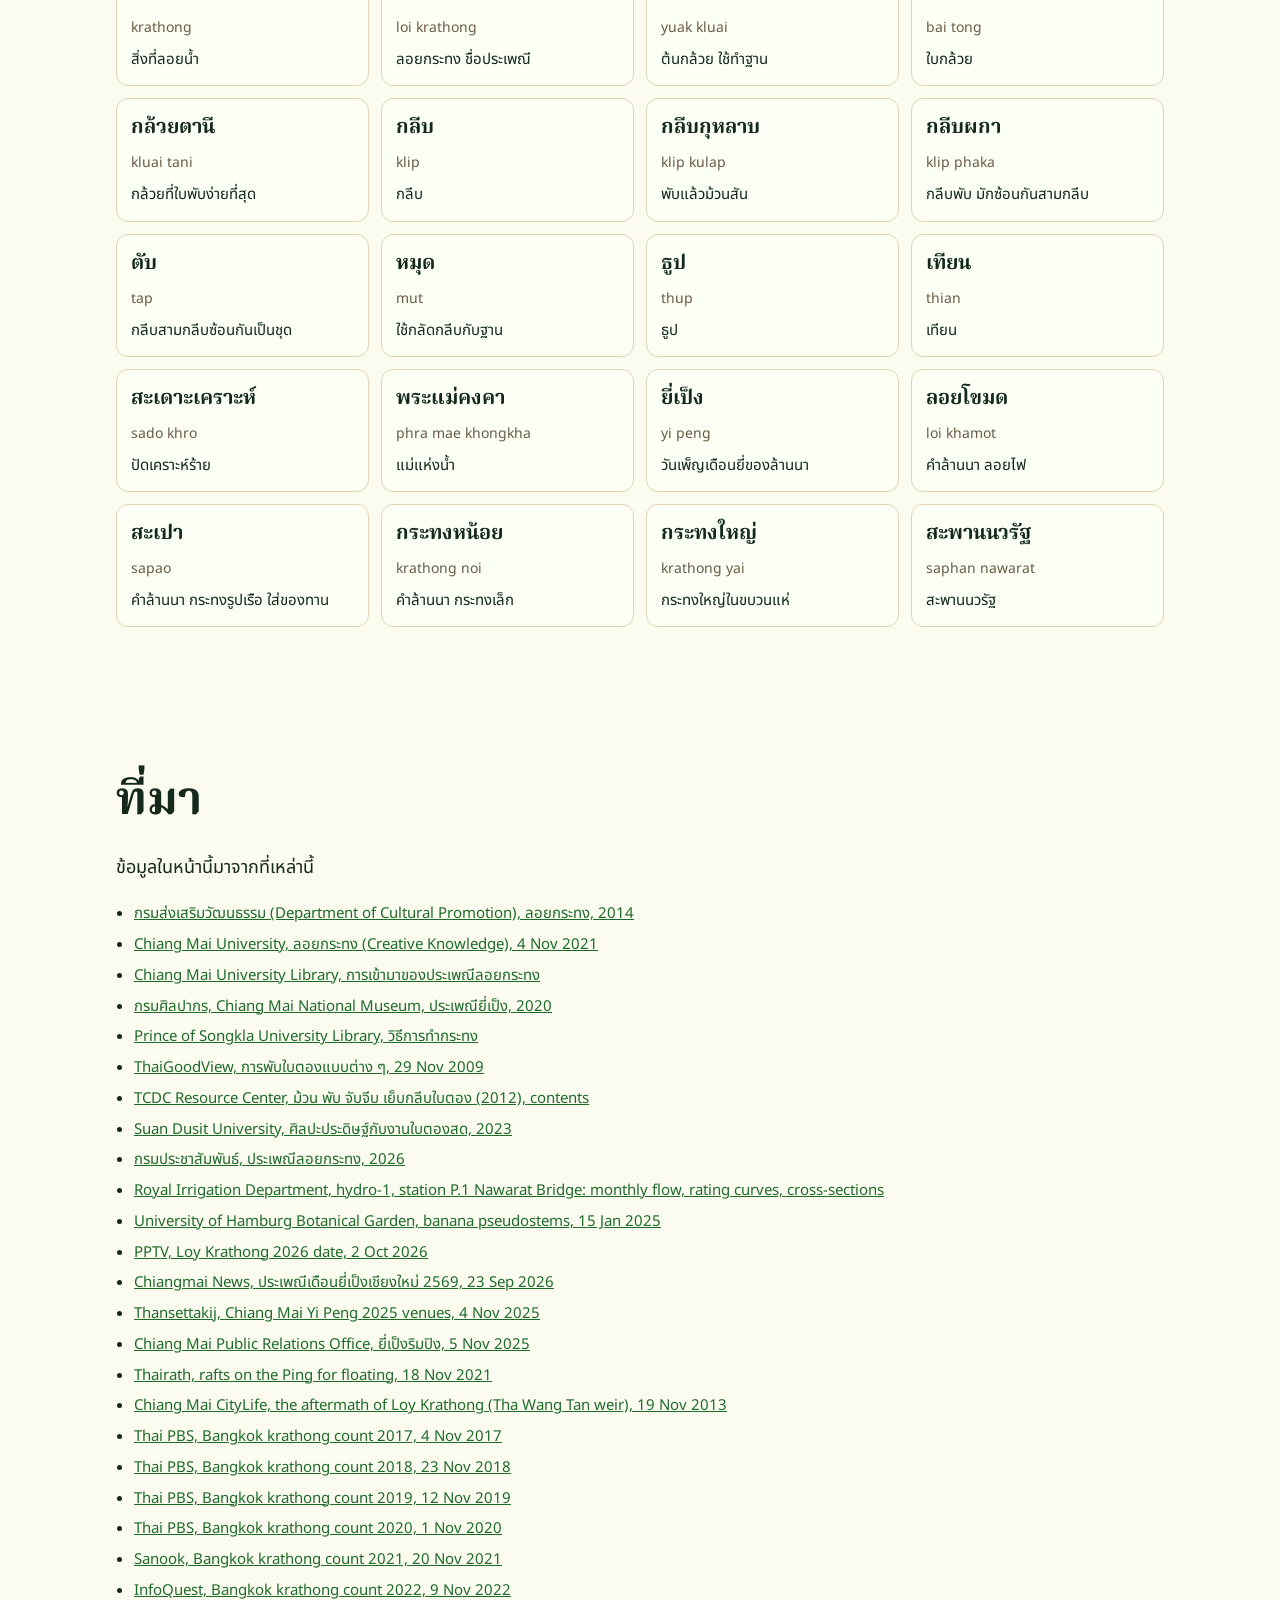
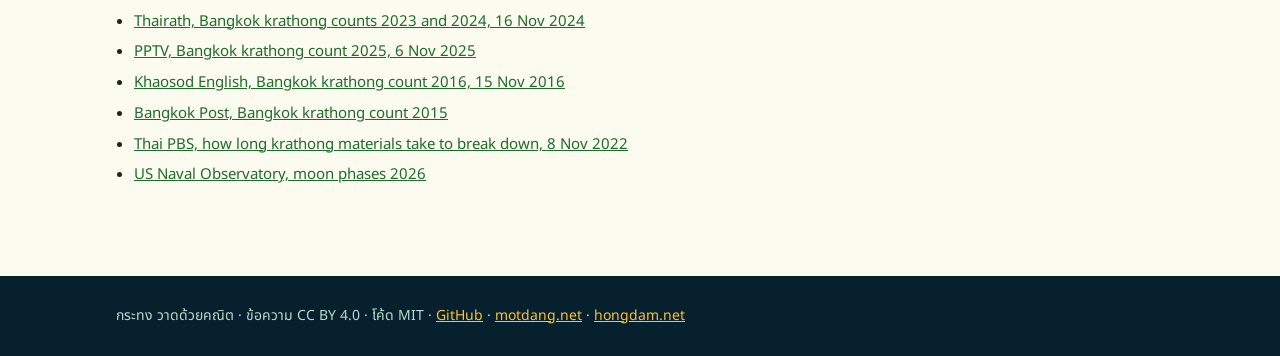
==== commit ae977786: "Take aggregator links off Co-Authored-By: Claude Opus 5.5 <noreply@anthropic.com>" ====
--- a/docs/th/index.html
+++ b/docs/th/index.html
@@ -183,7 +183,7 @@
 <p class="legend"><span><i style="background:#3c9c45"></i>วัสดุธรรมชาติ</span><span><i style="background:#e05a7a"></i>โฟม</span><span><i style="background:#e3a23b"></i>ขนมปัง</span></p>
 <p>ปี 2568 กทม. นับกระทงขนมปังแยกเป็นครั้งแรก 39,103 ใบ สำนักสิ่งแวดล้อมให้ตัวเลขว่า หยวกกล้วยและใบตองย่อยสลายในราว 14 วัน ขนมปังและโคนไอศกรีมราว 3 วัน โฟมราว 50 ปี ค้นข่าวไทยและอังกฤษปี 2556–2568 แล้ว ไม่พบตัวเลขของเชียงใหม่</p><p class="note">ตัวเลขของกรุงเทพมหานคร ตามที่ไทยพีบีเอส สนุก อินโฟเควสท์ ไทยรัฐ พีพีทีวี ข่าวสดอิงลิช และบางกอกโพสต์รายงาน ปี 2558 และ 2559 มาจากข่าวภาษาอังกฤษ</p></div></section>
 <section id="yipeng" class="sec"><div class="in"><p class="kick">2569</p><h2>วันอังคารที่ 24 พฤศจิกายน</h2><p>ลอยกระทงปี 2569 ตรงกับวันอังคารที่ 24 พฤศจิกายน ขึ้น 15 ค่ำ เดือน 12 ประเพณียี่เป็งของเทศบาลนครเชียงใหม่จัด 23–25 พฤศจิกายน</p>
-<div class="dates"><div><b>จ. 23 พ.ย.</b><span>เริ่มงานยี่เป็งของเทศบาล</span></div><div><b>อ. 24 พ.ย.</b><span>เพ็ญ 21:53 น. คืนลอยกระทง</span></div><div><b>พ. 25 พ.ย.</b><span>ขบวนแห่กระทงใหญ่</span></div></div><p><a href="https://klook.tpx.li/cTRLZEBu" rel="sponsored nofollow noopener" target="_blank">บัตรงานยี่เป็ง · Klook</a> <small class="paid">ลิงก์มีค่าตอบแทน: เว็บนี้ได้ค่าแนะนำเมื่อคุณจองผ่านลิงก์นี้</small></p><p>ปี 2568 คนในเมืองลอยกระทงที่ข่วงประตูท่าแพ ถนนท่าแพ สำนักงานเทศบาล คลองแม่ข่า ท่าน้ำศรีโขง และเชิงสะพานนวรัฐ เทศบาลผูกแพไม้ไผ่ไว้ในแม่น้ำปิงหน้าสำนักงานให้คนลงไปลอย</p><p>เทศบาลขอให้โรงแรมห้ามแขกปล่อยโคมลอยในเขตเมือง</p>
+<div class="dates"><div><b>จ. 23 พ.ย.</b><span>เริ่มงานยี่เป็งของเทศบาล</span></div><div><b>อ. 24 พ.ย.</b><span>เพ็ญ 21:53 น. คืนลอยกระทง</span></div><div><b>พ. 25 พ.ย.</b><span>ขบวนแห่กระทงใหญ่</span></div></div><p>ปี 2568 คนในเมืองลอยกระทงที่ข่วงประตูท่าแพ ถนนท่าแพ สำนักงานเทศบาล คลองแม่ข่า ท่าน้ำศรีโขง และเชิงสะพานนวรัฐ เทศบาลผูกแพไม้ไผ่ไว้ในแม่น้ำปิงหน้าสำนักงานให้คนลงไปลอย</p><p>เทศบาลขอให้โรงแรมห้ามแขกปล่อยโคมลอยในเขตเมือง</p>
 <a class="sib" href="https://motdang.net/sites/khom-loi/th/"><img src="https://motdang.net/sites/khom-loi/icon.svg" width="48" height="48" alt=""><span><b>โคมลอย วาดด้วยคณิต</b> คืนเดียวกันบนท้องฟ้า โคมลอยขึ้นเพราะอะไร ขึ้นสูงแค่ไหน และไปตกที่ไหน</span></a></div></section>
 <section id="pictures" class="sec rock"><div class="in"><p class="kick">ภาพ</p><h2>กระทง ตอนทำและตอนลอย</h2><div class="ph"><figure><img loading="lazy" src="../img/01-finished.jpg" width="1200" height="900" alt="กระทงที่ทำเสร็จ ฐานหยวกกล้วย กลีบใบตองพับเป็นแผง กล้วยไม้และดอกเบญจมาศ กลัดด้วยหมุด"><figcaption>กระทงที่ทำเสร็จ ฐานหยวกกล้วย กลีบใบตองพับเป็นแผง กล้วยไม้และดอกเบญจมาศ กลัดด้วยหมุด <a href="https://commons.wikimedia.org/wiki/File:A_hand-made_Loi_Krathong.jpg">Rugops</a> · <a href="https://creativecommons.org/licenses/by-sa/3.0/">CC BY-SA 3.0</a></figcaption></figure><figure><img loading="lazy" src="../img/02-folding-onto-trunk.jpg" width="1200" height="900" alt="พับกลีบใบตองกลัดบนแว่นหยวกกล้วย 2548"><figcaption>พับกลีบใบตองกลัดบนแว่นหยวกกล้วย 2548 <a href="https://commons.wikimedia.org/wiki/File:Loi_krathong0.jpg">The original uploader was Media lib at German Wikipedia.</a> · <a href="https://creativecommons.org/licenses/by-sa/3.0/">CC BY-SA 3.0</a></figcaption></figure><figure><img loading="lazy" src="../img/03-trunk-slices.jpg" width="1024" height="810" alt="หยวกกล้วยตัดเป็นแว่นวางซ้อนรอทำฐาน เกาะสมุย 2551"><figcaption>หยวกกล้วยตัดเป็นแว่นวางซ้อนรอทำฐาน เกาะสมุย 2551 <a href="https://commons.wikimedia.org/wiki/File:Loy_Krathong_2008_DSC01086e.jpg">Per Meistrup</a> · <a href="https://creativecommons.org/licenses/by-sa/4.0/">CC BY-SA 4.0</a></figcaption></figure><figure><img loading="lazy" src="../img/04-leaf-star.jpg" width="1023" height="1200" alt="กลีบใบตองพับเรียงเป็นรูปดาว มีกล้วยไม้ เทียน และธูป"><figcaption>กลีบใบตองพับเรียงเป็นรูปดาว มีกล้วยไม้ เทียน และธูป <a href="https://commons.wikimedia.org/wiki/File:Loi_Krathong_banana_offerings.jpg">Megan Smith</a> · <a href="https://creativecommons.org/licenses/by/2.0/">CC BY 2.0</a></figcaption></figure><figure><img loading="lazy" src="../img/05-from-the-raft.jpg" width="1200" height="901" alt="ครอบครัวหนึ่งลอยกระทงจุดเทียนลงแม่น้ำปิงจากแพไม้ไผ่ เชียงใหม่ 2558"><figcaption>ครอบครัวหนึ่งลอยกระทงจุดเทียนลงแม่น้ำปิงจากแพไม้ไผ่ เชียงใหม่ 2558 <a href="https://commons.wikimedia.org/wiki/File:Thai_people_setting_their_candle-lit_krathongs_in_the_Ping_river_at_night_during_Loy_Krathong_2015-10_(22715933524).jpg">John Shedrick from Chiang Mai, Thailand</a> · <a href="https://creativecommons.org/licenses/by/2.0/">CC BY 2.0</a></figcaption></figure><figure><img loading="lazy" src="../img/06-ping-fireworks.jpg" width="1024" height="683" alt="กระทงลอยในแม่น้ำปิงใต้พลุ เชียงใหม่ 2557"><figcaption>กระทงลอยในแม่น้ำปิงใต้พลุ เชียงใหม่ 2557 <a href="https://commons.wikimedia.org/wiki/File:LoyKrathong2014.jpg">Jonathan144</a> · <a href="https://creativecommons.org/licenses/by-sa/4.0/">CC BY-SA 4.0</a></figcaption></figure><figure><img loading="lazy" src="../img/07-bread.jpg" width="1010" height="775" alt="กระทงขนมปังลอยอยู่กับใบบัว ปลากินได้"><figcaption>กระทงขนมปังลอยอยู่กับใบบัว ปลากินได้ <a href="https://commons.wikimedia.org/wiki/File:Fish-food_krathong4.JPG">Xufanc</a> · <a href="https://creativecommons.org/licenses/by-sa/4.0/">CC BY-SA 4.0</a></figcaption></figure><figure><img loading="lazy" src="../img/08-krathong-yai.jpg" width="1200" height="795" alt="กระทงใหญ่ในขบวนแห่ เชียงใหม่ 2560"><figcaption>กระทงใหญ่ในขบวนแห่ เชียงใหม่ 2560 <a href="https://commons.wikimedia.org/wiki/File:20171104_Loi_Krathong_in_Chiang_Mai_9573_DxO.jpg">Jakub Hałun</a> · <a href="https://creativecommons.org/licenses/by-sa/4.0/">CC BY-SA 4.0</a></figcaption></figure><figure><img loading="lazy" src="../img/09-morning-after.jpg" width="1200" height="900" alt="เช้าวันรุ่งขึ้น กระทงไปติดอยู่ที่แพไม้ไผ่ในแม่น้ำปิง 2549"><figcaption>เช้าวันรุ่งขึ้น กระทงไปติดอยู่ที่แพไม้ไผ่ในแม่น้ำปิง 2549 <a href="https://commons.wikimedia.org/wiki/File:Loy_Krathong_the_morning_after_P1010830a.jpg">FredTC</a> · <a href="https://creativecommons.org/licenses/by-sa/3.0/">CC BY-SA 3.0</a></figcaption></figure><figure><img loading="lazy" src="../img/10-coin-collectors.jpg" width="1200" height="823" alt="ห่างไปไม่กี่ร้อยเมตรตามน้ำ มีคนลงไปเก็บเหรียญจากกระทง"><figcaption>ห่างไปไม่กี่ร้อยเมตรตามน้ำ มีคนลงไปเก็บเหรียญจากกระทง <a href="https://commons.wikimedia.org/wiki/File:LoyKrathongCoinCollectorsP1010900.jpg">FredTC</a> · <a href="https://creativecommons.org/licenses/by-sa/3.0/">CC BY-SA 3.0</a></figcaption></figure></div></div></section>
 <section id="words" class="sec"><div class="in"><h2>คำศัพท์</h2><div class="glos"><div><b>กระทง</b><i>krathong</i><p>สิ่งที่ลอยน้ำ</p></div><div><b>ลอยกระทง</b><i>loi krathong</i><p>ลอยกระทง ชื่อประเพณี</p></div><div><b>หยวกกล้วย</b><i>yuak kluai</i><p>ต้นกล้วย ใช้ทำฐาน</p></div><div><b>ใบตอง</b><i>bai tong</i><p>ใบกล้วย</p></div><div><b>กล้วยตานี</b><i>kluai tani</i><p>กล้วยที่ใบพับง่ายที่สุด</p></div><div><b>กลีบ</b><i>klip</i><p>กลีบ</p></div><div><b>กลีบกุหลาบ</b><i>klip kulap</i><p>พับแล้วม้วนสัน</p></div><div><b>กลีบผกา</b><i>klip phaka</i><p>กลีบพับ มักซ้อนกันสามกลีบ</p></div><div><b>ตับ</b><i>tap</i><p>กลีบสามกลีบซ้อนกันเป็นชุด</p></div><div><b>หมุด</b><i>mut</i><p>ใช้กลัดกลีบกับฐาน</p></div><div><b>ธูป</b><i>thup</i><p>ธูป</p></div><div><b>เทียน</b><i>thian</i><p>เทียน</p></div><div><b>สะเดาะเคราะห์</b><i>sado khro</i><p>ปัดเคราะห์ร้าย</p></div><div><b>พระแม่คงคา</b><i>phra mae khongkha</i><p>แม่แห่งน้ำ</p></div><div><b>ยี่เป็ง</b><i>yi peng</i><p>วันเพ็ญเดือนยี่ของล้านนา</p></div><div><b>ลอยโขมด</b><i>loi khamot</i><p>คำล้านนา ลอยไฟ</p></div><div><b>สะเปา</b><i>sapao</i><p>คำล้านนา กระทงรูปเรือ ใส่ของทาน</p></div><div><b>กระทงหน้อย</b><i>krathong noi</i><p>คำล้านนา กระทงเล็ก</p></div><div><b>กระทงใหญ่</b><i>krathong yai</i><p>กระทงใหญ่ในขบวนแห่</p></div><div><b>สะพานนวรัฐ</b><i>saphan nawarat</i><p>สะพานนวรัฐ</p></div></div></div></section>
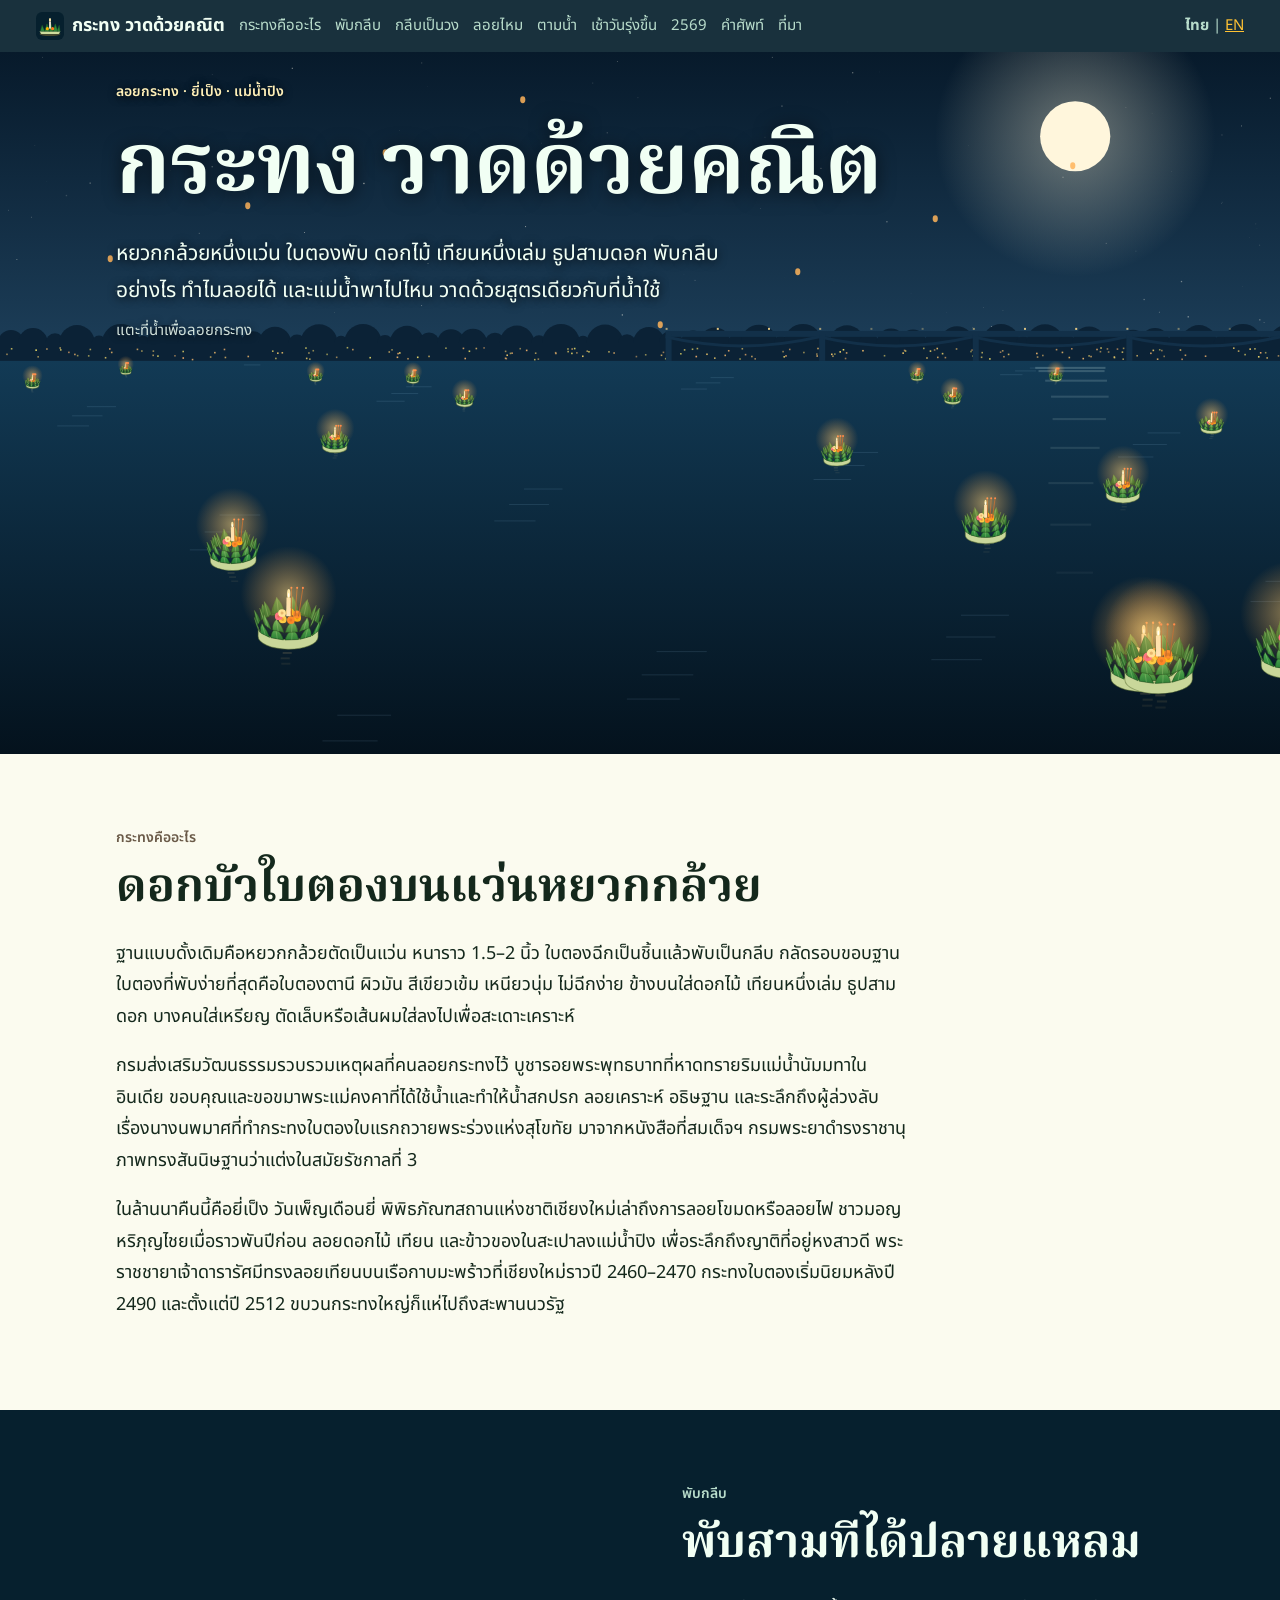
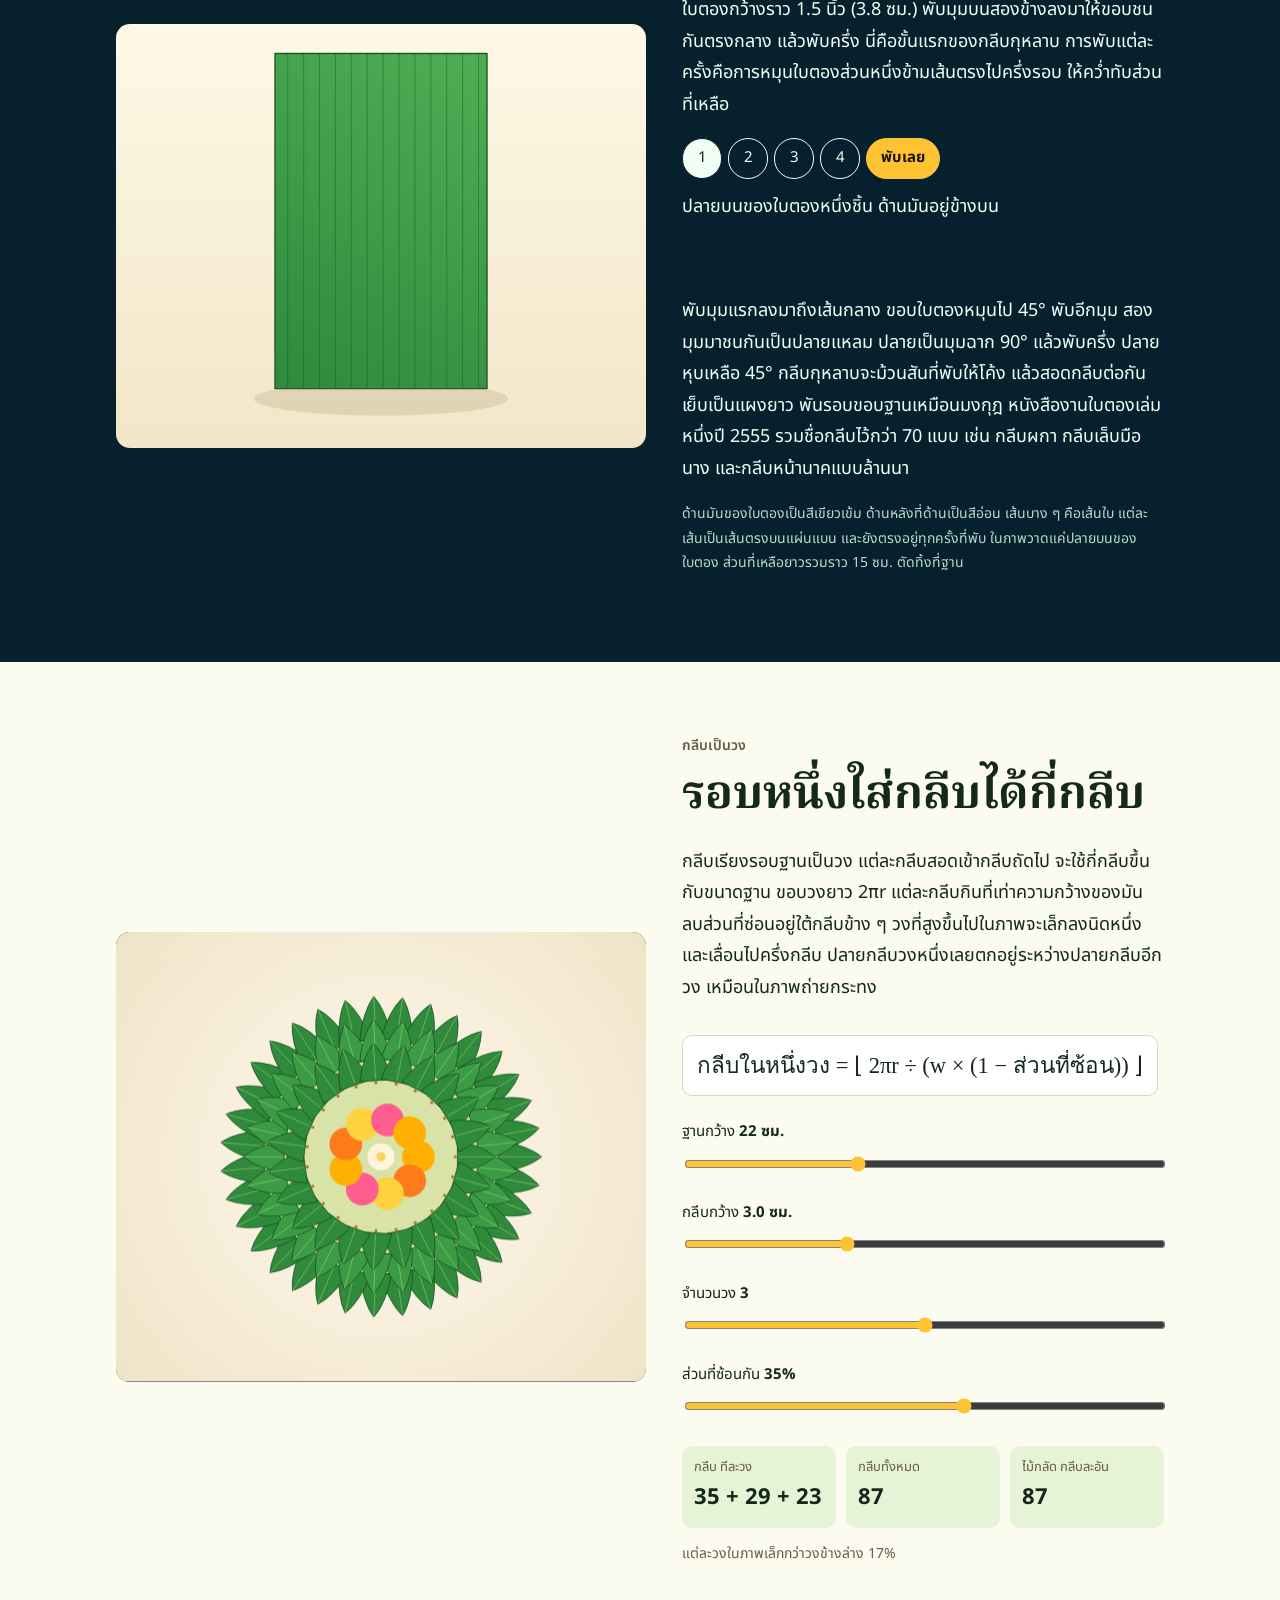
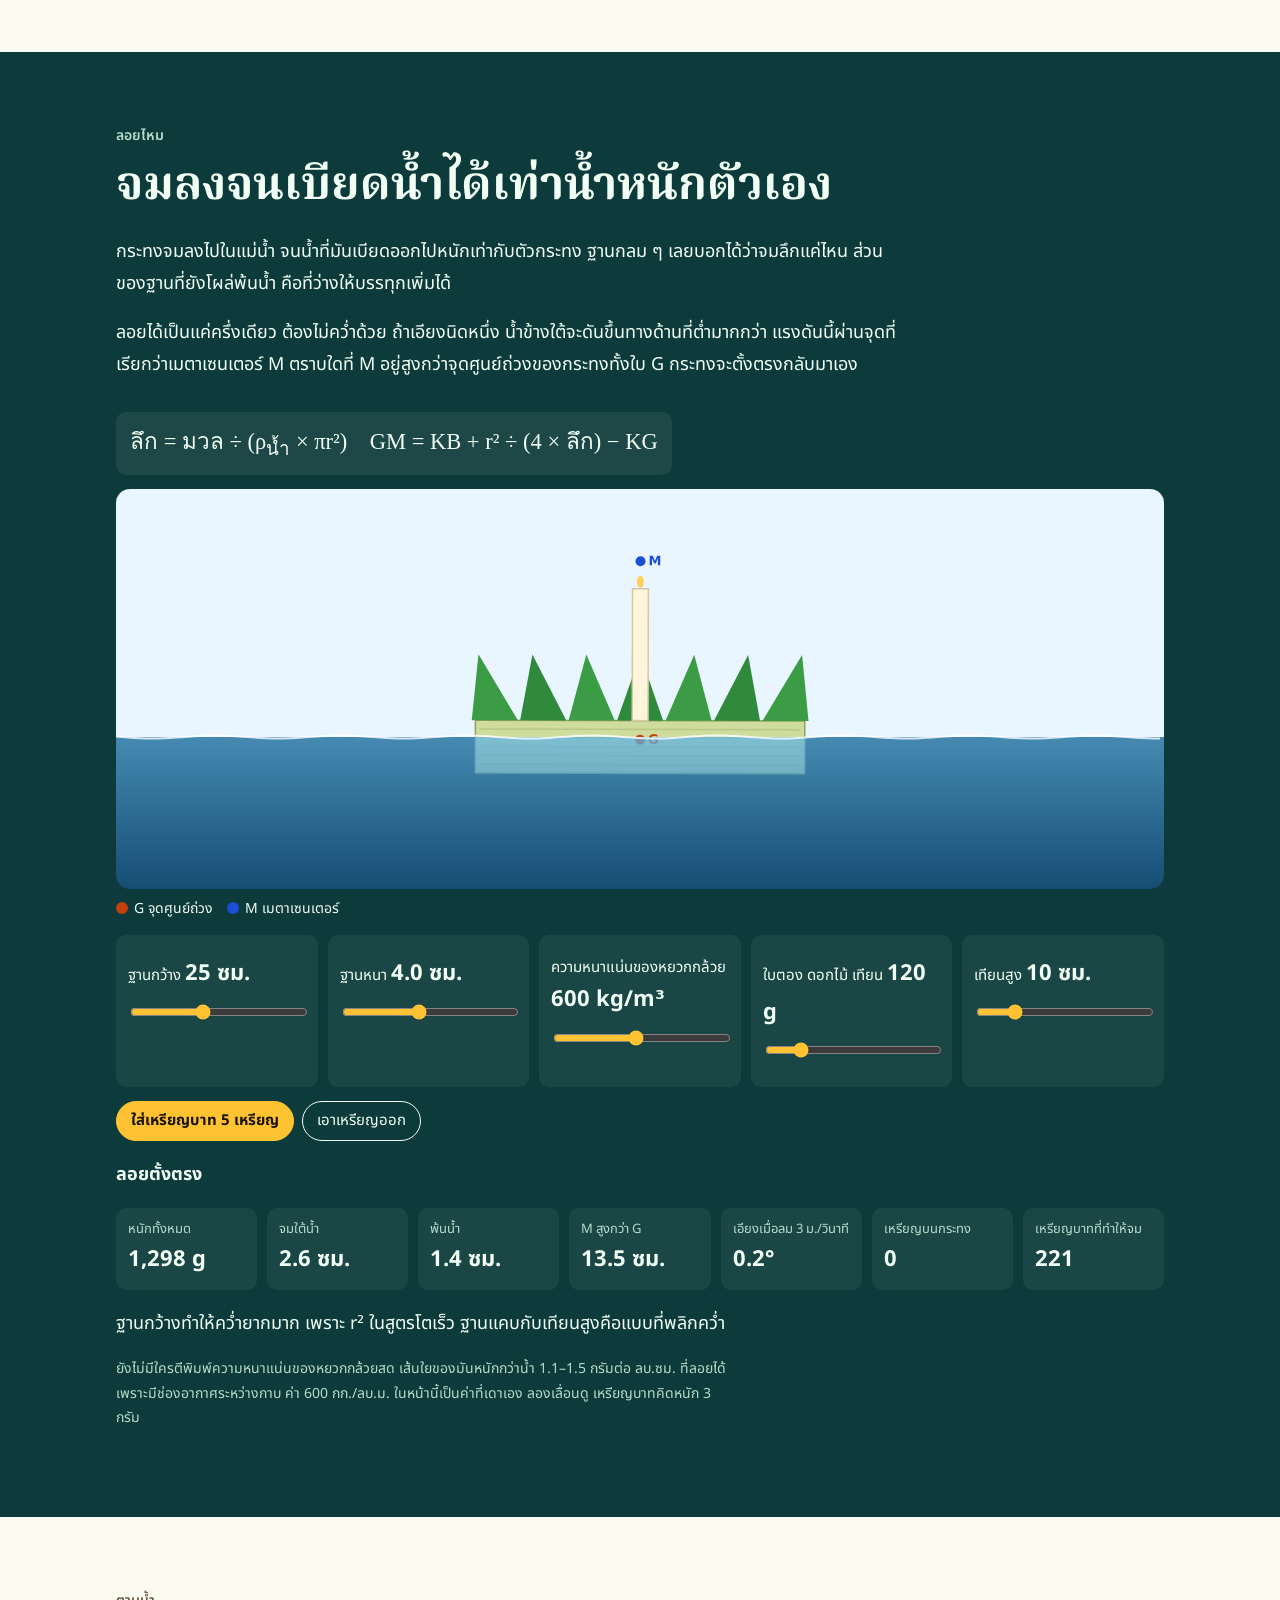
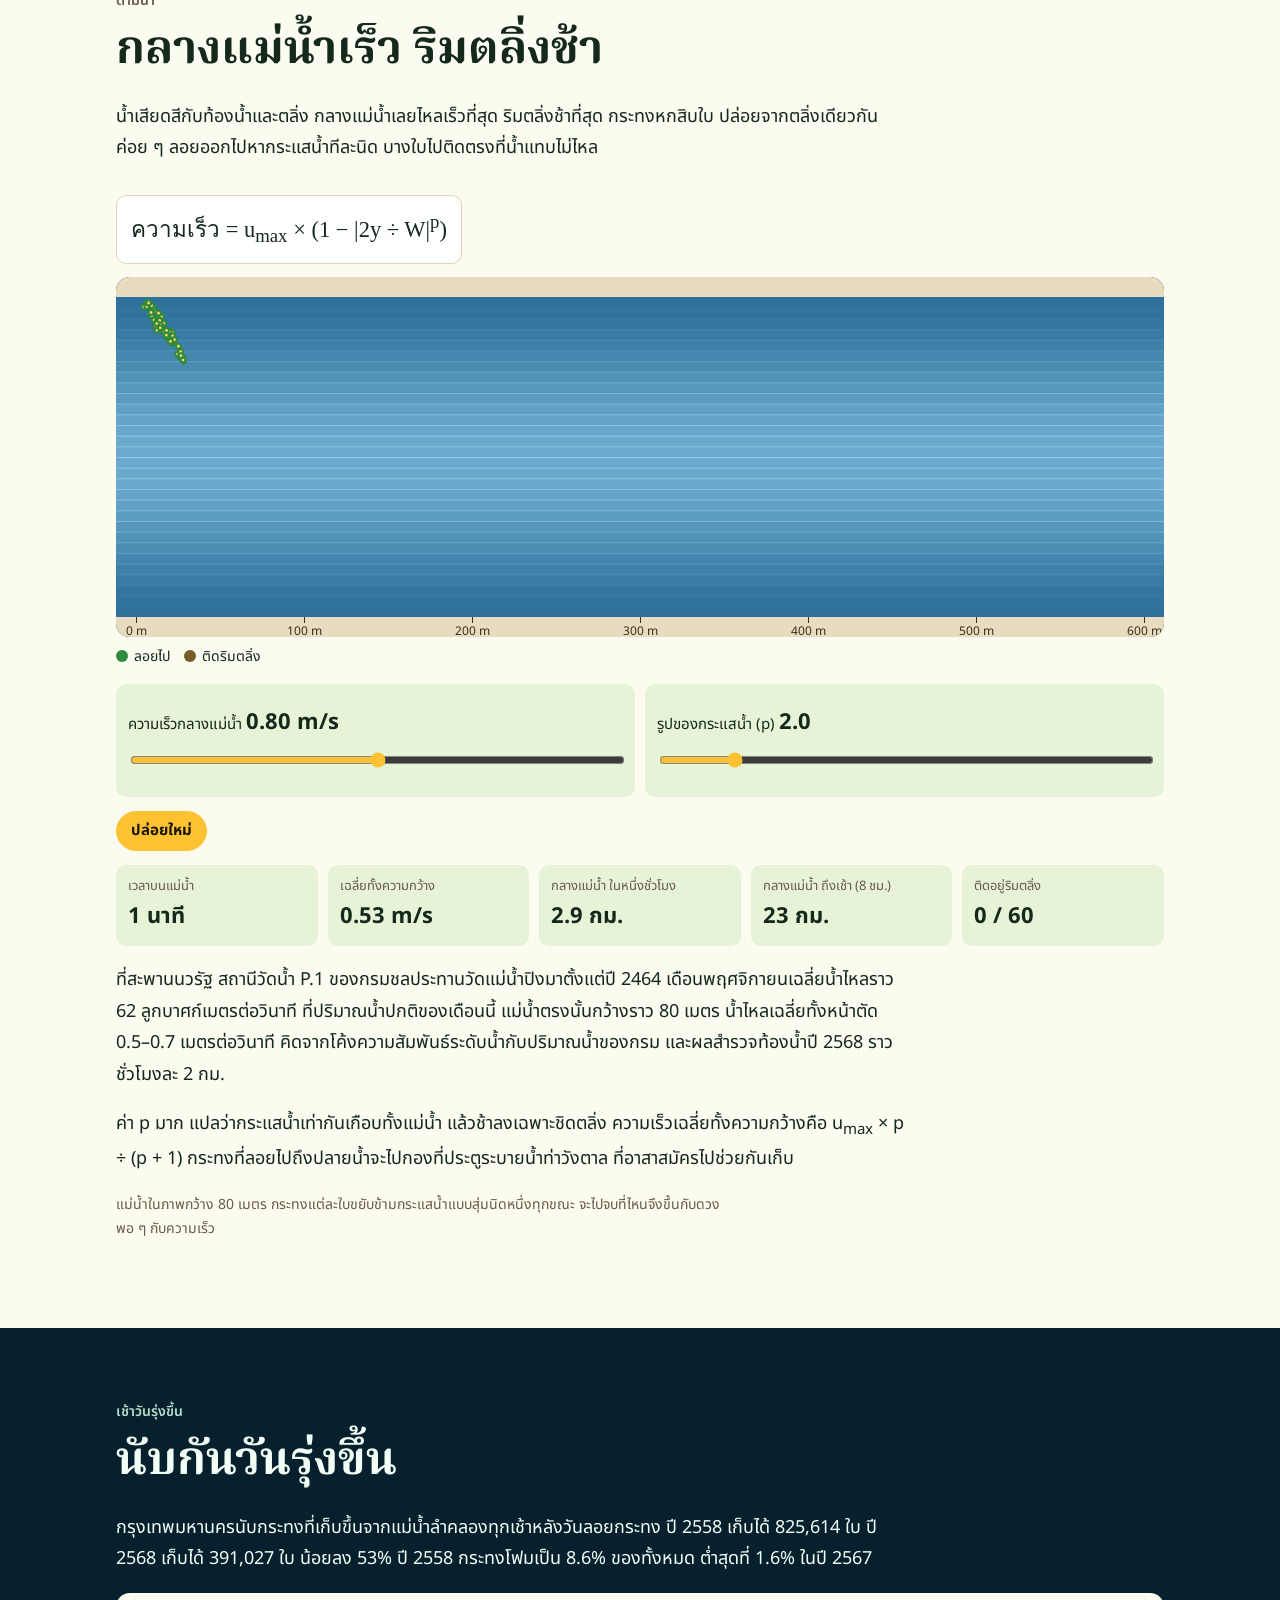
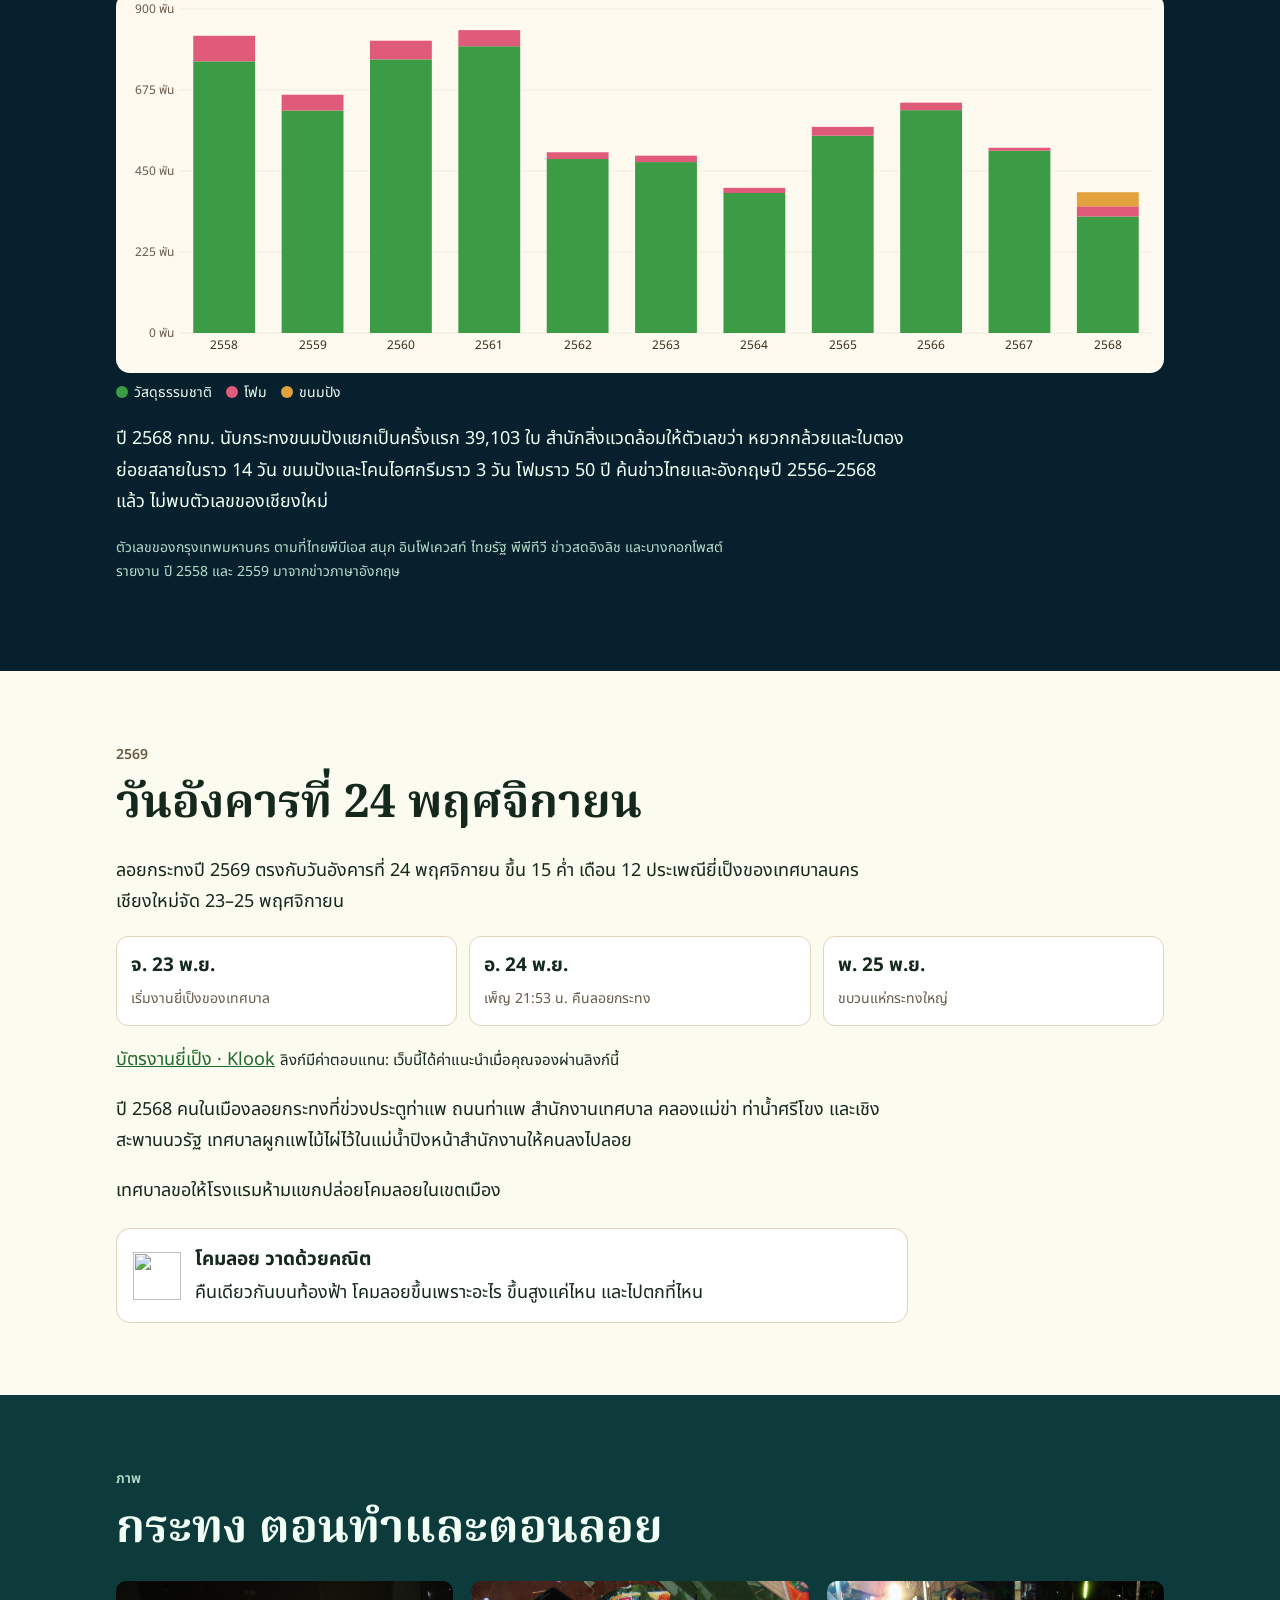
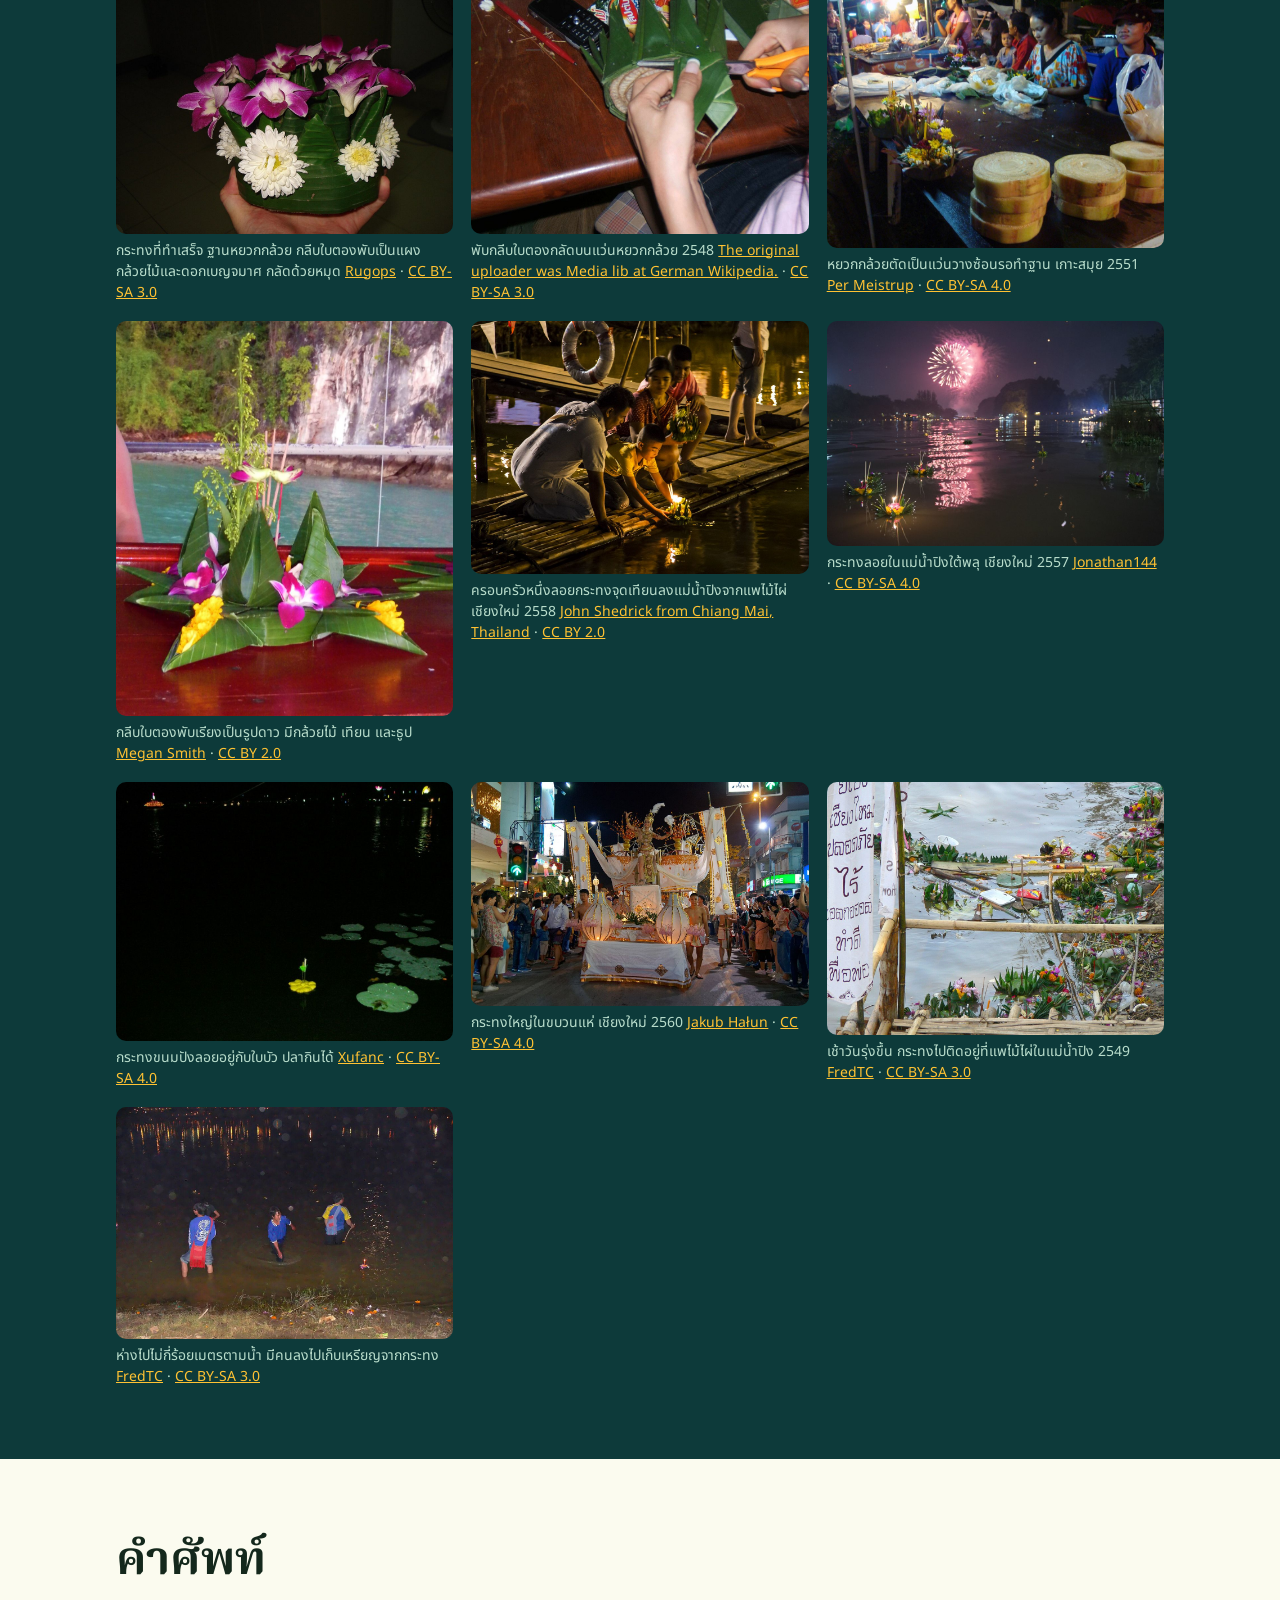
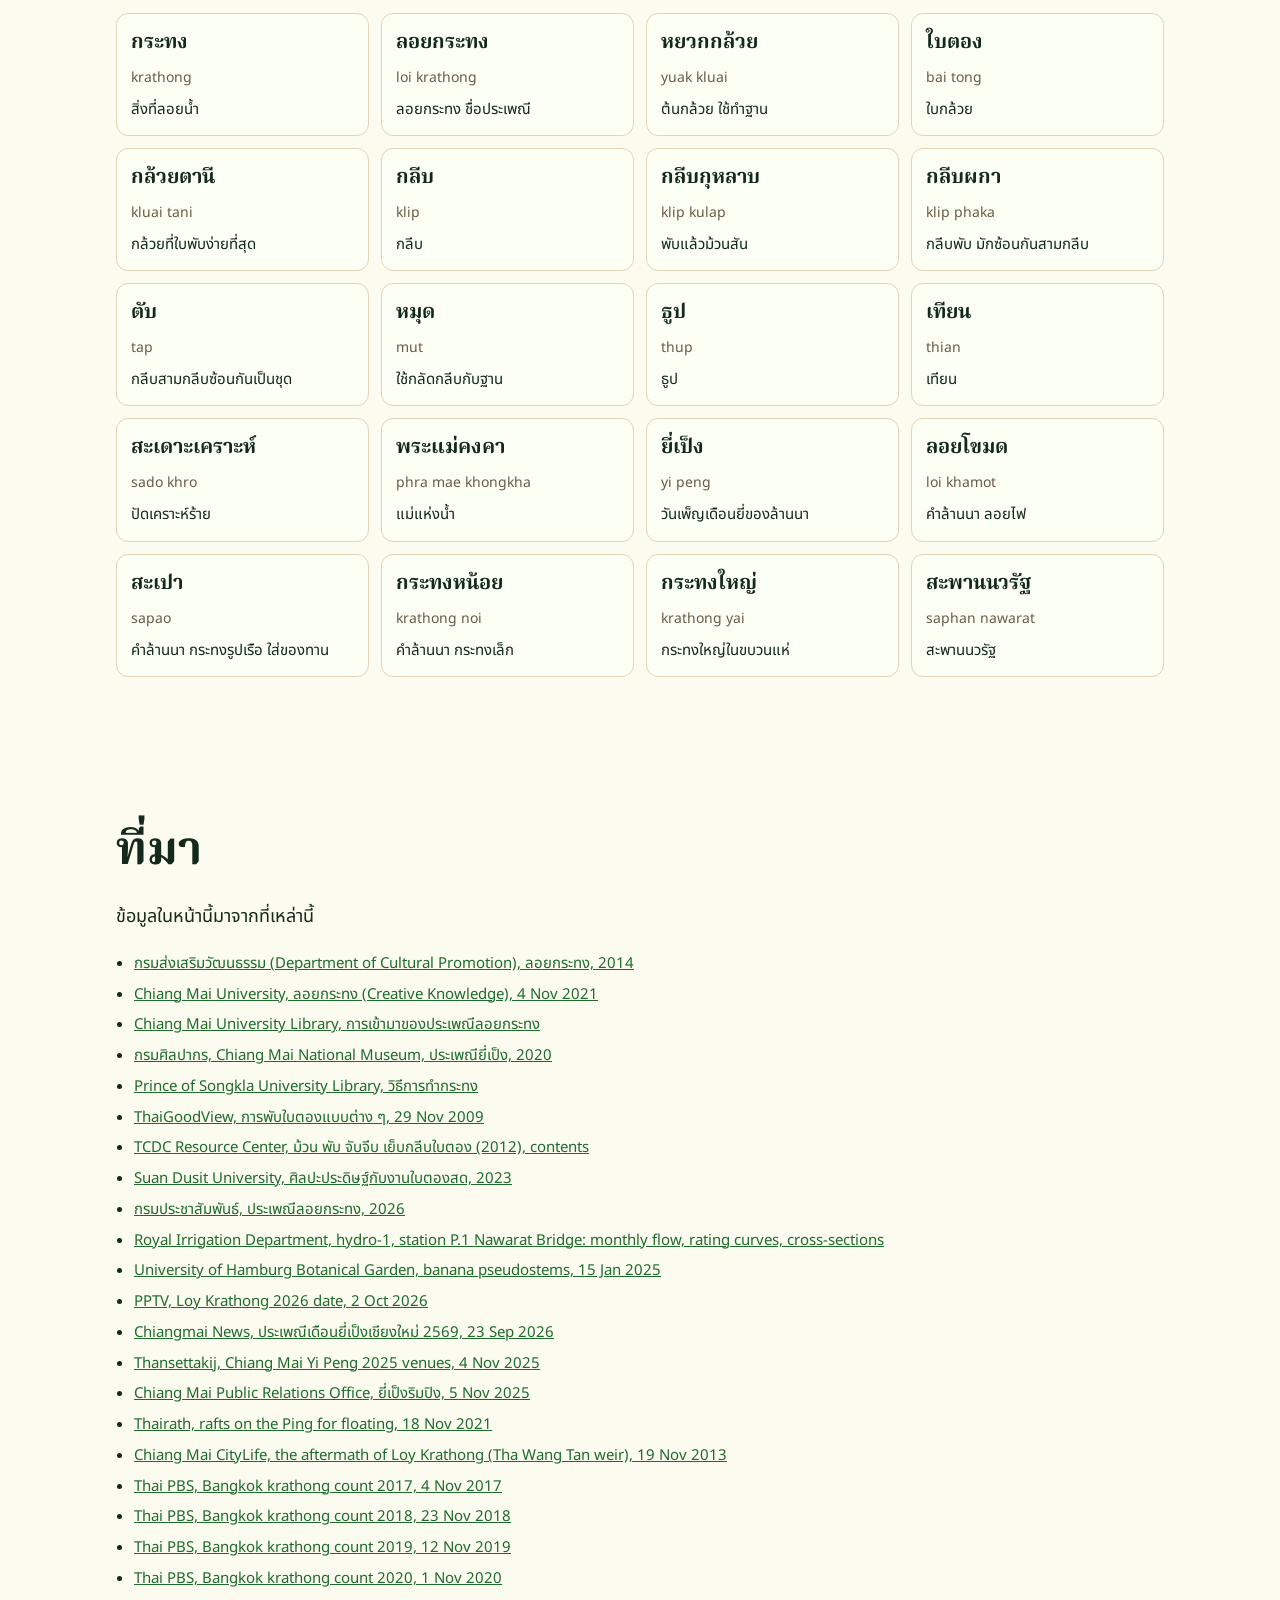
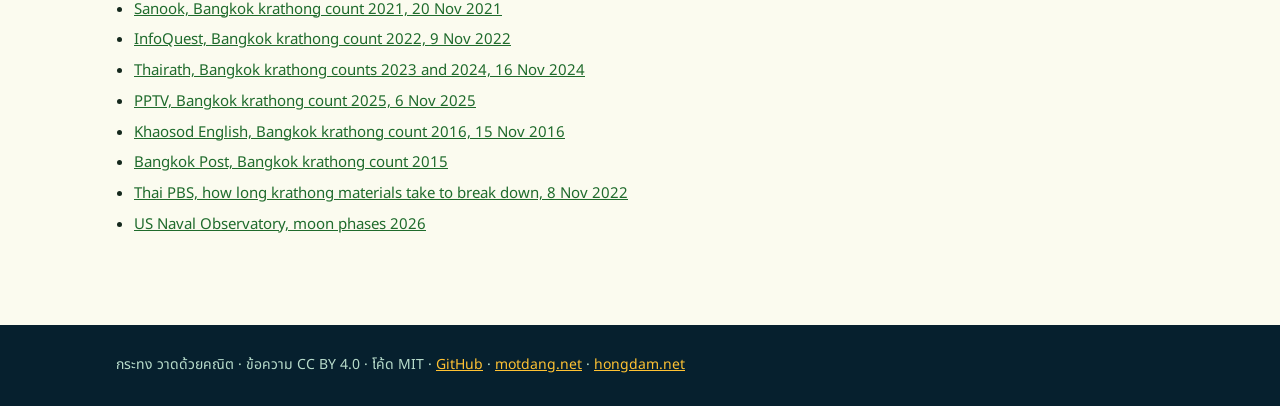
==== commit 5e28c9a9: "Fill paid links from affiliate-slots Co-Authored-By: Claude Opus 5.5 <noreply@anthropic.com>" ====
--- a/docs/th/index.html
+++ b/docs/th/index.html
@@ -183,7 +183,7 @@
 <p class="legend"><span><i style="background:#3c9c45"></i>วัสดุธรรมชาติ</span><span><i style="background:#e05a7a"></i>โฟม</span><span><i style="background:#e3a23b"></i>ขนมปัง</span></p>
 <p>ปี 2568 กทม. นับกระทงขนมปังแยกเป็นครั้งแรก 39,103 ใบ สำนักสิ่งแวดล้อมให้ตัวเลขว่า หยวกกล้วยและใบตองย่อยสลายในราว 14 วัน ขนมปังและโคนไอศกรีมราว 3 วัน โฟมราว 50 ปี ค้นข่าวไทยและอังกฤษปี 2556–2568 แล้ว ไม่พบตัวเลขของเชียงใหม่</p><p class="note">ตัวเลขของกรุงเทพมหานคร ตามที่ไทยพีบีเอส สนุก อินโฟเควสท์ ไทยรัฐ พีพีทีวี ข่าวสดอิงลิช และบางกอกโพสต์รายงาน ปี 2558 และ 2559 มาจากข่าวภาษาอังกฤษ</p></div></section>
 <section id="yipeng" class="sec"><div class="in"><p class="kick">2569</p><h2>วันอังคารที่ 24 พฤศจิกายน</h2><p>ลอยกระทงปี 2569 ตรงกับวันอังคารที่ 24 พฤศจิกายน ขึ้น 15 ค่ำ เดือน 12 ประเพณียี่เป็งของเทศบาลนครเชียงใหม่จัด 23–25 พฤศจิกายน</p>
-<div class="dates"><div><b>จ. 23 พ.ย.</b><span>เริ่มงานยี่เป็งของเทศบาล</span></div><div><b>อ. 24 พ.ย.</b><span>เพ็ญ 21:53 น. คืนลอยกระทง</span></div><div><b>พ. 25 พ.ย.</b><span>ขบวนแห่กระทงใหญ่</span></div></div><p>ปี 2568 คนในเมืองลอยกระทงที่ข่วงประตูท่าแพ ถนนท่าแพ สำนักงานเทศบาล คลองแม่ข่า ท่าน้ำศรีโขง และเชิงสะพานนวรัฐ เทศบาลผูกแพไม้ไผ่ไว้ในแม่น้ำปิงหน้าสำนักงานให้คนลงไปลอย</p><p>เทศบาลขอให้โรงแรมห้ามแขกปล่อยโคมลอยในเขตเมือง</p>
+<div class="dates"><div><b>จ. 23 พ.ย.</b><span>เริ่มงานยี่เป็งของเทศบาล</span></div><div><b>อ. 24 พ.ย.</b><span>เพ็ญ 21:53 น. คืนลอยกระทง</span></div><div><b>พ. 25 พ.ย.</b><span>ขบวนแห่กระทงใหญ่</span></div></div><p><a href="https://klook.tpx.li/cTRLZEBu" rel="sponsored nofollow noopener" target="_blank">บัตรงานยี่เป็ง · Klook</a> <small class="paid">ลิงก์มีค่าตอบแทน: เว็บนี้ได้ค่าแนะนำเมื่อคุณจองผ่านลิงก์นี้</small></p><p>ปี 2568 คนในเมืองลอยกระทงที่ข่วงประตูท่าแพ ถนนท่าแพ สำนักงานเทศบาล คลองแม่ข่า ท่าน้ำศรีโขง และเชิงสะพานนวรัฐ เทศบาลผูกแพไม้ไผ่ไว้ในแม่น้ำปิงหน้าสำนักงานให้คนลงไปลอย</p><p>เทศบาลขอให้โรงแรมห้ามแขกปล่อยโคมลอยในเขตเมือง</p>
 <a class="sib" href="https://motdang.net/sites/khom-loi/th/"><img src="https://motdang.net/sites/khom-loi/icon.svg" width="48" height="48" alt=""><span><b>โคมลอย วาดด้วยคณิต</b> คืนเดียวกันบนท้องฟ้า โคมลอยขึ้นเพราะอะไร ขึ้นสูงแค่ไหน และไปตกที่ไหน</span></a></div></section>
 <section id="pictures" class="sec rock"><div class="in"><p class="kick">ภาพ</p><h2>กระทง ตอนทำและตอนลอย</h2><div class="ph"><figure><img loading="lazy" src="../img/01-finished.jpg" width="1200" height="900" alt="กระทงที่ทำเสร็จ ฐานหยวกกล้วย กลีบใบตองพับเป็นแผง กล้วยไม้และดอกเบญจมาศ กลัดด้วยหมุด"><figcaption>กระทงที่ทำเสร็จ ฐานหยวกกล้วย กลีบใบตองพับเป็นแผง กล้วยไม้และดอกเบญจมาศ กลัดด้วยหมุด <a href="https://commons.wikimedia.org/wiki/File:A_hand-made_Loi_Krathong.jpg">Rugops</a> · <a href="https://creativecommons.org/licenses/by-sa/3.0/">CC BY-SA 3.0</a></figcaption></figure><figure><img loading="lazy" src="../img/02-folding-onto-trunk.jpg" width="1200" height="900" alt="พับกลีบใบตองกลัดบนแว่นหยวกกล้วย 2548"><figcaption>พับกลีบใบตองกลัดบนแว่นหยวกกล้วย 2548 <a href="https://commons.wikimedia.org/wiki/File:Loi_krathong0.jpg">The original uploader was Media lib at German Wikipedia.</a> · <a href="https://creativecommons.org/licenses/by-sa/3.0/">CC BY-SA 3.0</a></figcaption></figure><figure><img loading="lazy" src="../img/03-trunk-slices.jpg" width="1024" height="810" alt="หยวกกล้วยตัดเป็นแว่นวางซ้อนรอทำฐาน เกาะสมุย 2551"><figcaption>หยวกกล้วยตัดเป็นแว่นวางซ้อนรอทำฐาน เกาะสมุย 2551 <a href="https://commons.wikimedia.org/wiki/File:Loy_Krathong_2008_DSC01086e.jpg">Per Meistrup</a> · <a href="https://creativecommons.org/licenses/by-sa/4.0/">CC BY-SA 4.0</a></figcaption></figure><figure><img loading="lazy" src="../img/04-leaf-star.jpg" width="1023" height="1200" alt="กลีบใบตองพับเรียงเป็นรูปดาว มีกล้วยไม้ เทียน และธูป"><figcaption>กลีบใบตองพับเรียงเป็นรูปดาว มีกล้วยไม้ เทียน และธูป <a href="https://commons.wikimedia.org/wiki/File:Loi_Krathong_banana_offerings.jpg">Megan Smith</a> · <a href="https://creativecommons.org/licenses/by/2.0/">CC BY 2.0</a></figcaption></figure><figure><img loading="lazy" src="../img/05-from-the-raft.jpg" width="1200" height="901" alt="ครอบครัวหนึ่งลอยกระทงจุดเทียนลงแม่น้ำปิงจากแพไม้ไผ่ เชียงใหม่ 2558"><figcaption>ครอบครัวหนึ่งลอยกระทงจุดเทียนลงแม่น้ำปิงจากแพไม้ไผ่ เชียงใหม่ 2558 <a href="https://commons.wikimedia.org/wiki/File:Thai_people_setting_their_candle-lit_krathongs_in_the_Ping_river_at_night_during_Loy_Krathong_2015-10_(22715933524).jpg">John Shedrick from Chiang Mai, Thailand</a> · <a href="https://creativecommons.org/licenses/by/2.0/">CC BY 2.0</a></figcaption></figure><figure><img loading="lazy" src="../img/06-ping-fireworks.jpg" width="1024" height="683" alt="กระทงลอยในแม่น้ำปิงใต้พลุ เชียงใหม่ 2557"><figcaption>กระทงลอยในแม่น้ำปิงใต้พลุ เชียงใหม่ 2557 <a href="https://commons.wikimedia.org/wiki/File:LoyKrathong2014.jpg">Jonathan144</a> · <a href="https://creativecommons.org/licenses/by-sa/4.0/">CC BY-SA 4.0</a></figcaption></figure><figure><img loading="lazy" src="../img/07-bread.jpg" width="1010" height="775" alt="กระทงขนมปังลอยอยู่กับใบบัว ปลากินได้"><figcaption>กระทงขนมปังลอยอยู่กับใบบัว ปลากินได้ <a href="https://commons.wikimedia.org/wiki/File:Fish-food_krathong4.JPG">Xufanc</a> · <a href="https://creativecommons.org/licenses/by-sa/4.0/">CC BY-SA 4.0</a></figcaption></figure><figure><img loading="lazy" src="../img/08-krathong-yai.jpg" width="1200" height="795" alt="กระทงใหญ่ในขบวนแห่ เชียงใหม่ 2560"><figcaption>กระทงใหญ่ในขบวนแห่ เชียงใหม่ 2560 <a href="https://commons.wikimedia.org/wiki/File:20171104_Loi_Krathong_in_Chiang_Mai_9573_DxO.jpg">Jakub Hałun</a> · <a href="https://creativecommons.org/licenses/by-sa/4.0/">CC BY-SA 4.0</a></figcaption></figure><figure><img loading="lazy" src="../img/09-morning-after.jpg" width="1200" height="900" alt="เช้าวันรุ่งขึ้น กระทงไปติดอยู่ที่แพไม้ไผ่ในแม่น้ำปิง 2549"><figcaption>เช้าวันรุ่งขึ้น กระทงไปติดอยู่ที่แพไม้ไผ่ในแม่น้ำปิง 2549 <a href="https://commons.wikimedia.org/wiki/File:Loy_Krathong_the_morning_after_P1010830a.jpg">FredTC</a> · <a href="https://creativecommons.org/licenses/by-sa/3.0/">CC BY-SA 3.0</a></figcaption></figure><figure><img loading="lazy" src="../img/10-coin-collectors.jpg" width="1200" height="823" alt="ห่างไปไม่กี่ร้อยเมตรตามน้ำ มีคนลงไปเก็บเหรียญจากกระทง"><figcaption>ห่างไปไม่กี่ร้อยเมตรตามน้ำ มีคนลงไปเก็บเหรียญจากกระทง <a href="https://commons.wikimedia.org/wiki/File:LoyKrathongCoinCollectorsP1010900.jpg">FredTC</a> · <a href="https://creativecommons.org/licenses/by-sa/3.0/">CC BY-SA 3.0</a></figcaption></figure></div></div></section>
 <section id="words" class="sec"><div class="in"><h2>คำศัพท์</h2><div class="glos"><div><b>กระทง</b><i>krathong</i><p>สิ่งที่ลอยน้ำ</p></div><div><b>ลอยกระทง</b><i>loi krathong</i><p>ลอยกระทง ชื่อประเพณี</p></div><div><b>หยวกกล้วย</b><i>yuak kluai</i><p>ต้นกล้วย ใช้ทำฐาน</p></div><div><b>ใบตอง</b><i>bai tong</i><p>ใบกล้วย</p></div><div><b>กล้วยตานี</b><i>kluai tani</i><p>กล้วยที่ใบพับง่ายที่สุด</p></div><div><b>กลีบ</b><i>klip</i><p>กลีบ</p></div><div><b>กลีบกุหลาบ</b><i>klip kulap</i><p>พับแล้วม้วนสัน</p></div><div><b>กลีบผกา</b><i>klip phaka</i><p>กลีบพับ มักซ้อนกันสามกลีบ</p></div><div><b>ตับ</b><i>tap</i><p>กลีบสามกลีบซ้อนกันเป็นชุด</p></div><div><b>หมุด</b><i>mut</i><p>ใช้กลัดกลีบกับฐาน</p></div><div><b>ธูป</b><i>thup</i><p>ธูป</p></div><div><b>เทียน</b><i>thian</i><p>เทียน</p></div><div><b>สะเดาะเคราะห์</b><i>sado khro</i><p>ปัดเคราะห์ร้าย</p></div><div><b>พระแม่คงคา</b><i>phra mae khongkha</i><p>แม่แห่งน้ำ</p></div><div><b>ยี่เป็ง</b><i>yi peng</i><p>วันเพ็ญเดือนยี่ของล้านนา</p></div><div><b>ลอยโขมด</b><i>loi khamot</i><p>คำล้านนา ลอยไฟ</p></div><div><b>สะเปา</b><i>sapao</i><p>คำล้านนา กระทงรูปเรือ ใส่ของทาน</p></div><div><b>กระทงหน้อย</b><i>krathong noi</i><p>คำล้านนา กระทงเล็ก</p></div><div><b>กระทงใหญ่</b><i>krathong yai</i><p>กระทงใหญ่ในขบวนแห่</p></div><div><b>สะพานนวรัฐ</b><i>saphan nawarat</i><p>สะพานนวรัฐ</p></div></div></div></section>
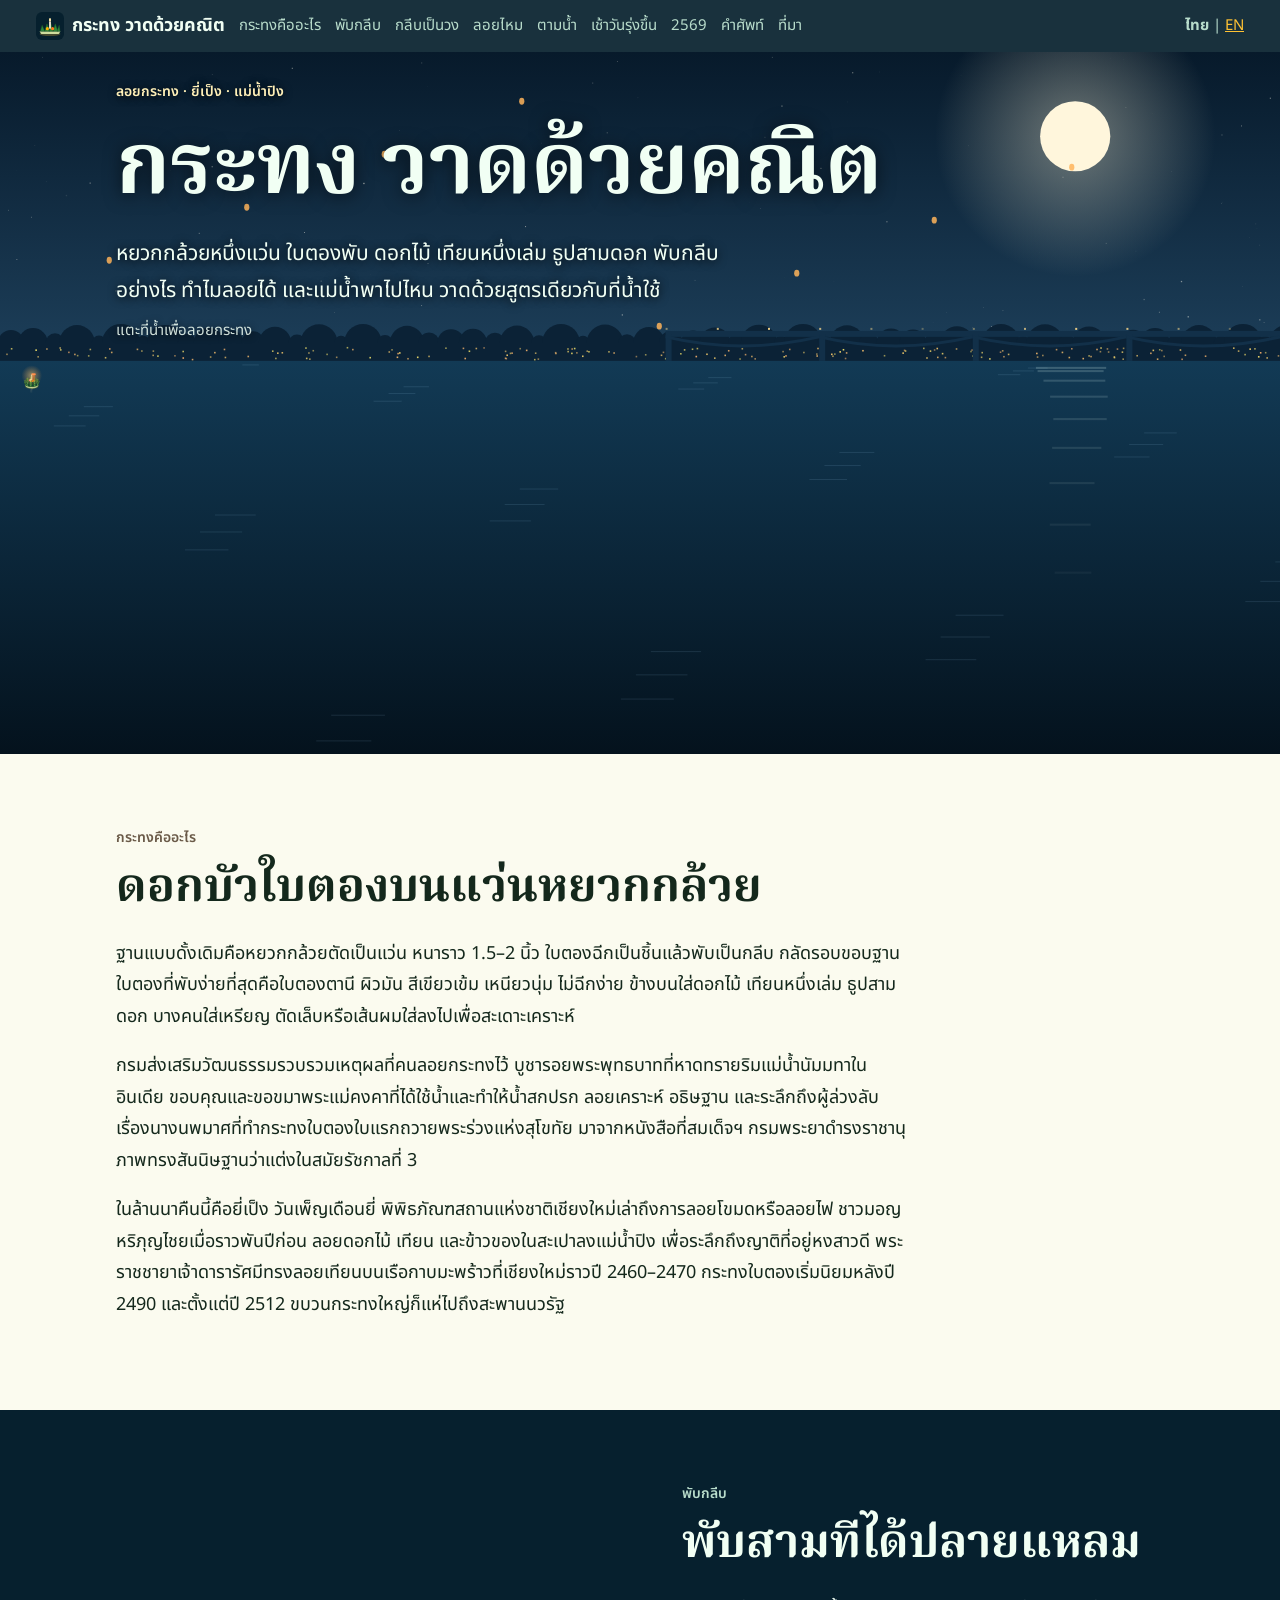
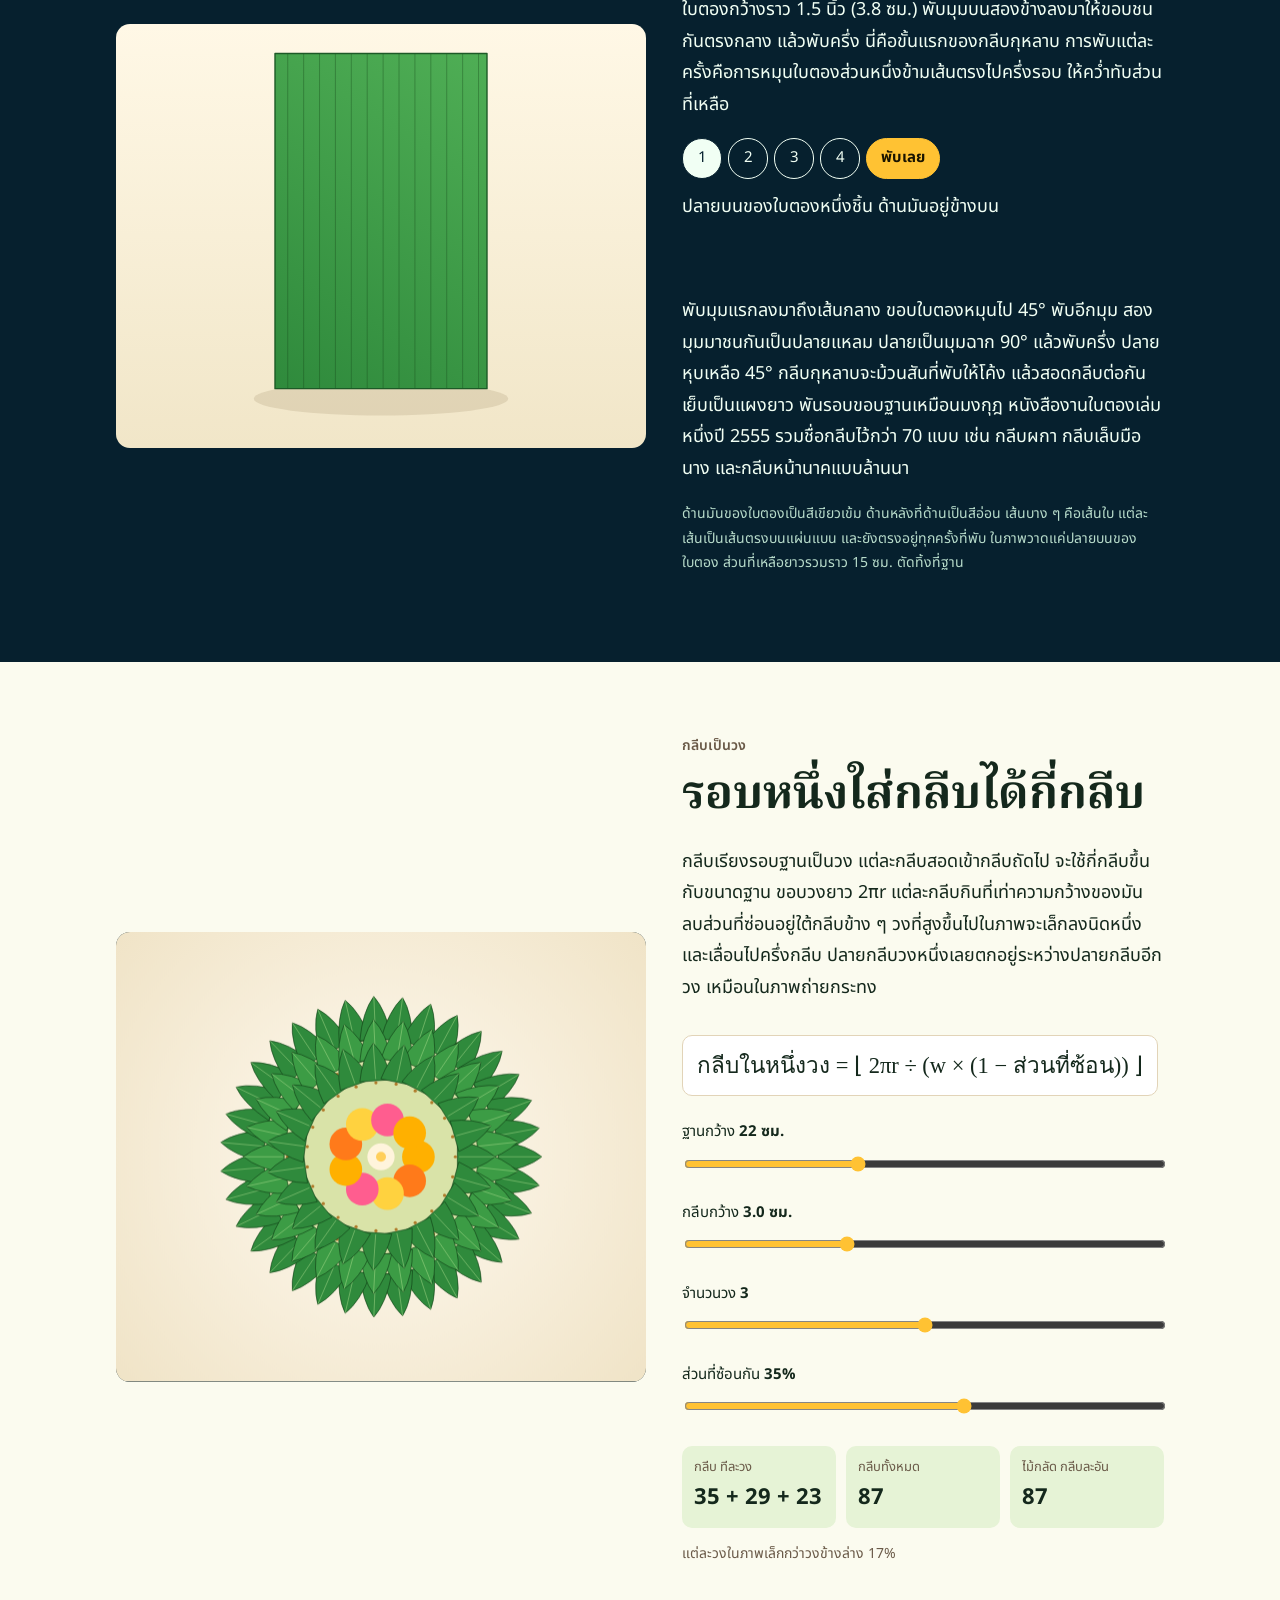
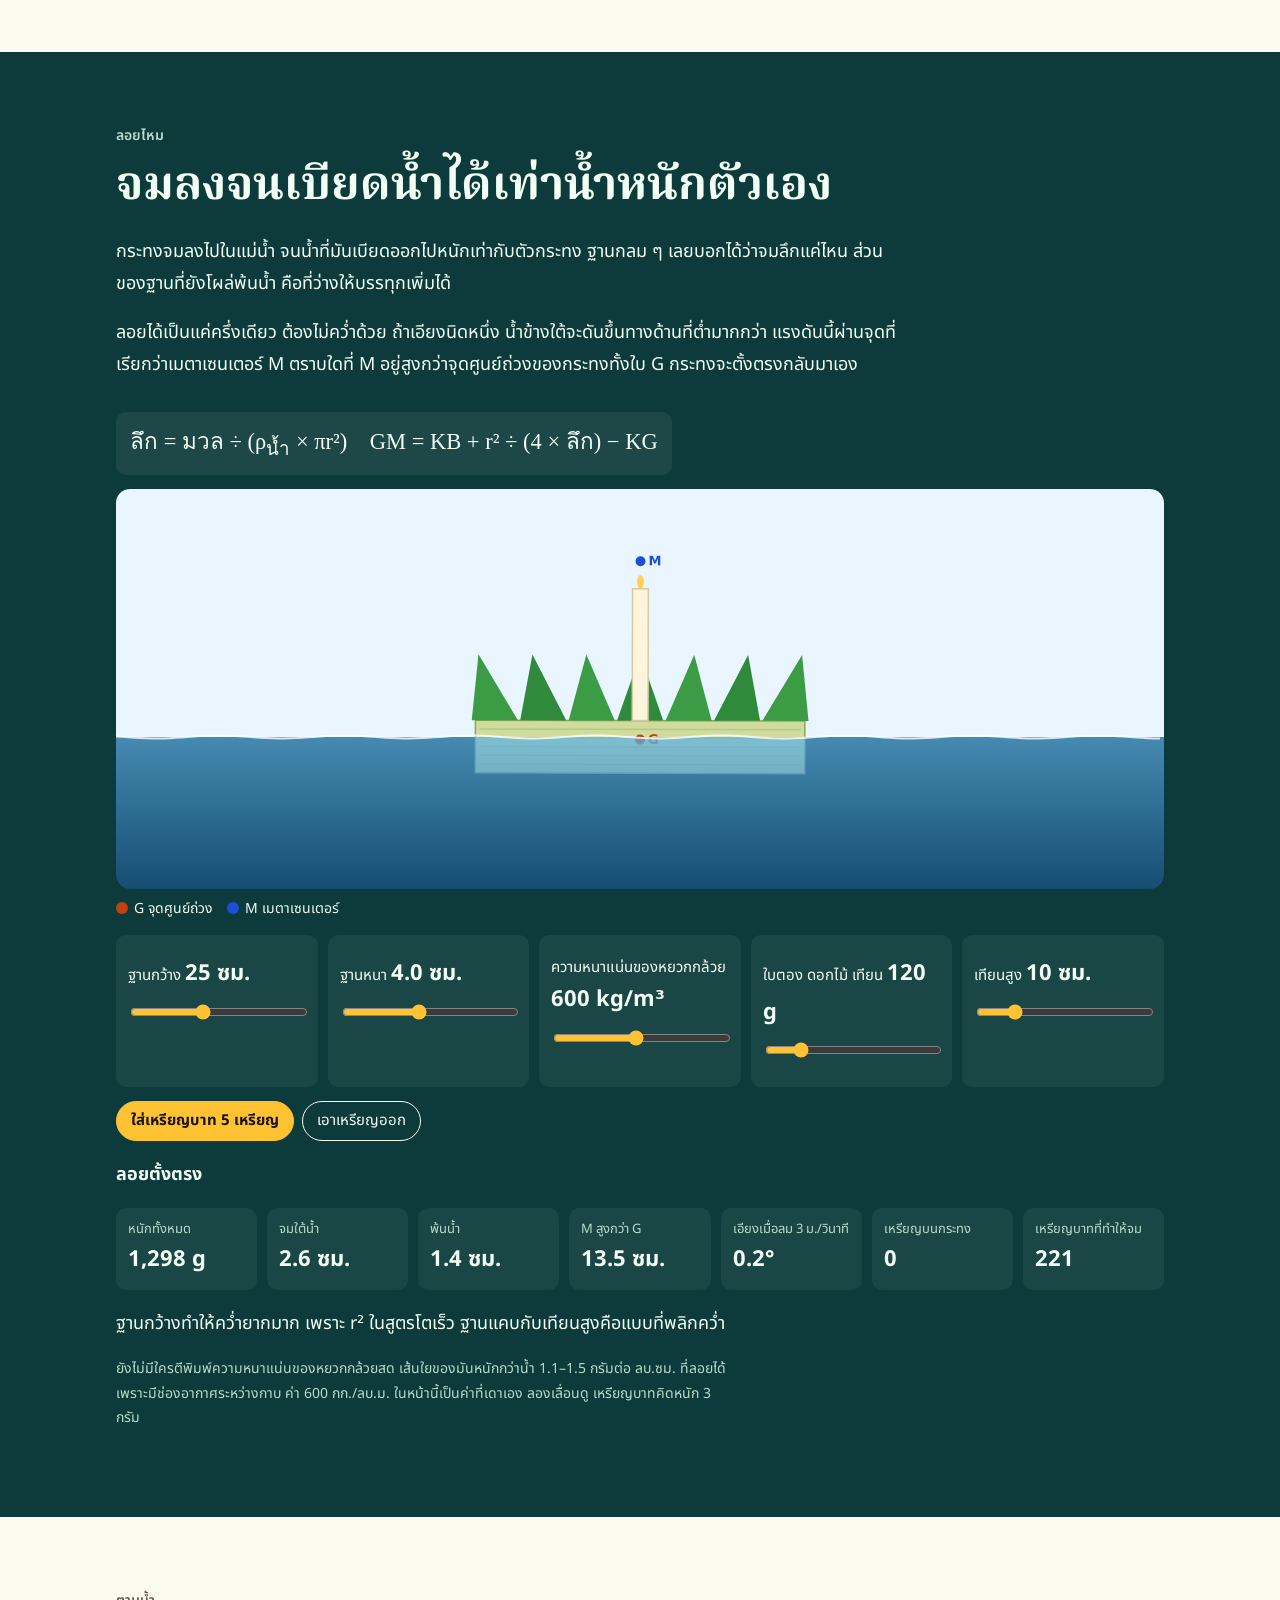
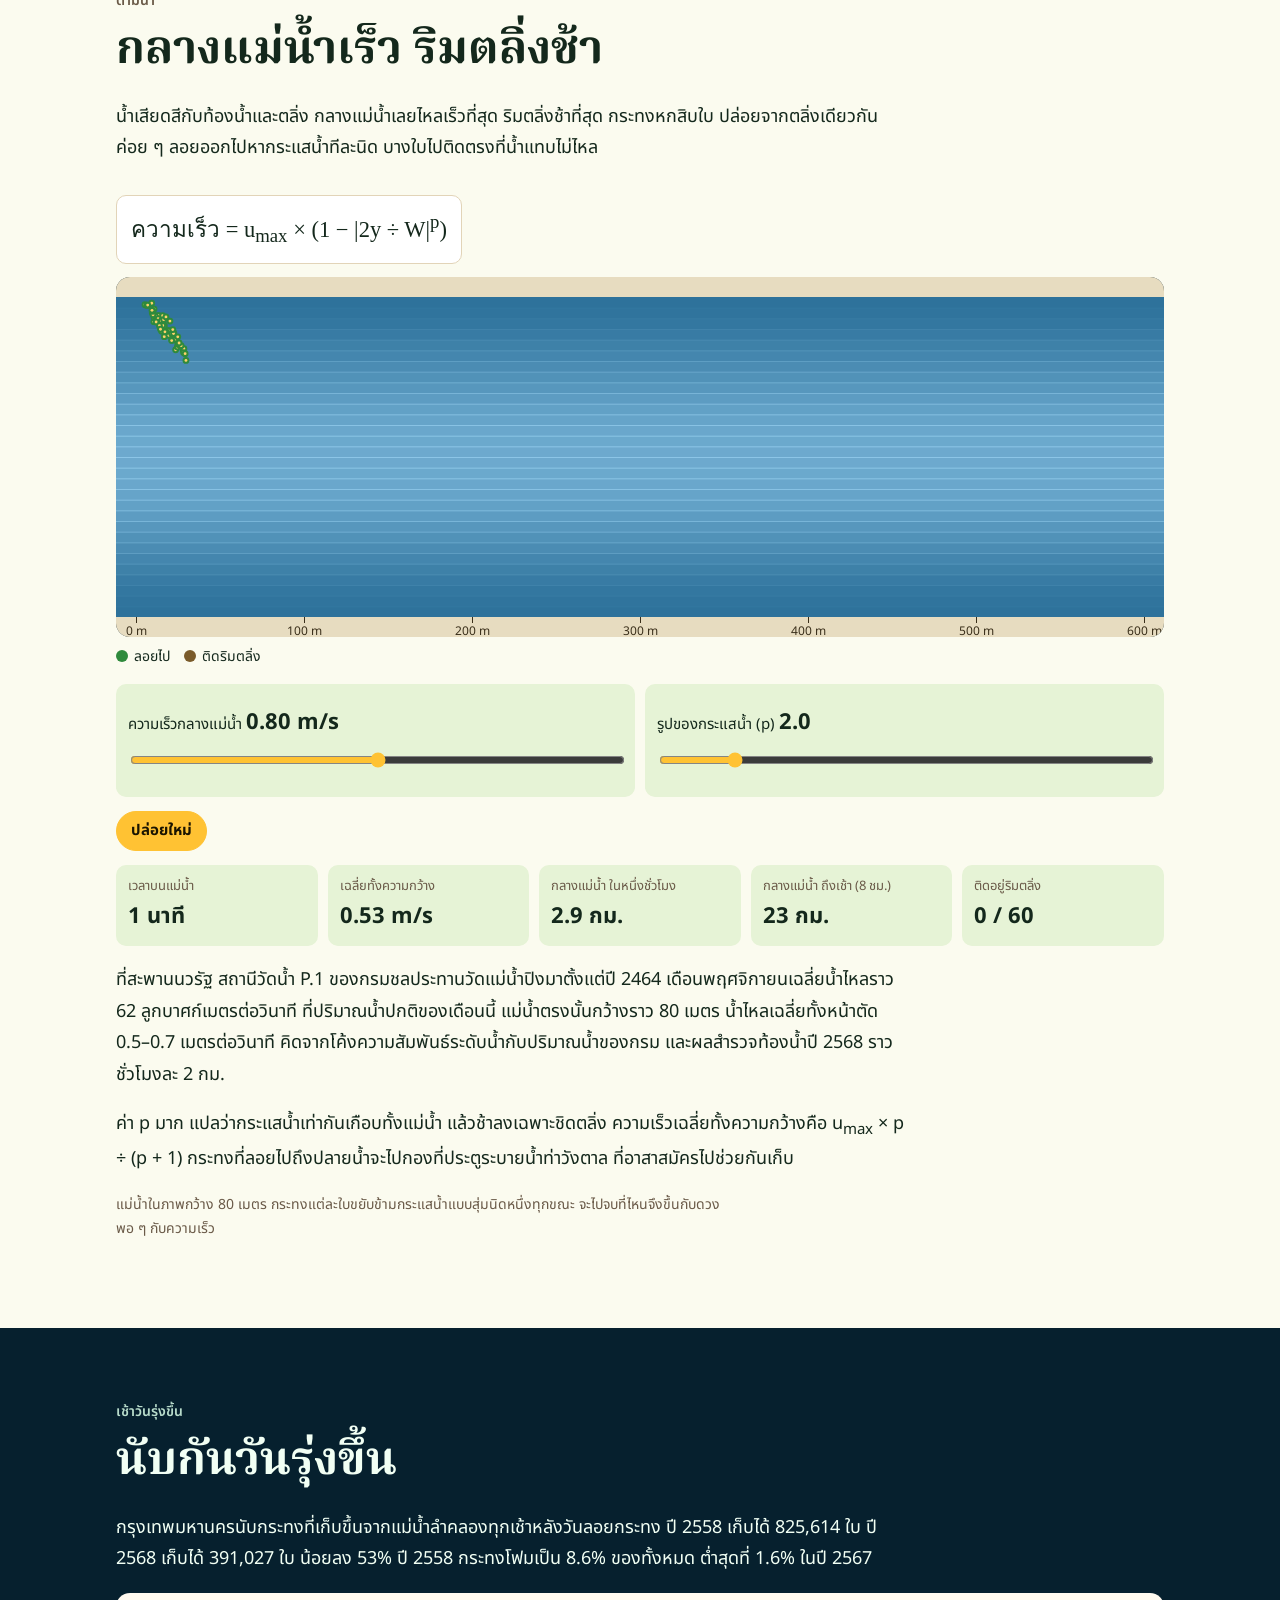
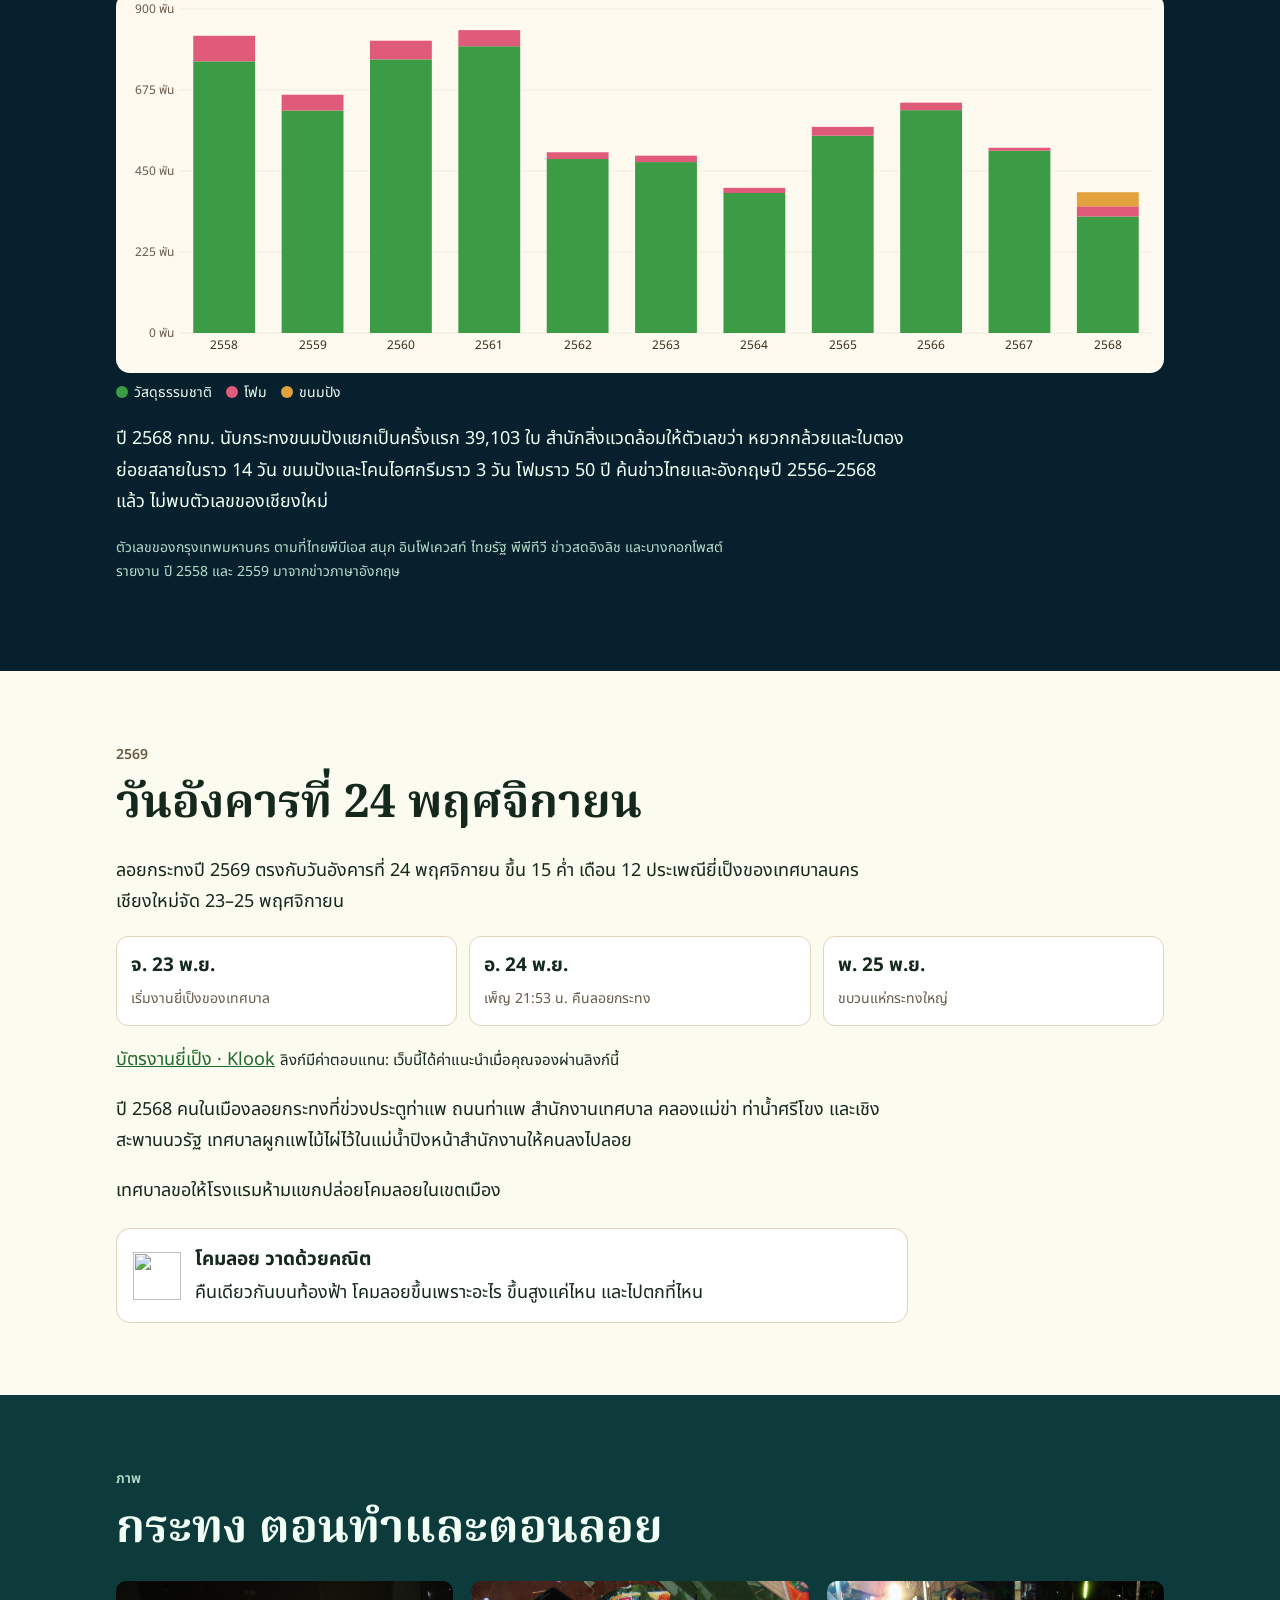
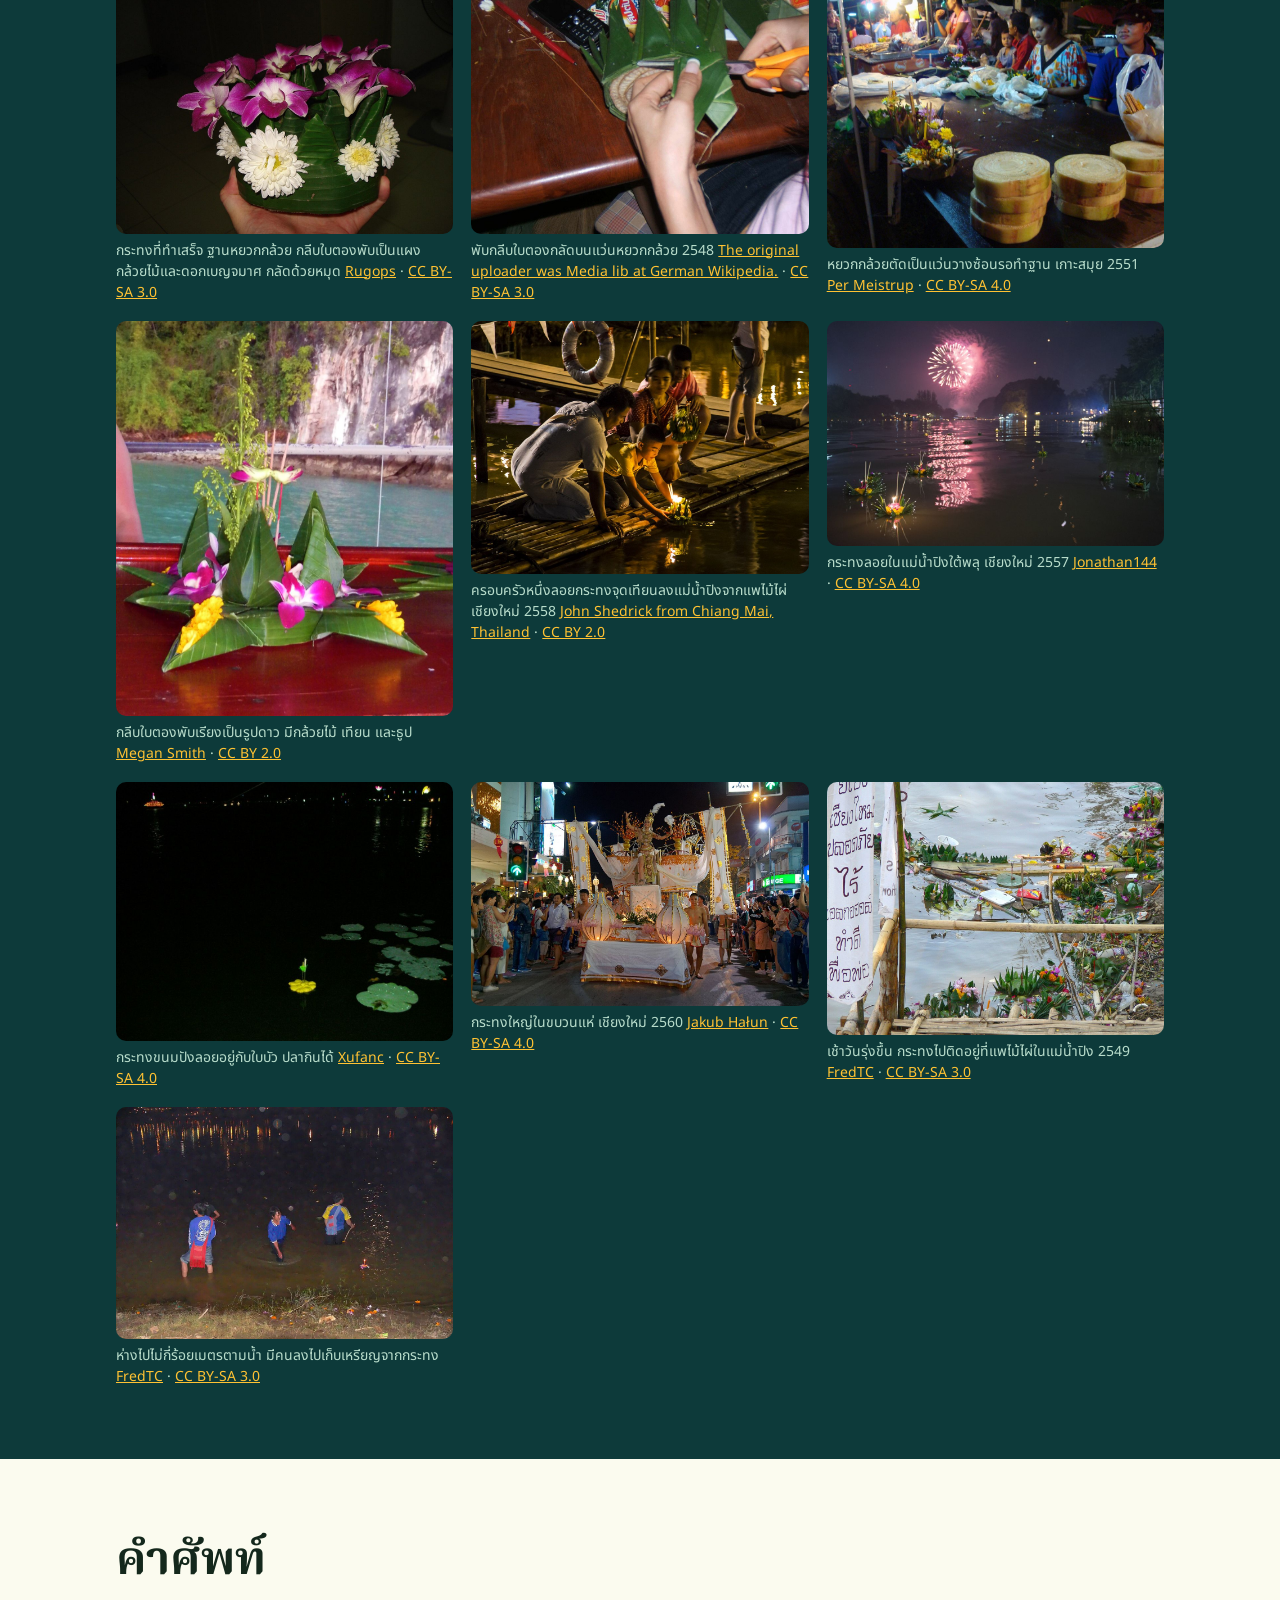
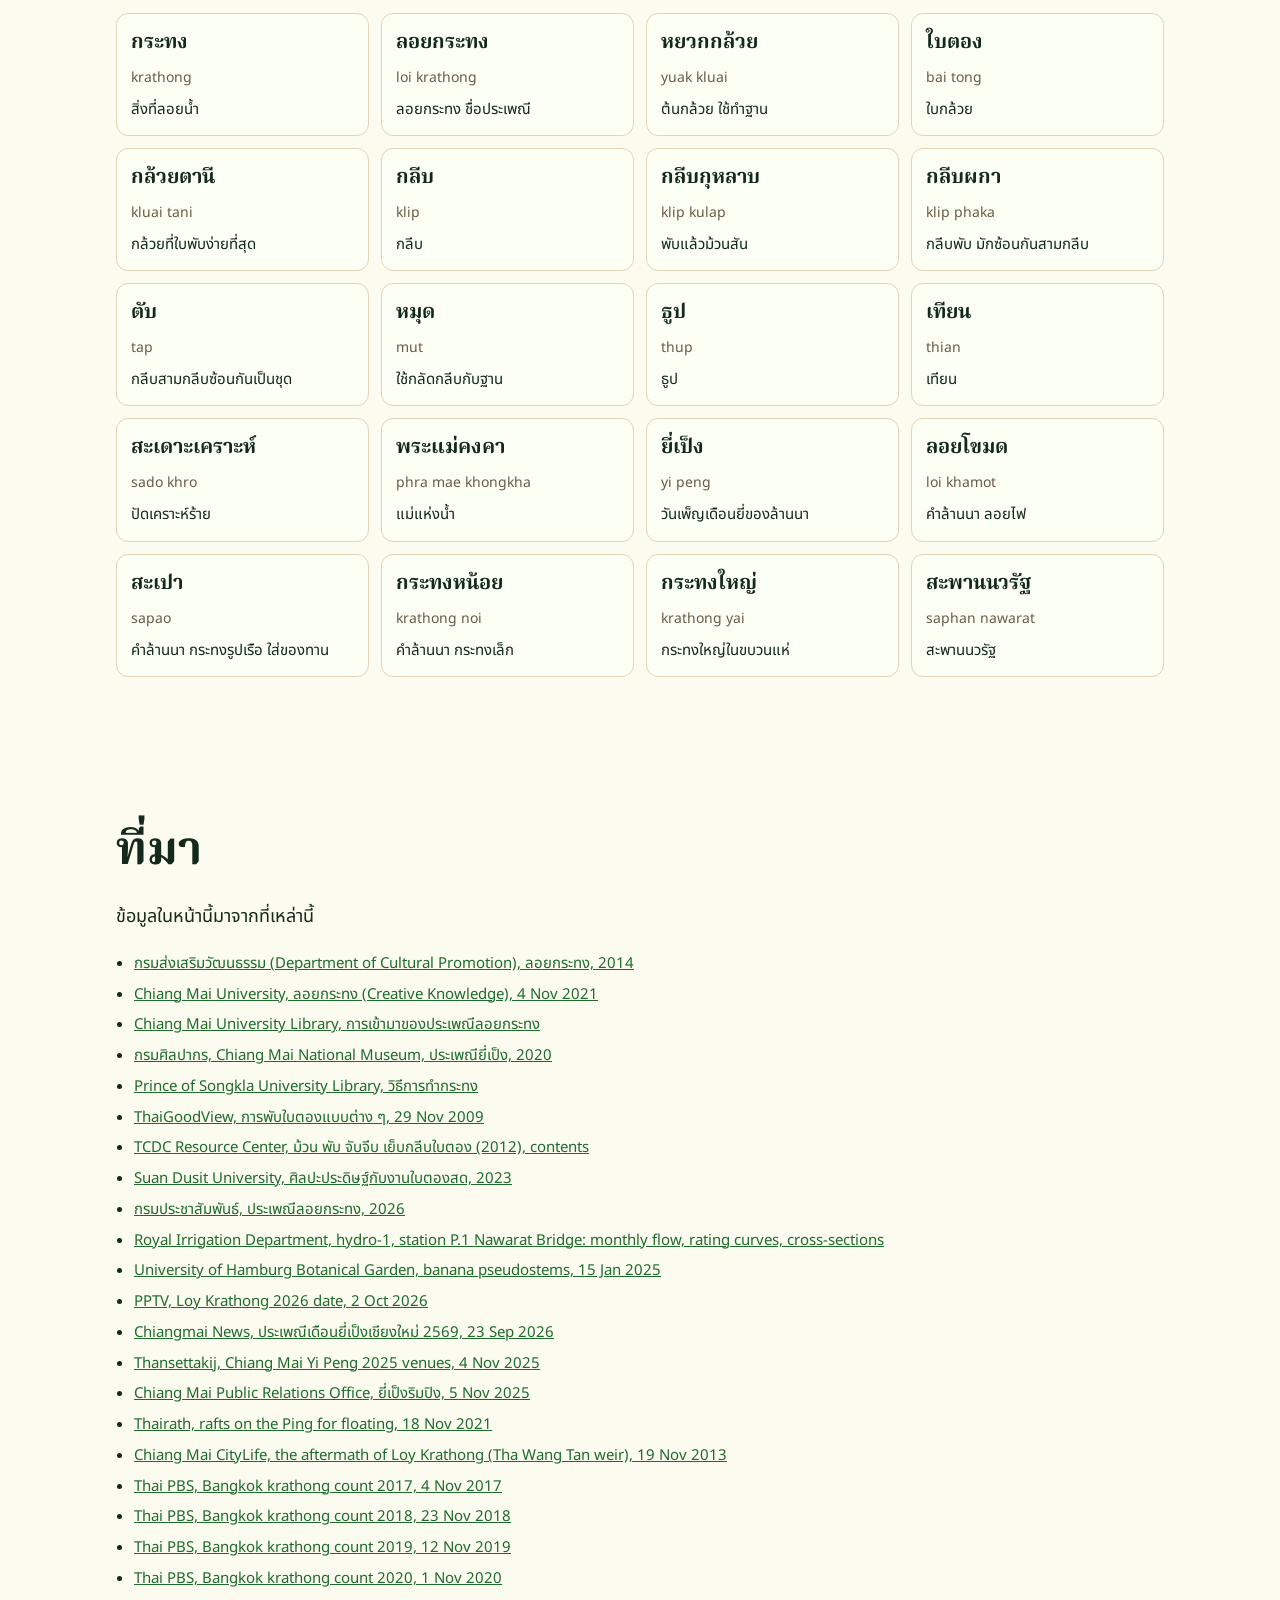
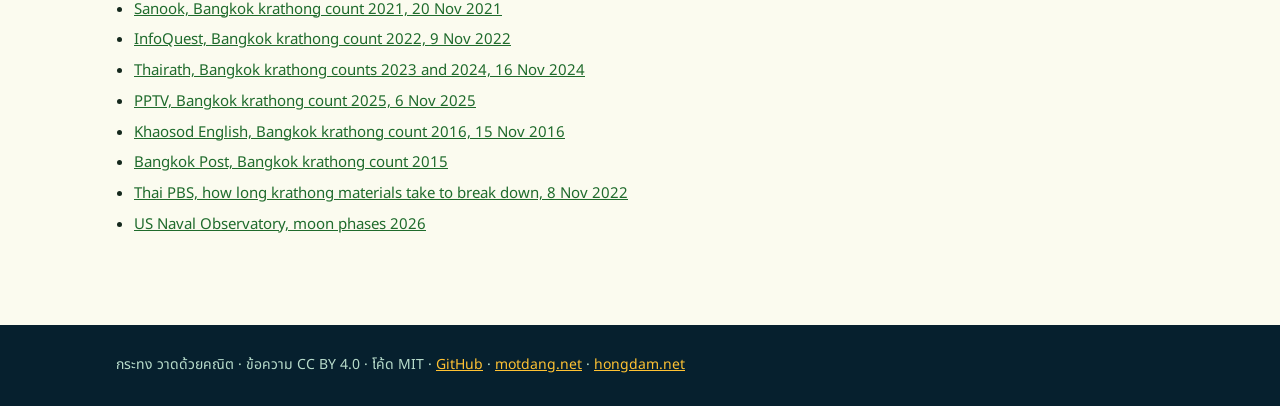
==== commit 4024d8df: "Share cards of its own for the GitHub copy, English and Thai Co-Authored-By: Claude Sonnet 5.5 <nore" ====
--- a/docs/th/index.html
+++ b/docs/th/index.html
@@ -8,12 +8,9 @@
 <link rel="canonical" href="https://motdang.net/sites/krathong/th/">
 <link rel="alternate" hreflang="en" href="https://motdang.net/sites/krathong/"><link rel="alternate" hreflang="th" href="https://motdang.net/sites/krathong/th/"><link rel="alternate" hreflang="x-default" href="https://motdang.net/sites/krathong/">
 <meta property="og:type" content="website"><meta property="og:site_name" content="Krathong, Drawn · กระทง วาดด้วยคณิต">
-<meta property="og:title" content="กระทง วาดด้วยคณิต"><meta property="og:description" content="กระทงพับจากใบตองอย่างไร ทำไมลอยน้ำได้และไม่คว่ำ แล้วแม่น้ำปิงพาไปไหนหลังคืนลอยกระทง วาดด้วยคณิต"><meta property="og:url" content="https://motdang.net/sites/krathong/th/">
-<meta property="og:image" content="https://motdang.net/sites/krathong/card.jpg"><meta property="og:image:secure_url" content="https://motdang.net/sites/krathong/card.jpg"><meta property="og:image:type" content="image/jpeg">
-<meta property="og:image:width" content="1200"><meta property="og:image:height" content="630">
-<meta property="og:image:alt" content="กระทงจุดเทียนลอยไปตามแม่น้ำปิงตอนกลางคืนใต้พระจันทร์เต็มดวง วาดด้วยคณิต">
+<meta property="og:title" content="กระทง วาดด้วยคณิต"><meta property="og:description" content="กระทงพับจากใบตองอย่างไร ทำไมลอยน้ำได้และไม่คว่ำ แล้วแม่น้ำปิงพาไปไหนหลังคืนลอยกระทง วาดด้วยคณิต">
+<meta property="og:image" content="https://nanobotco.github.io/krathong/og/th.jpg"><meta property="og:image:width" content="1200"><meta property="og:image:height" content="630"><meta property="og:image:type" content="image/jpeg"><meta property="og:image:alt" content="Card: กระทง วาดด้วยคณิต, Krathong, Drawn"><meta name="twitter:card" content="summary_large_image"><meta name="twitter:image" content="https://nanobotco.github.io/krathong/og/th.jpg"><meta name="twitter:image:alt" content="Card: กระทง วาดด้วยคณิต, Krathong, Drawn"><meta property="og:url" content="https://motdang.net/sites/krathong/th/">
 <meta property="og:locale" content="th_TH"><meta property="og:locale:alternate" content="en_US">
-<meta name="twitter:card" content="summary_large_image"><meta name="twitter:image" content="https://motdang.net/sites/krathong/card.jpg">
 <link rel="icon" href="../icon.svg" type="image/svg+xml">
 <link rel="alternate" type="text/plain" href="https://motdang.net/sites/krathong/llms.txt" title="llms.txt">
 <link rel="preconnect" href="https://fonts.googleapis.com"><link rel="preconnect" href="https://fonts.gstatic.com" crossorigin>
